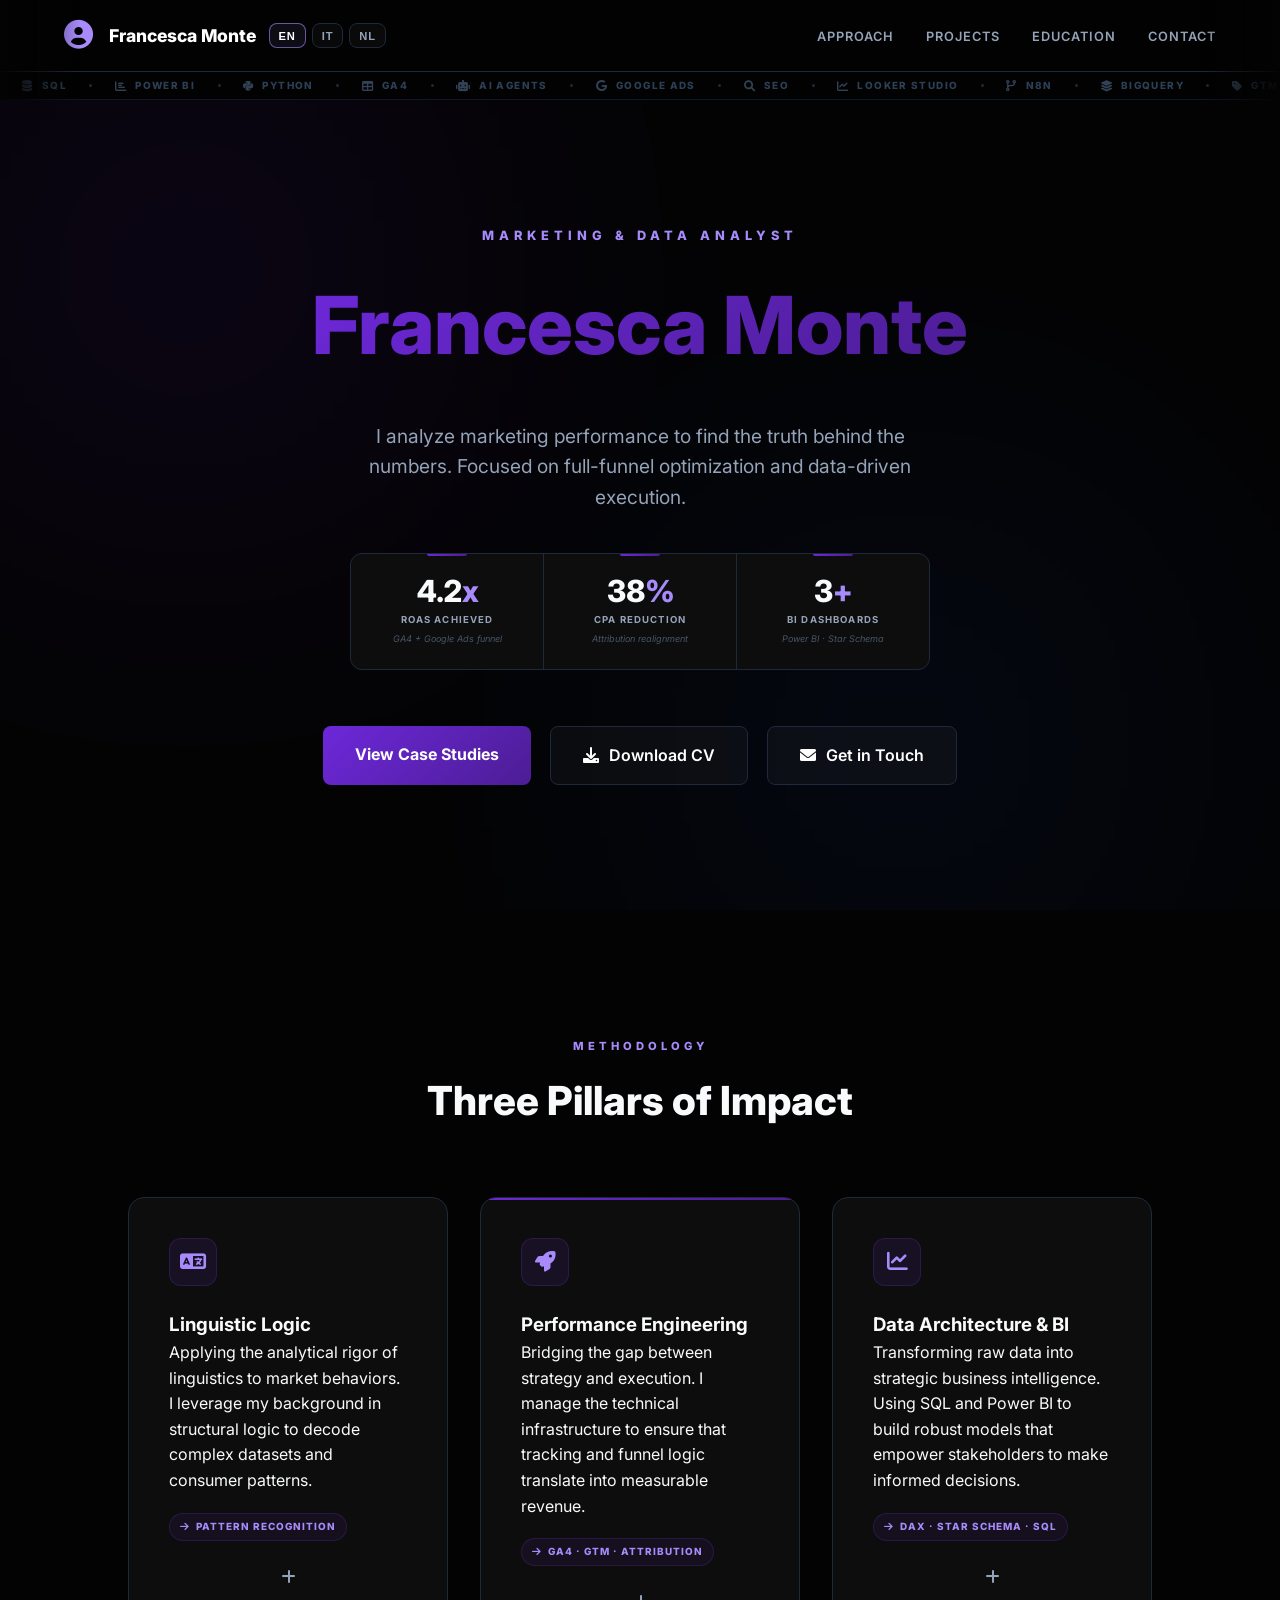
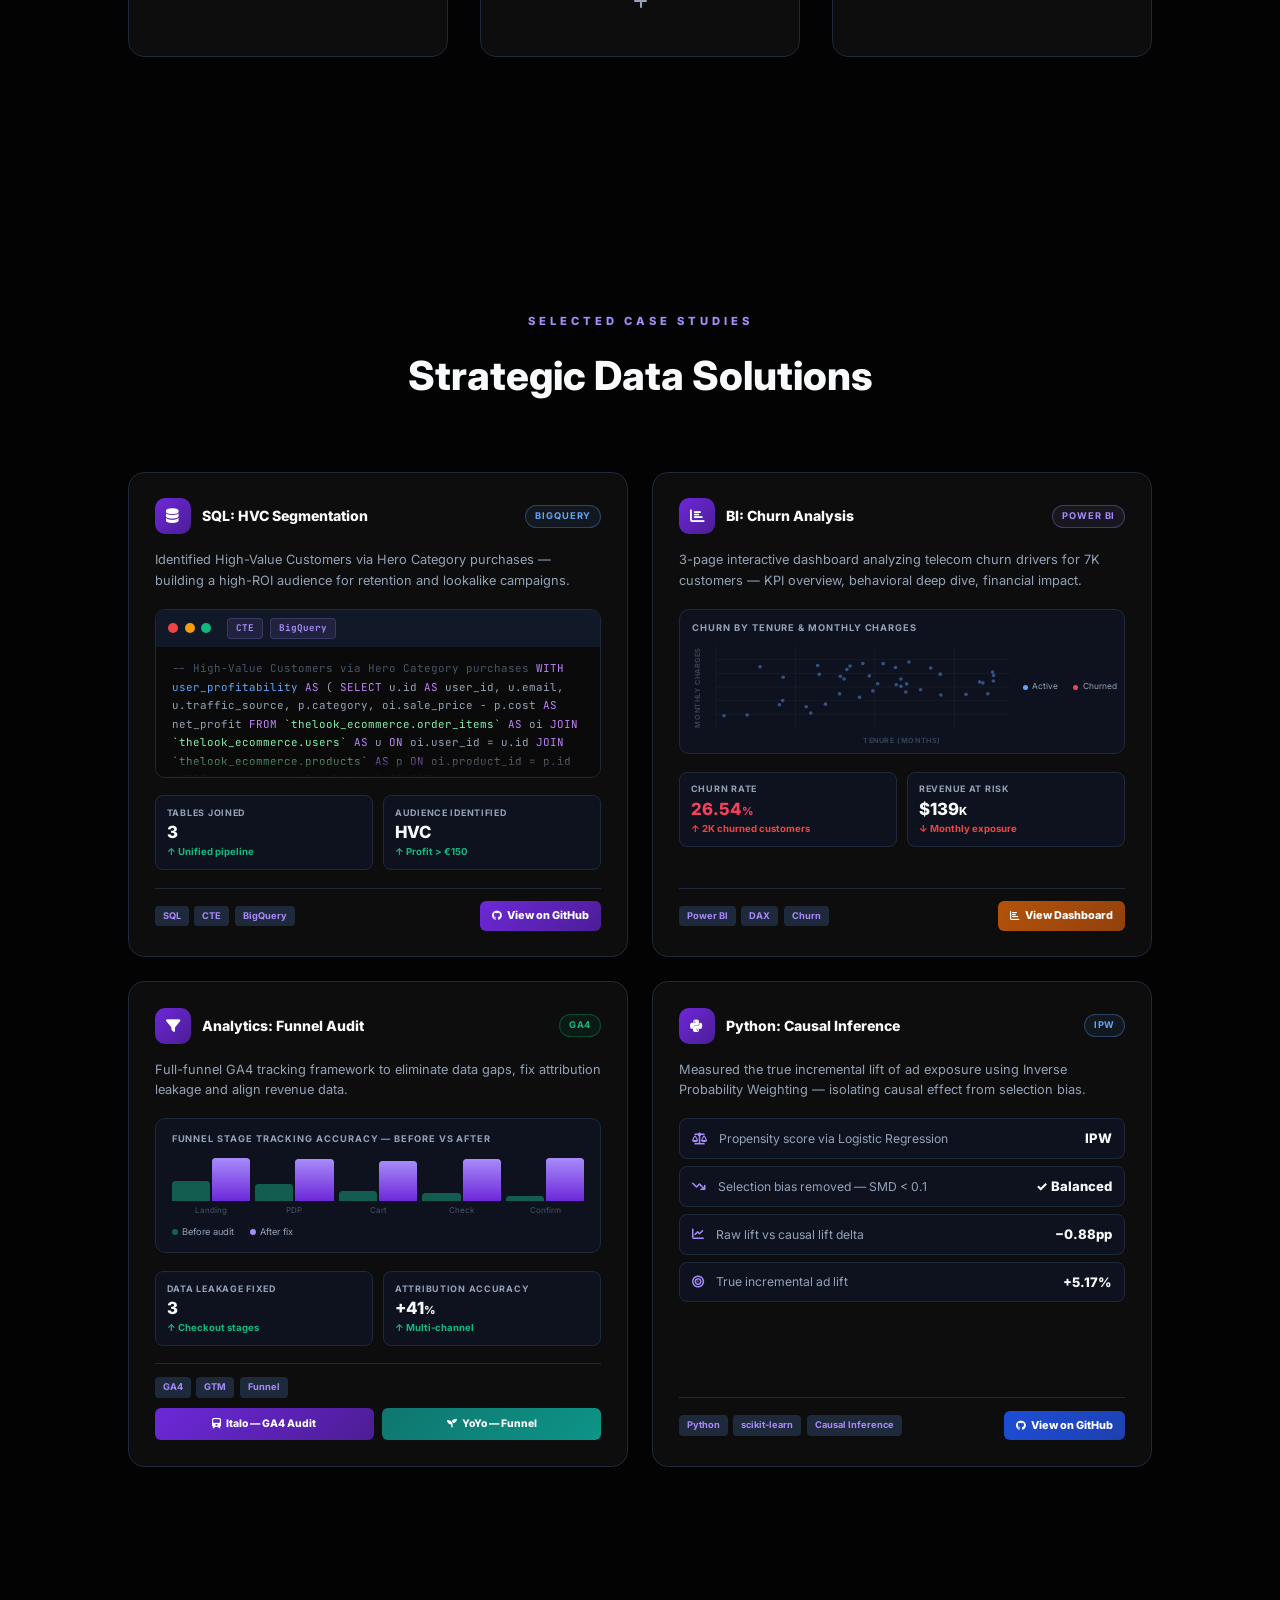
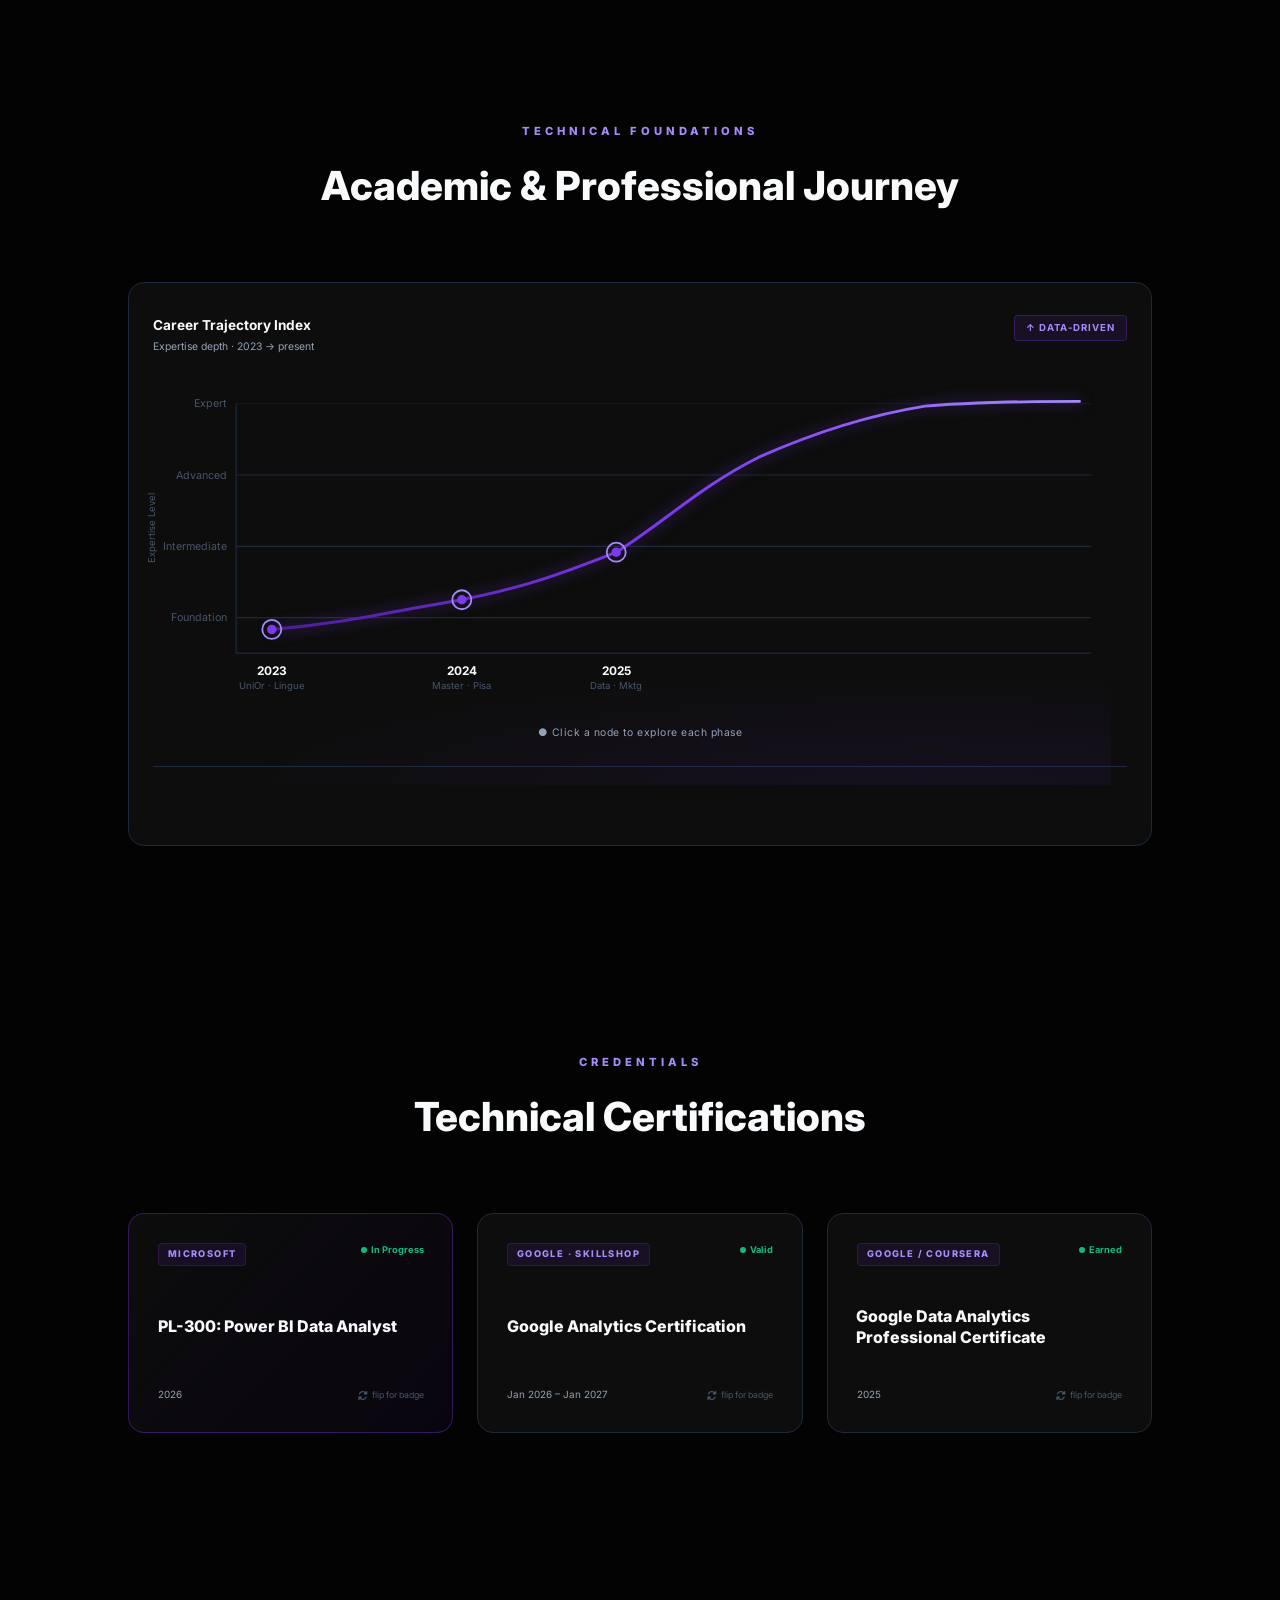
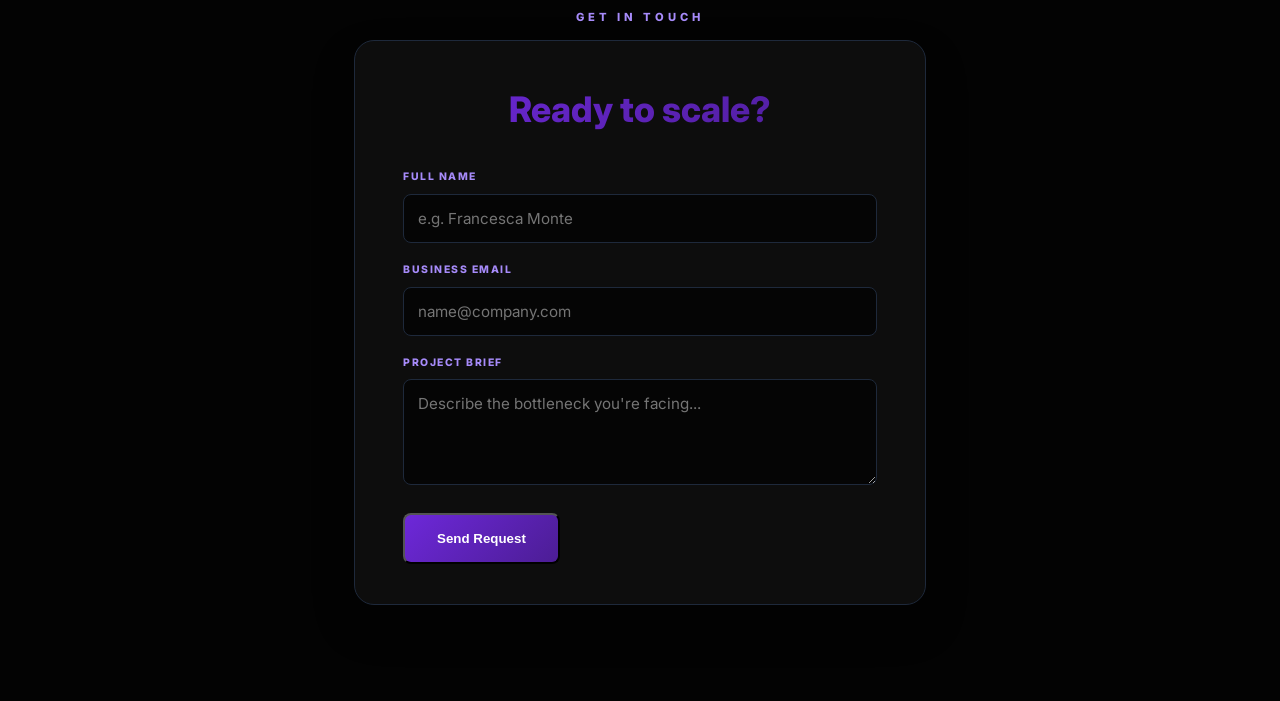
==== index.html @ a059842a "Add Google Analytics tracking script to index.html" ====
<!DOCTYPE html>
<html lang="en">
<head>
  <!-- Google tag (gtag.js) -->
<script async src="https://www.googletagmanager.com/gtag/js?id=G-1M28K8V49L"></script>
<script>
  window.dataLayer = window.dataLayer || [];
  function gtag(){dataLayer.push(arguments);}
  gtag('js', new Date());
  gtag('config', 'G-1M28K8V49L');
</script>
    <meta charset="UTF-8">
    <link rel="icon" type="image/png" href="./favicon.png?v=5.0">
    <meta name="viewport" content="width=device-width, initial-scale=1.0">
    <title>Francesca Monte | Marketing & Data Analyst</title>
    <link rel="stylesheet" href="style.css">
    <link rel="stylesheet" href="https://cdnjs.cloudflare.com/ajax/libs/font-awesome/6.0.0/css/all.min.css">
    <link href="https://fonts.googleapis.com/css2?family=Inter:wght@300;400;600;800&family=JetBrains+Mono:wght@400;600&display=swap" rel="stylesheet">
</head>
<body>

    <aside id="about-sidebar" class="sidebar">
      <div class="sidebar-glow-top"></div>
      <div class="sidebar-noise"></div>
      <div class="sidebar-content">

        <button id="close-sidebar" class="close-btn"><i class="fas fa-times"></i></button>

        <div class="profile-area">
          <div class="avatar-ring">
            <img src="profilepic.webp" alt="Francesca Monte" class="avatar-img">
          </div>
          <div class="profile-name">Francesca Monte</div>
          <div class="profile-role"><span class="role-dot"></span> <span data-i18n="sidebar.role">Marketing & Data Analyst</span></div>
        </div>

        <div class="sidebar-divider"></div>

        <div class="bio-area">
          <div class="bio-label" data-i18n="sidebar.about_title">About me</div>
          <div class="bio-text bio-quote" data-i18n="sidebar.about_p1">Every system has an internal logic, whether it's a linguistic structure or a SQL database. My transition to data is the evolution of a need to stop guessing and start measuring.</div>
          <div class="bio-text bio-dim" data-i18n="sidebar.about_p2">I value data because, unlike words, they show you the facts. I'm just here to see what the numbers actually show.</div>
        </div>

        <div class="sidebar-stats">
          <div class="stat-mini">
            <div class="stat-mini-val">4.2<span>x</span></div>
            <div class="stat-mini-lbl" data-i18n="hero.stat1.label">ROAS</div>
          </div>
          <div class="stat-mini">
            <div class="stat-mini-val">38<span>%</span></div>
            <div class="stat-mini-lbl" data-i18n="hero.stat2.label">CPA ↓</div>
          </div>
          <div class="stat-mini">
            <div class="stat-mini-val">3<span>+</span></div>
            <div class="stat-mini-lbl" data-i18n="hero.stat3.label">Dashboards</div>
          </div>
        </div>

        <div class="availability">
          <div class="avail-dot"></div>
          <div class="avail-text" data-i18n="sidebar.availability">Open to opportunities · Amsterdam & Remote</div>
        </div>

        <div class="sidebar-divider"></div>

        <div class="social-area">
          <div class="social-label" data-i18n="sidebar.connect_label">Meet me on</div>
          <div class="social-row">
            <a href="https://www.linkedin.com/in/francesca-monte" target="_blank" rel="noopener noreferrer" class="social-btn"><i class="fab fa-linkedin-in"></i></a>
            <a href="https://github.com/francescaetnom-wq" target="_blank" rel="noopener noreferrer" class="social-btn"><i class="fab fa-github"></i></a>
            <a href="https://www.instagram.com/francescamonte__/" target="_blank" rel="noopener noreferrer" class="social-btn"><i class="fab fa-instagram"></i></a>
          </div>
          <a href="francesca_monte_cv_26.pdf" download="Francesca_Monte_CV.pdf" class="cv-btn">
            <i class="fas fa-file-alt"></i> <span data-i18n="hero.cta_cv">Download CV</span>
          </a>
        </div>

      </div>
    </aside>

    <div id="sidebar-overlay" class="overlay"></div>

<div class="site-header">
<nav>
  <div class="logo-group" id="sidebar-trigger">
    <button class="sidebar-toggle"><i class="fas fa-user-circle"></i></button>
    <div class="logo">Francesca Monte</div>
    <div class="lang-switch" aria-label="Language switcher">
      <button class="lang-btn" type="button" data-lang="en" aria-pressed="true">EN</button>
      <button class="lang-btn" type="button" data-lang="it" aria-pressed="false">IT</button>
      <button class="lang-btn" type="button" data-lang="nl" aria-pressed="false">NL</button>
    </div>
  </div>
  <ul class="nav-links">
    <li><a href="#approach" data-i18n="nav.approach">Approach</a></li>
    <li><a href="#portfolio" data-i18n="nav.projects">Projects</a></li>
    <li><a href="#education" data-i18n="nav.education">Education</a></li>
    <li><a href="#contact" class="nav-cta" data-i18n="nav.contact">Contact</a></li>
  </ul>
</nav>

<div class="marquee-strip" aria-hidden="true">
  <div class="marquee-fade-left"></div>
  <div class="marquee-track">
    <div class="marquee-content">
      <span><i class="fas fa-database"></i> SQL</span>
      <span class="marquee-dot"></span>
      <span><i class="fas fa-chart-bar"></i> POWER BI</span>
      <span class="marquee-dot"></span>
      <span><i class="fab fa-python"></i> PYTHON</span>
      <span class="marquee-dot"></span>
      <span><i class="fas fa-table"></i> GA4</span>
      <span class="marquee-dot"></span>
      <span><i class="fas fa-robot"></i> AI AGENTS</span>
      <span class="marquee-dot"></span>
      <span><i class="fab fa-google"></i> GOOGLE ADS</span>
      <span class="marquee-dot"></span>
      <span><i class="fas fa-search"></i> SEO</span>
      <span class="marquee-dot"></span>
      <span><i class="fas fa-chart-line"></i> LOOKER STUDIO</span>
      <span class="marquee-dot"></span>
      <span><i class="fas fa-code-branch"></i> N8N</span>
      <span class="marquee-dot"></span>
      <span><i class="fas fa-layer-group"></i> BIGQUERY</span>
      <span class="marquee-dot"></span>
      <span><i class="fas fa-tag"></i> GTM</span>
      <span class="marquee-dot"></span>
      <span><i class="fas fa-chart-pie"></i> R</span>
      <span class="marquee-dot"></span>
      <span><i class="fas fa-database"></i> SQL</span>
      <span class="marquee-dot"></span>
      <span><i class="fas fa-chart-bar"></i> POWER BI</span>
      <span class="marquee-dot"></span>
      <span><i class="fab fa-python"></i> PYTHON</span>
      <span class="marquee-dot"></span>
      <span><i class="fas fa-table"></i> GA4</span>
      <span class="marquee-dot"></span>
      <span><i class="fas fa-robot"></i> AI AGENTS</span>
      <span class="marquee-dot"></span>
      <span><i class="fab fa-google"></i> GOOGLE ADS</span>
      <span class="marquee-dot"></span>
      <span><i class="fas fa-search"></i> SEO</span>
      <span class="marquee-dot"></span>
      <span><i class="fas fa-chart-line"></i> LOOKER STUDIO</span>
      <span class="marquee-dot"></span>
      <span><i class="fas fa-code-branch"></i> N8N</span>
      <span class="marquee-dot"></span>
      <span><i class="fas fa-layer-group"></i> BIGQUERY</span>
      <span class="marquee-dot"></span>
      <span><i class="fas fa-tag"></i> GTM</span>
      <span class="marquee-dot"></span>
      <span><i class="fas fa-chart-pie"></i> R</span>
      <span class="marquee-dot"></span>
    </div>
  </div>
  <div class="marquee-fade-right"></div>
</div>
</div><!-- /.site-header -->

<header class="hero">
  <div class="glow-blob blob-1"></div>
  <div class="glow-blob blob-2"></div>
  <div class="hero-content">
    <p class="subtitle" id="typewriter-text"></p>
    <h1 class="text-gradient">Francesca Monte</h1>
    <p class="tagline" data-i18n="hero.tagline">I analyze marketing performance to find the truth behind the numbers. Focused on full-funnel optimization and data-driven execution.</p>
    <div class="hero-stats">
      <div class="stat-block" data-target="4.2" data-suffix="x" data-decimals="1">
        <div class="stat-value">0<span class="stat-suffix">x</span></div>
        <div class="stat-label" data-i18n="hero.stat1.label">ROAS Achieved</div>
        <div class="stat-context" data-i18n="hero.stat1.ctx">GA4 + Google Ads funnel</div>
      </div>
      <div class="stat-block" data-target="38" data-suffix="%" data-decimals="0">
        <div class="stat-value">0<span class="stat-suffix">%</span></div>
        <div class="stat-label" data-i18n="hero.stat2.label">CPA Reduction</div>
        <div class="stat-context" data-i18n="hero.stat2.ctx">Attribution realignment</div>
      </div>
      <div class="stat-block" data-target="3" data-suffix="+" data-decimals="0">
        <div class="stat-value">0<span class="stat-suffix">+</span></div>
        <div class="stat-label" data-i18n="hero.stat3.label">BI Dashboards</div>
        <div class="stat-context" data-i18n="hero.stat3.ctx">Power BI · Star Schema</div>
      </div>
    </div>
    <div class="hero-btns">
      <a href="#portfolio" class="btn-primary" data-i18n="hero.cta_cases">View Case Studies</a>
      <a href="francesca_monte_cv_26.pdf" download="Francesca_Monte_CV.pdf" class="btn-card">
        <i class="fas fa-download"></i> <span data-i18n="hero.cta_cv">Download CV</span>
      </a>
      <a href="#contact" class="btn-card">
        <i class="fas fa-envelope"></i> <span data-i18n="hero.cta_inquiry">Get in Touch</span>
      </a>
    </div>
  </div>
</header>



<section id="approach" class="pillars container">
  <p class="section-label" data-i18n="approach.label">METHODOLOGY</p>
  <h2 data-i18n="approach.title">Three Pillars of Impact</h2>
  <div class="pillars-grid">
    <div class="card pillar-card">
      <div class="pillar-icon"><i class="fas fa-language"></i></div>
      <h3 data-i18n="approach.p1.title">Linguistic Logic</h3>
      <p data-i18n="approach.p1.desc">Applying the analytical rigor of linguistics to market behaviors. I leverage my background in structural logic to decode complex datasets and consumer patterns.</p>
      <div class="card-details">
        <p data-i18n="approach.p1.details">Utilizing semantic analysis to drive global engagement and communication clarity.</p>
      </div>
      <span class="pillar-pill"><i class="fas fa-arrow-right"></i> <span data-i18n="approach.p1.pill">Pattern Recognition</span></span>
      <div class="expand-icon"><i class="fas fa-plus"></i></div>
    </div>
    <div class="card pillar-card highlight">
      <div class="pillar-icon"><i class="fas fa-rocket"></i></div>
      <h3 data-i18n="approach.p2.title">Performance Engineering</h3>
      <p data-i18n="approach.p2.desc">Bridging the gap between strategy and execution. I manage the technical infrastructure to ensure that tracking and funnel logic translate into measurable revenue.</p>
      <div class="card-details">
        <p data-i18n="approach.p2.details">Full-stack tracking implementation and data-backed marketing optimization.</p>
      </div>
      <span class="pillar-pill"><i class="fas fa-arrow-right"></i> <span data-i18n="approach.p2.pill">GA4 · GTM · Attribution</span></span>
      <div class="expand-icon"><i class="fas fa-plus"></i></div>
    </div>
    <div class="card pillar-card">
      <div class="pillar-icon"><i class="fas fa-chart-line"></i></div>
      <h3 data-i18n="approach.p3.title">Data Architecture & BI</h3>
      <p data-i18n="approach.p3.desc">Transforming raw data into strategic business intelligence. Using SQL and Power BI to build robust models that empower stakeholders to make informed decisions.</p>
      <div class="card-details">
        <p data-i18n="approach.p3.details">Relational modeling, DAX measures, and high-impact executive dashboards.</p>
      </div>
      <span class="pillar-pill"><i class="fas fa-arrow-right"></i> <span data-i18n="approach.p3.pill">DAX · Star Schema · SQL</span></span>
      <div class="expand-icon"><i class="fas fa-plus"></i></div>
    </div>
  </div>
</section>

<section id="portfolio" class="work container">
  <p class="section-label" data-i18n="portfolio.label">SELECTED CASE STUDIES</p>
  <h2 data-i18n="portfolio.title">Strategic Data Solutions</h2>
  <div class="cs-grid">

    <div class="cs-card">
      <div class="cs-inner">
        <div class="cs-header">
          <div class="cs-icon-title">
            <div class="cs-icon"><i class="fas fa-database"></i></div>
            <span class="cs-title" data-i18n="portfolio.c1.title">SQL: HVC Segmentation</span>
          </div>
          <span class="cs-badge badge-sql">BigQuery</span>
        </div>
        <p class="cs-desc" data-i18n="portfolio.c1.desc">Identified High-Value Customers via Hero Category purchases — building a high-ROI audience for retention and lookalike campaigns.</p>
        <div class="mac-window">
          <div class="mac-bar">
            <div class="mac-dot red"></div><div class="mac-dot yellow"></div><div class="mac-dot green"></div>
            <div class="mac-tabs"><span class="mac-tab">CTE</span><span class="mac-tab">BigQuery</span></div>
          </div>
          <div class="mac-code"><span class="cmt">-- High-Value Customers via Hero Category purchases</span>
<span class="kw">WITH</span> <span class="fn">user_profitability</span> <span class="kw">AS</span> (
  <span class="kw">SELECT</span>
    u.id <span class="kw">AS</span> user_id, u.email, u.traffic_source,
    p.category,
    oi.sale_price - p.cost <span class="kw">AS</span> net_profit
  <span class="kw">FROM</span> <span class="str">`thelook_ecommerce.order_items`</span> <span class="kw">AS</span> oi
  <span class="kw">JOIN</span> <span class="str">`thelook_ecommerce.users`</span> <span class="kw">AS</span> u <span class="kw">ON</span> oi.user_id = u.id
  <span class="kw">JOIN</span> <span class="str">`thelook_ecommerce.products`</span> <span class="kw">AS</span> p <span class="kw">ON</span> oi.product_id = p.id
  <span class="kw">WHERE</span> oi.status = <span class="str">'Complete'</span>
)
<span class="kw">SELECT</span> user_id, traffic_source,
  <span class="fn">COUNT</span>(category) <span class="kw">AS</span> high_margin_items,
  <span class="fn">ROUND</span>(<span class="fn">SUM</span>(net_profit), <span class="num">2</span>) <span class="kw">AS</span> total_profit
<span class="kw">FROM</span> user_profitability
<span class="kw">WHERE</span> category <span class="kw">IN</span> (<span class="str">'Blazers & Jackets'</span>, <span class="str">'Suits'</span>, <span class="str">'Outerwear'</span>)
<span class="kw">GROUP BY</span> <span class="num">1</span>, <span class="num">2</span>
<span class="kw">HAVING</span> total_profit > <span class="num">150</span>
<span class="kw">ORDER BY</span> total_profit <span class="kw">DESC</span> <span class="kw">LIMIT</span> <span class="num">10</span>;</div>
        </div>
        <div class="cs-metrics-row">
          <div class="cs-metric">
            <div class="cs-metric-label" data-i18n="portfolio.c1.m1l">Tables Joined</div>
            <div class="cs-metric-value">3</div>
            <div class="cs-metric-delta delta-pos">↑ Unified pipeline</div>
          </div>
          <div class="cs-metric">
            <div class="cs-metric-label" data-i18n="portfolio.c1.m2l">Audience Identified</div>
            <div class="cs-metric-value">HVC</div>
            <div class="cs-metric-delta delta-pos">↑ Profit > €150</div>
          </div>
        </div>
        <div class="cs-footer">
          <div class="cs-tags"><span class="cs-tag">SQL</span><span class="cs-tag">CTE</span><span class="cs-tag">BigQuery</span></div>
          <a href="https://github.com/francescaetnom-wq" target="_blank" class="cs-link">
            <i class="fab fa-github"></i> <span data-i18n="portfolio.c1.link">View on GitHub</span>
          </a>
        </div>
      </div>
    </div>

    <div class="cs-card">
      <div class="cs-inner">
        <div class="cs-header">
          <div class="cs-icon-title">
            <div class="cs-icon"><i class="fas fa-chart-bar"></i></div>
            <span class="cs-title" data-i18n="portfolio.c2.title">BI: Churn Analysis</span>
          </div>
          <span class="cs-badge badge-bi">Power BI</span>
        </div>
        <p class="cs-desc" data-i18n="portfolio.c2.desc">3-page interactive dashboard analyzing telecom churn drivers for 7K customers — KPI overview, behavioral deep dive, financial impact.</p>

        <div class="scatter-wrap" id="scatterWrap">
          <div class="scatter-label" data-i18n="portfolio.c2.chart_label">Churn by Tenure &amp; Monthly Charges</div>
          <div class="scatter-area">
            <div class="scatter-ylab">Monthly Charges</div>
            <canvas id="scatterCanvas" width="260" height="100"></canvas>
            <div class="scatter-legend">
              <span class="scatter-leg-dot" style="background:#60a5fa"></span><span data-i18n="portfolio.c2.leg_active">Active</span>
              <span class="scatter-leg-dot" style="background:#f43f5e; margin-left:0.6rem;"></span><span data-i18n="portfolio.c2.leg_churn">Churned</span>
            </div>
          </div>
          <div class="scatter-xlab">Tenure (months)</div>
        </div>

        <div class="cs-metrics-row">
          <div class="cs-metric">
            <div class="cs-metric-label" data-i18n="portfolio.c2.m1l">Churn Rate</div>
            <div class="cs-metric-value" style="color:#f43f5e">26.54<span style="font-size:0.7rem">%</span></div>
            <div class="cs-metric-delta delta-neg">↑ 2K churned customers</div>
          </div>
          <div class="cs-metric">
            <div class="cs-metric-label" data-i18n="portfolio.c2.m2l">Revenue at Risk</div>
            <div class="cs-metric-value">$139<span style="font-size:0.7rem">K</span></div>
            <div class="cs-metric-delta delta-neg">↓ Monthly exposure</div>
          </div>
        </div>

        <div class="cs-footer">
          <div class="cs-tags"><span class="cs-tag">Power BI</span><span class="cs-tag">DAX</span><span class="cs-tag">Churn</span></div>
          <a href="power_bi_churn.html" class="cs-link" style="background:linear-gradient(135deg,#b45309,#92400e);">
            <i class="fas fa-chart-bar"></i> <span data-i18n="portfolio.c2.link">View Dashboard</span>
          </a>
        </div>
      </div>
    </div>

    <div class="cs-card">
      <div class="cs-inner">
        <div class="cs-header">
          <div class="cs-icon-title">
            <div class="cs-icon"><i class="fas fa-filter"></i></div>
            <span class="cs-title" data-i18n="portfolio.c3.title">Analytics: Funnel Audit</span>
          </div>
          <span class="cs-badge badge-ga4">GA4</span>
        </div>
        <p class="cs-desc" data-i18n="portfolio.c3.desc">Full-funnel GA4 tracking framework to eliminate data gaps, fix attribution leakage and align revenue data.</p>
        <div class="mini-chart">
          <div class="chart-label" data-i18n="portfolio.c3.chart_label">Funnel Stage Tracking Accuracy — Before vs After</div>
          <div class="bars" id="funnelBars"></div>
          <div class="chart-legend">
            <div class="legend-item"><div class="legend-dot" style="background:rgba(16,185,129,0.5)"></div><span data-i18n="portfolio.c3.leg_before">Before audit</span></div>
            <div class="legend-item"><div class="legend-dot" style="background:#a78bfa"></div><span data-i18n="portfolio.c3.leg_after">After fix</span></div>
          </div>
        </div>
        <div class="cs-metrics-row">
          <div class="cs-metric">
            <div class="cs-metric-label" data-i18n="portfolio.c3.m1l">Data Leakage Fixed</div>
            <div class="cs-metric-value">3</div>
            <div class="cs-metric-delta delta-pos">↑ Checkout stages</div>
          </div>
          <div class="cs-metric">
            <div class="cs-metric-label" data-i18n="portfolio.c3.m2l">Attribution Accuracy</div>
            <div class="cs-metric-value">+41<span style="font-size:0.7rem">%</span></div>
            <div class="cs-metric-delta delta-pos">↑ Multi-channel</div>
          </div>
        </div>
        <div class="cs-footer" style="flex-direction:column; gap:0.6rem; align-items:stretch;">
          <div class="cs-tags"><span class="cs-tag">GA4</span><span class="cs-tag">GTM</span><span class="cs-tag">Funnel</span></div>
          <div style="display:flex; gap:0.5rem;">
            <a href="italo-ga4-audit.html" class="cs-link" style="flex:1; justify-content:center; font-size:0.65rem; padding:0.5rem 0.6rem;">
              <i class="fas fa-train"></i> <span data-i18n="portfolio.c3.link_italo">Italo — GA4 Audit</span>
            </a>
            <a href="yoyo-case-study.html" class="cs-link" style="flex:1; justify-content:center; font-size:0.65rem; padding:0.5rem 0.6rem; background:linear-gradient(135deg,#0f766e,#0d9488);">
              <i class="fas fa-seedling"></i> <span data-i18n="portfolio.c3.link_yoyo">YoYo — Funnel</span>
            </a>
          </div>
        </div>
      </div>
    </div>

    <div class="cs-card">
      <div class="cs-inner">
        <div class="cs-header">
          <div class="cs-icon-title">
            <div class="cs-icon"><i class="fab fa-python"></i></div>
            <span class="cs-title" data-i18n="portfolio.c4.title">Python: Causal Inference</span>
          </div>
          <span class="cs-badge badge-py">IPW</span>
        </div>
        <p class="cs-desc" data-i18n="portfolio.c4.desc">Measured the true incremental lift of ad exposure using Inverse Probability Weighting — isolating causal effect from selection bias.</p>
        <div class="results-list">
          <div class="result-item">
            <i class="fas fa-balance-scale result-icon"></i>
            <span class="result-text" data-i18n="portfolio.c4.r1">Propensity score via Logistic Regression</span>
            <span class="result-value">IPW</span>
          </div>
          <div class="result-item">
            <i class="fas fa-arrow-trend-down result-icon"></i>
            <span class="result-text" data-i18n="portfolio.c4.r2">Selection bias removed — SMD &lt; 0.1</span>
            <span class="result-value">✓ Balanced</span>
          </div>
          <div class="result-item">
            <i class="fas fa-chart-line result-icon"></i>
            <span class="result-text" data-i18n="portfolio.c4.r3">Raw lift vs causal lift delta</span>
            <span class="result-value">−0.88pp</span>
          </div>
          <div class="result-item">
            <i class="fas fa-bullseye result-icon"></i>
            <span class="result-text" data-i18n="portfolio.c4.r4">True incremental ad lift</span>
            <span class="result-value">+5.17%</span>
          </div>
        </div>
        <div class="cs-footer">
          <div class="cs-tags"><span class="cs-tag">Python</span><span class="cs-tag">scikit-learn</span><span class="cs-tag">Causal Inference</span></div>
          <a href="https://github.com/francescaetnom-wq/Causal_Impact_of_Ad_Exposure_on_Conversion_Rate" target="_blank" class="cs-link" style="background:linear-gradient(135deg,#1d4ed8,#1e40af);">
            <i class="fab fa-github"></i> <span data-i18n="portfolio.c4.link">View on GitHub</span>
          </a>
        </div>
      </div>
    </div>

  </div>
</section>

<section id="education" class="education container">
  <p class="section-label" data-i18n="edu.label">TECHNICAL FOUNDATIONS</p>
  <h2 data-i18n="edu.title">Academic & Professional Journey</h2>
  <div class="timeline-chart-wrap">
    <div class="timeline-chart-header">
      <div>
        <div class="timeline-chart-title" id="chartTitle">Career Trajectory Index</div>
        <div class="timeline-chart-subtitle">Expertise depth · 2023 → present</div>
      </div>
      <div class="timeline-badge">↑ Data-Driven</div>
    </div>
    <svg class="timeline-svg" viewBox="0 0 820 280" id="eduSvg">
      <defs>
        <linearGradient id="eduAreaGrad" x1="0" y1="0" x2="0" y2="1">
          <stop offset="0%" stop-color="#7c3aed" stop-opacity="0.2"/>
          <stop offset="100%" stop-color="#7c3aed" stop-opacity="0"/>
        </linearGradient>
        <linearGradient id="eduLineGrad" x1="0" y1="0" x2="1" y2="0">
          <stop offset="0%" stop-color="#4c1d95"/>
          <stop offset="50%" stop-color="#7c3aed"/>
          <stop offset="100%" stop-color="#a78bfa"/>
        </linearGradient>
      </defs>
      <line x1="70" y1="20"  x2="70"  y2="230" stroke="#1e293b" stroke-width="1"/>
      <line x1="70" y1="20"  x2="790" y2="20"  stroke="#1e293b" stroke-width="1" stroke-opacity="0.5"/>
      <line x1="70" y1="80"  x2="790" y2="80"  stroke="#1e293b" stroke-width="1"/>
      <line x1="70" y1="140" x2="790" y2="140" stroke="#1e293b" stroke-width="1"/>
      <line x1="70" y1="200" x2="790" y2="200" stroke="#1e293b" stroke-width="1"/>
      <line x1="70" y1="230" x2="790" y2="230" stroke="#1e293b" stroke-width="1"/>
      <text x="62" y="23"  font-family="Inter,sans-serif" font-size="9" fill="#475569" text-anchor="end" id="yExpert">Expert</text>
      <text x="62" y="83"  font-family="Inter,sans-serif" font-size="9" fill="#475569" text-anchor="end" id="yAdvanced">Advanced</text>
      <text x="62" y="143" font-family="Inter,sans-serif" font-size="9" fill="#475569" text-anchor="end" id="yIntermediate">Intermediate</text>
      <text x="62" y="203" font-family="Inter,sans-serif" font-size="9" fill="#475569" text-anchor="end" id="yFoundation">Foundation</text>
      <text font-family="Inter,sans-serif" font-size="8" fill="#475569" text-anchor="middle"
            transform="rotate(-90, 2, 125)" x="2" y="125" id="yAxisLabel">Expertise Level</text>
      <path id="eduArea"
        d="M100,210 C160,205 200,195 260,185 C310,175 340,165 390,145 C430,120 460,90 510,65 C555,45 600,30 650,22 C700,18 750,18 780,18 L780,230 L100,230 Z"
        fill="url(#eduAreaGrad)" opacity="0" style="transition: opacity 0.6s ease 1.8s"/>
      <path id="eduLine"
        d="M100,210 C160,205 200,195 260,185 C310,175 340,165 390,145 C430,120 460,90 510,65 C555,45 600,30 650,22 C700,18 750,18 780,18"
        fill="none" stroke="url(#eduLineGrad)" stroke-width="2.5"
        stroke-linecap="round" stroke-linejoin="round"
        stroke-dasharray="1200" stroke-dashoffset="1200"
        style="transition: stroke-dashoffset 2.2s cubic-bezier(0.4,0,0.2,1); filter: drop-shadow(0 0 6px rgba(124,58,237,0.6))"/>
      <line id="eduPivotLine" x1="390" y1="25" x2="390" y2="230"
        stroke="rgba(124,58,237,0.25)" stroke-width="1" stroke-dasharray="4 3"
        opacity="0" style="transition: opacity 0.4s ease 1.6s"/>
      <text id="eduPivotT1" x="395" y="38" font-family="Inter,sans-serif" font-size="8" fill="#a78bfa"
        opacity="0" style="transition: opacity 0.4s ease 1.8s">← Pivot point</text>
      <text id="eduPivotT2" x="395" y="50" font-family="Inter,sans-serif" font-size="8" fill="#a78bfa"
        opacity="0" style="transition: opacity 0.4s ease 1.9s">Start2Impact</text>
      <circle id="eno1" cx="100" cy="210" r="8" fill="none" stroke="#a78bfa" stroke-width="1.5" opacity="0" style="transition:opacity .3s ease"/>
      <circle id="eni1" cx="100" cy="210" r="4" fill="#7c3aed" opacity="0" style="transition:opacity .3s ease"/>
      <text x="100" y="248" font-family="Inter,sans-serif" font-size="10" font-weight="700" fill="#f8fafc" text-anchor="middle" opacity="0" id="enl1" style="transition:opacity .4s ease">2023</text>
      <text x="100" y="260" font-family="Inter,sans-serif" font-size="8" fill="#475569" text-anchor="middle" opacity="0" id="ens1" style="transition:opacity .4s ease">UniOr · Lingue</text>
      <circle id="eno2" cx="260" cy="185" r="8" fill="none" stroke="#a78bfa" stroke-width="1.5" opacity="0" style="transition:opacity .3s ease"/>
      <circle id="eni2" cx="260" cy="185" r="4" fill="#7c3aed" opacity="0" style="transition:opacity .3s ease"/>
      <text x="260" y="248" font-family="Inter,sans-serif" font-size="10" font-weight="700" fill="#f8fafc" text-anchor="middle" opacity="0" id="enl2" style="transition:opacity .4s ease">2024</text>
      <text x="260" y="260" font-family="Inter,sans-serif" font-size="8" fill="#475569" text-anchor="middle" opacity="0" id="ens2" style="transition:opacity .4s ease">Master · Pisa</text>
      <circle id="eno3" cx="390" cy="145" r="8" fill="none" stroke="#a78bfa" stroke-width="1.5" opacity="0" style="transition:opacity .3s ease"/>
      <circle id="eni3" cx="390" cy="145" r="4" fill="#7c3aed" opacity="0" style="transition:opacity .3s ease"/>
      <text x="390" y="248" font-family="Inter,sans-serif" font-size="10" font-weight="700" fill="#f8fafc" text-anchor="middle" opacity="0" id="enl3" style="transition:opacity .4s ease">2025</text>
      <text x="390" y="260" font-family="Inter,sans-serif" font-size="8" fill="#475569" text-anchor="middle" opacity="0" id="ens3" style="transition:opacity .4s ease">Data · Mktg</text>
      <circle id="eno4" cx="510" cy="65" r="8" fill="none" stroke="#a78bfa" stroke-width="1.5" opacity="0" style="transition:opacity .3s ease"/>
      <circle id="eni4" cx="510" cy="65" r="4" fill="#7c3aed" opacity="0" style="transition:opacity .3s ease"/>
      <text x="510" y="248" font-family="Inter,sans-serif" font-size="10" font-weight="700" fill="#f8fafc" text-anchor="middle" opacity="0" id="enl4" style="transition:opacity .4s ease">2025</text>
      <text x="510" y="260" font-family="Inter,sans-serif" font-size="8" fill="#475569" text-anchor="middle" opacity="0" id="ens4" style="transition:opacity .4s ease">Start2Impact</text>
      <circle id="eno5" cx="650" cy="22" r="8" fill="none" stroke="#a78bfa" stroke-width="1.5" opacity="0" style="transition:opacity .3s ease"/>
      <circle id="eni5" cx="650" cy="22" r="4" fill="#7c3aed" opacity="0" style="transition:opacity .3s ease"/>
      <text x="650" y="248" font-family="Inter,sans-serif" font-size="10" font-weight="700" fill="#f8fafc" text-anchor="middle" opacity="0" id="enl5" style="transition:opacity .4s ease">2026</text>
      <text x="650" y="260" font-family="Inter,sans-serif" font-size="8" fill="#475569" text-anchor="middle" opacity="0" id="ens5" style="transition:opacity .4s ease">PL-300 · GA4</text>
      <circle id="eno6" cx="780" cy="18" r="8" fill="none" stroke="#a78bfa" stroke-width="1.5" opacity="0" style="transition:opacity .3s ease"/>
      <circle id="eni6" cx="780" cy="18" r="4" fill="#a78bfa" opacity="0" style="transition:opacity .3s ease"/>
      <text x="780" y="248" font-family="Inter,sans-serif" font-size="10" font-weight="700" fill="#a78bfa" text-anchor="middle" opacity="0" id="enl6" style="transition:opacity .4s ease">Now</text>
      <text x="780" y="260" font-family="Inter,sans-serif" font-size="8" fill="#475569" text-anchor="middle" opacity="0" id="ens6" style="transition:opacity .4s ease">Available</text>
      <circle class="edu-hit" cx="100"  cy="210" r="18" fill="transparent" data-node="1" style="cursor:pointer"/>
      <circle class="edu-hit" cx="260"  cy="185" r="18" fill="transparent" data-node="2" style="cursor:pointer"/>
      <circle class="edu-hit" cx="390"  cy="145" r="18" fill="transparent" data-node="3" style="cursor:pointer"/>
      <circle class="edu-hit" cx="510"  cy="65"  r="18" fill="transparent" data-node="4" style="cursor:pointer"/>
      <circle class="edu-hit" cx="650"  cy="22"  r="18" fill="transparent" data-node="5" style="cursor:pointer"/>
      <circle class="edu-hit" cx="780"  cy="18"  r="18" fill="transparent" data-node="6" style="cursor:pointer"/>
    </svg>
    <p class="edu-node-hint" id="nodeHint">● Click a node to explore each phase</p>
    <div class="timeline-legend">
      <div class="tl-item" id="tli1"><div class="tl-dot"></div><div class="tl-text"><strong id="leg1t">Linguistics & Communication</strong><span id="leg1s">Structural logic, cross-cultural analysis</span></div></div>
      <div class="tl-item" id="tli2"><div class="tl-dot"></div><div class="tl-text"><strong id="leg2t">Marketing & Strategy</strong><span id="leg2s">B2B messaging, brand frameworks</span></div></div>
      <div class="tl-item" id="tli3"><div class="tl-dot"></div><div class="tl-text"><strong id="leg3t">Data & Analytics</strong><span id="leg3s">SQL, Power BI, GA4, Python, AI</span></div></div>
      <div class="tl-item" id="tli4"><div class="tl-dot current"></div><div class="tl-text"><strong id="leg4t">Now — Available</strong><span id="leg4s">Full-stack marketing analyst</span></div></div>
    </div>
  </div>
</section>

<div id="eduPanelOverlay"></div>
<aside id="eduPanel">
  <div class="ep-header">
    <span class="ep-tag" id="eduPanelTag"></span>
    <button id="eduPanelClose"><i class="fas fa-times"></i></button>
  </div>
  <h3 class="ep-title" id="eduPanelTitle"></h3>
  <div class="ep-meta">
    <span class="ep-period" id="eduPanelPeriod"></span>
    <span class="ep-inst"   id="eduPanelInst"></span>
  </div>
  <div class="ep-divider"></div>
  <div class="ep-body" id="eduPanelBody"></div>
</aside>

<section id="certifications" class="container certifications-section">
  <p class="section-label" data-i18n="cert.label">CREDENTIALS</p>
  <h2 data-i18n="cert.title">Technical Certifications</h2>
  <div class="cert-flip-grid">

    <div class="flip-card">
      <div class="flip-inner">
        <div class="flip-front primary">
          <div class="cert-front-top">
            <span class="cert-org" data-i18n="cert.c3.org">Microsoft</span>
            <span class="cert-status"><span class="cert-status-dot"></span> <span data-i18n="cert.c3.status">In Progress</span></span>
          </div>
          <div class="cert-front-title" data-i18n="cert.c3.title">PL-300: Power BI Data Analyst</div>
          <div class="cert-front-bottom">
            <span class="cert-date" data-i18n="cert.c3.date">2026</span>
            <span class="cert-flip-hint"><i class="fas fa-rotate"></i> <span data-i18n="cert.flip_hint">flip for badge</span></span>
          </div>
        </div>
        <div class="flip-back">
          <div class="logo-glow" style="background:#7c3aed"></div>
          <div class="logo-microsoft">
            <div class="ms-square ms-1"></div>
            <div class="ms-square ms-2"></div>
            <div class="ms-square ms-3"></div>
            <div class="ms-square ms-4"></div>
          </div>
          <div class="back-cert-name" data-i18n-html="cert.c3.back">Microsoft PL-300<br>Power BI Data Analyst</div>
          <a href="URL_TUO_PDF_PL300" target="_blank" class="back-verify">
            <i class="fas fa-external-link-alt"></i> <span data-i18n="cert.view">View Certificate</span>
          </a>
        </div>
      </div>
    </div>

    <div class="flip-card">
      <div class="flip-inner">
        <div class="flip-front">
          <div class="cert-front-top">
            <span class="cert-org" data-i18n="cert.ga4.org">Google</span>
            <span class="cert-status"><span class="cert-status-dot"></span> <span data-i18n="cert.ga4.status">Valid</span></span>
          </div>
          <div class="cert-front-title" data-i18n="cert.ga4.title">Google Analytics Certification</div>
          <div class="cert-front-bottom">
            <span class="cert-date" data-i18n="cert.ga4.date">Jan 2026 – Jan 2027</span>
            <span class="cert-flip-hint"><i class="fas fa-rotate"></i> <span data-i18n="cert.flip_hint">flip for badge</span></span>
          </div>
        </div>
        <div class="flip-back">
          <div class="logo-glow" style="background:#6d28d9"></div>
          <div class="logo-google">
            <svg viewBox="0 0 80 80" fill="none" xmlns="http://www.w3.org/2000/svg">
              <defs>
                <linearGradient id="gGrad1" x1="0" y1="0" x2="1" y2="1">
                  <stop offset="0%" stop-color="#c4b5fd"/><stop offset="100%" stop-color="#7c3aed"/>
                </linearGradient>
                <linearGradient id="gGrad2" x1="1" y1="0" x2="0" y2="1">
                  <stop offset="0%" stop-color="#a78bfa"/><stop offset="100%" stop-color="#4c1d95"/>
                </linearGradient>
                <filter id="glow"><feGaussianBlur stdDeviation="2" result="blur"/><feMerge><feMergeNode in="blur"/><feMergeNode in="SourceGraphic"/></feMerge></filter>
              </defs>
              <path filter="url(#glow)" d="M40 12C24.5 12 12 24.5 12 40C12 55.5 24.5 68 40 68C55.5 68 68 55.5 68 40C68 37 67.5 34.1 66.6 31.4H40V43H55.2C53 49.6 47 54 40 54C30.6 54 23 46.4 23 37C23 27.6 30.6 20 40 20C44.5 20 48.5 21.7 51.6 24.4L59.5 16.5C54.5 11.9 47.6 9 40 9" fill="url(#gGrad2)"/>
              <rect x="40" y="31.4" width="26.6" height="11.6" rx="2" fill="url(#gGrad1)" opacity="0.5"/>
            </svg>
          </div>
          <div class="back-cert-name" data-i18n-html="cert.ga4.back">Google Analytics<br>Certification</div>
          <a href="https://www.credential.net/946c1d08-b625-4baa-b496-5ef548220b30" target="_blank" class="back-verify">
            <i class="fas fa-external-link-alt"></i> <span data-i18n="cert.verify">Verify Credential</span>
          </a>
        </div>
      </div>
    </div>

    <div class="flip-card">
      <div class="flip-inner">
        <div class="flip-front">
          <div class="cert-front-top">
            <span class="cert-org" data-i18n="cert.c1.org">Google / Coursera</span>
            <span class="cert-status"><span class="cert-status-dot"></span> <span data-i18n="cert.c1.status">Earned</span></span>
          </div>
          <div class="cert-front-title" data-i18n="cert.c1.title">Google Data Analytics Professional Certificate</div>
          <div class="cert-front-bottom">
            <span class="cert-date" data-i18n="cert.c1.date">2025</span>
            <span class="cert-flip-hint"><i class="fas fa-rotate"></i> <span data-i18n="cert.flip_hint">flip for badge</span></span>
          </div>
        </div>
        <div class="flip-back">
          <div class="logo-glow" style="background:#4c1d95"></div>
          <div class="logo-google">
            <svg viewBox="0 0 80 80" fill="none" xmlns="http://www.w3.org/2000/svg">
              <defs>
                <linearGradient id="gGrad3" x1="0" y1="0" x2="1" y2="1">
                  <stop offset="0%" stop-color="#e9d5ff"/><stop offset="100%" stop-color="#a78bfa"/>
                </linearGradient>
                <linearGradient id="gGrad4" x1="1" y1="0" x2="0" y2="1">
                  <stop offset="0%" stop-color="#c4b5fd"/><stop offset="100%" stop-color="#6d28d9"/>
                </linearGradient>
                <filter id="glow2"><feGaussianBlur stdDeviation="2" result="blur"/><feMerge><feMergeNode in="blur"/><feMergeNode in="SourceGraphic"/></feMerge></filter>
              </defs>
              <path filter="url(#glow2)" d="M40 12C24.5 12 12 24.5 12 40C12 55.5 24.5 68 40 68C55.5 68 68 55.5 68 40C68 37 67.5 34.1 66.6 31.4H40V43H55.2C53 49.6 47 54 40 54C30.6 54 23 46.4 23 37C23 27.6 30.6 20 40 20C44.5 20 48.5 21.7 51.6 24.4L59.5 16.5C54.5 11.9 47.6 9 40 9" fill="url(#gGrad4)"/>
              <rect x="40" y="31.4" width="26.6" height="11.6" rx="2" fill="url(#gGrad3)" opacity="0.5"/>
              <rect x="16" y="52" width="5" height="10" rx="1" fill="url(#gGrad3)" opacity="0.6"/>
              <rect x="23" y="46" width="5" height="16" rx="1" fill="url(#gGrad4)" opacity="0.7"/>
              <rect x="30" y="49" width="5" height="13" rx="1" fill="url(#gGrad3)" opacity="0.5"/>
            </svg>
          </div>
          <div class="back-cert-name" data-i18n-html="cert.c1.back">Google Data Analytics<br>Professional Certificate</div>
          <a href="google_data_analytics.pdf" target="_blank" class="back-verify">
            <i class="fas fa-external-link-alt"></i> <span data-i18n="cert.view">View Certificate</span>
          </a>
        </div>
      </div>
    </div>

  </div>
</section>

<section id="contact" class="contact-section container">
  <p class="section-label" data-i18n="contact.label">Get in Touch</p>
  <div class="contact-card">
    <div class="contact-header">
      <h2 data-i18n="contact.title">Ready to scale?</h2>
    </div>
    <form id="contact-form" action="https://formspree.io/f/mreaokgn" method="POST">
      <div class="input-group">
        <label data-i18n="contact.full_name">Full Name</label>
        <input type="text" name="name" data-i18n-placeholder="contact.ph_name" placeholder="e.g. Francesca Monte" required>
      </div>
      <div class="input-group">
        <label data-i18n="contact.business_email">Business Email</label>
        <input type="email" name="email" data-i18n-placeholder="contact.ph_email" placeholder="name@company.com" required>
      </div>
      <div class="input-group">
        <label data-i18n="contact.brief">Project Brief</label>
        <textarea name="message" rows="4" data-i18n-placeholder="contact.ph_brief" placeholder="Describe the bottleneck you're facing..." required></textarea>
      </div>
      <div class="form-footer">
        <button type="submit" id="submit-btn" class="btn-primary" data-i18n="contact.send">Send Request</button>
      </div>
    </form>
  </div>
</section>

<script src="script.js"></script>
<script src="ga4_tracking.js"></script>
</body>
</html>
---- style.css ----
:root {
  --bg-color: #030303;
  --card-bg: #0d0d0d;
  --primary-purple: #a78bfa;
  --primary-gradient: linear-gradient(135deg, #6d28d9 0%, #4c1d95 100%);
  --text-main: #f8fafc;
  --text-dim: #94a3b8;
  --border-color: #1e293b;
  --sidebar-width: 350px;
}

* { margin: 0; padding: 0; box-sizing: border-box; }
html { scroll-behavior: smooth; }
body {
  background-color: var(--bg-color);
  color: var(--text-main);
  font-family: 'Inter', sans-serif;
  line-height: 1.6;
  overflow-x: hidden;
  width: 100%;
}

section { padding: 5rem 6%; }
.container { max-width: 1400px; margin: 0 auto; }

.site-header {
  position: sticky;
  top: 0;
  z-index: 1000;
  background: rgba(3, 3, 3, 0.95);
  backdrop-filter: blur(10px);
}

nav {
  display: flex;
  justify-content: space-between;
  align-items: center;
  padding: 1.2rem 5%;
  border-bottom: 1px solid var(--border-color);
}

.logo-group { display: flex; align-items: center; gap: 1rem; cursor: pointer; }
.sidebar-toggle { background: none; border: none; color: var(--primary-purple); font-size: 1.8rem; pointer-events: none; }
nav .logo { font-weight: 800; font-size: 1.1rem; color: #fff; }
.nav-links { display: none; }

@media (min-width: 1024px) {
  .nav-links {
    display: flex;
    list-style: none;
    gap: 2rem;
  }
  .nav-links a {
    color: var(--text-dim);
    text-decoration: none;
    font-size: 0.8rem;
    font-weight: 600;
    text-transform: uppercase;
    letter-spacing: 1px;
  }
}

/* =========================
   SIDEBAR — new design
   ========================= */
.sidebar {
  position: fixed;
  top: 0;
  left: calc(var(--sidebar-width) * -1);
  width: var(--sidebar-width);
  height: 100%;
  background: #07070a;
  border-right: 1px solid var(--border-color);
  z-index: 2000;
  transition: left 0.4s cubic-bezier(0.77, 0, 0.175, 1);
  overflow-y: auto;
  overflow-x: hidden;
}
.sidebar.active { left: 0; box-shadow: 20px 0 50px rgba(0,0,0,0.8); }

.sidebar-glow-top {
  position: absolute; top: 0; left: 0; right: 0; height: 280px;
  background: radial-gradient(ellipse at 50% -20%, rgba(109,40,217,0.35) 0%, transparent 70%);
  pointer-events: none; z-index: 0;
}
.sidebar-noise {
  position: absolute; inset: 0; opacity: 0.03;
  background-image: url("data:image/svg+xml,%3Csvg viewBox='0 0 256 256' xmlns='http://www.w3.org/2000/svg'%3E%3Cfilter id='noise'%3E%3CfeTurbulence type='fractalNoise' baseFrequency='0.9' numOctaves='4' stitchTiles='stitch'/%3E%3C/filter%3E%3Crect width='100%25' height='100%25' filter='url(%23noise)'/%3E%3C/svg%3E");
  pointer-events: none; z-index: 0;
}
.sidebar-content {
  position: relative; z-index: 1;
  display: flex; flex-direction: column;
  padding-bottom: 2rem;
}

.close-btn {
  position: absolute; top: 1.2rem; right: 1.2rem;
  width: 32px; height: 32px; border-radius: 50%;
  background: rgba(255,255,255,0.04); border: 1px solid rgba(255,255,255,0.08);
  color: #64748b; display: flex; align-items: center; justify-content: center;
  cursor: pointer; font-size: 0.75rem;
  transition: all 0.2s; z-index: 10;
}
.close-btn:hover {
  background: rgba(124,58,237,0.15); border-color: rgba(124,58,237,0.4);
  color: #a78bfa; transform: rotate(90deg);
}

.profile-area {
  padding: 3rem 2rem 1.8rem;
  display: flex; flex-direction: column; align-items: center;
}
.avatar-ring {
  position: relative; width: 96px; height: 96px; margin-bottom: 1.2rem;
}
.avatar-ring::before {
  content: ''; position: absolute; inset: -3px; border-radius: 50%;
  background: conic-gradient(from 0deg, #4c1d95, #7c3aed, #a78bfa, #c4b5fd, #a78bfa, #7c3aed, #4c1d95);
  animation: spinRing 4s linear infinite;
}
@keyframes spinRing { to { transform: rotate(360deg); } }
.avatar-ring::after {
  content: ''; position: absolute; inset: 2px; border-radius: 50%; background: #07070a; z-index: 1;
}
.avatar-img {
  position: absolute; inset: 4px; border-radius: 50%; object-fit: cover;
  z-index: 2; width: calc(100% - 8px); height: calc(100% - 8px);
}
.profile-name { font-size: 1.2rem; font-weight: 800; color: var(--text-main); text-align: center; }
.profile-role {
  margin-top: 0.5rem; display: inline-flex; align-items: center; gap: 6px;
  font-size: 0.58rem; font-weight: 800; text-transform: uppercase; letter-spacing: 0.15em;
  color: var(--primary-purple); background: rgba(124,58,237,0.1);
  border: 1px solid rgba(124,58,237,0.25); padding: 4px 12px; border-radius: 20px;
}
.role-dot {
  width: 5px; height: 5px; border-radius: 50%; background: var(--primary-purple);
  animation: rolepulse 2s infinite;
}
@keyframes rolepulse { 0%,100%{opacity:1;transform:scale(1)} 50%{opacity:0.5;transform:scale(0.7)} }

.sidebar-divider {
  height: 1px;
  background: linear-gradient(90deg, transparent, var(--border-color) 30%, var(--border-color) 70%, transparent);
  margin: 0 1.5rem;
}

.bio-area { padding: 1.4rem 2rem; display: flex; flex-direction: column; gap: 0.9rem; }
.bio-label {
  font-size: 0.55rem; font-weight: 800; text-transform: uppercase;
  letter-spacing: 0.2em; color: #475569;
}
.bio-text { font-size: 0.82rem; color: #94a3b8; line-height: 1.7; }
.bio-quote { padding-left: 1rem; border-left: 2px solid rgba(124,58,237,0.4); }
.bio-dim { font-size: 0.78rem; color: #64748b; }

.sidebar-stats {
  display: grid; grid-template-columns: repeat(3,1fr); gap: 1px;
  background: var(--border-color); margin: 0 1.5rem;
  border-radius: 10px; overflow: hidden; border: 1px solid var(--border-color);
}
.stat-mini {
  background: #0d0d0d; padding: 0.75rem 0.4rem;
  display: flex; flex-direction: column; align-items: center; gap: 2px;
}
.stat-mini-val { font-size: 1rem; font-weight: 800; color: var(--text-main); line-height: 1; }
.stat-mini-val span { color: var(--primary-purple); }
.stat-mini-lbl { font-size: 0.5rem; color: #475569; text-transform: uppercase; letter-spacing: 0.08em; text-align: center; font-weight: 700; }

.availability {
  margin: 1.2rem 1.5rem 0;
  display: flex; align-items: center; gap: 8px;
  padding: 0.55rem 0.9rem;
  background: rgba(16,185,129,0.05); border: 1px solid rgba(16,185,129,0.2); border-radius: 8px;
}
.avail-dot {
  width: 7px; height: 7px; border-radius: 50%; background: #10b981;
  box-shadow: 0 0 8px rgba(16,185,129,0.6); animation: availpulse 2s infinite; flex-shrink: 0;
}
@keyframes availpulse { 0%,100%{box-shadow:0 0 8px rgba(16,185,129,0.6)} 50%{box-shadow:0 0 16px rgba(16,185,129,0.9)} }
.avail-text { font-size: 0.6rem; font-weight: 700; color: #10b981; letter-spacing: 0.04em; }

.social-area { padding: 1.4rem 2rem 0; }
.social-label { font-size: 0.55rem; font-weight: 800; text-transform: uppercase; letter-spacing: 0.2em; color: #475569; margin-bottom: 0.9rem; }
.social-row { display: flex; gap: 0.6rem; }
.social-btn {
  flex: 1; aspect-ratio: 1; background: #0d0d0d;
  border: 1px solid var(--border-color); border-radius: 12px;
  display: flex; align-items: center; justify-content: center;
  color: #475569; text-decoration: none; font-size: 1rem;
  transition: all 0.25s cubic-bezier(0.4,0,0.2,1); position: relative; overflow: hidden;
}
.social-btn::before {
  content: ''; position: absolute; inset: 0;
  background: var(--primary-gradient); opacity: 0; transition: opacity 0.25s;
}
.social-btn:hover { border-color: rgba(124,58,237,0.5); color: #fff; transform: translateY(-3px); box-shadow: 0 8px 20px rgba(109,40,217,0.25); }
.social-btn:hover::before { opacity: 1; }
.social-btn i { position: relative; z-index: 1; }

.cv-btn {
  display: flex; align-items: center; justify-content: center; gap: 8px;
  width: 100%; margin-top: 0.6rem; padding: 11px;
  background: rgba(124,58,237,0.08); border: 1px solid rgba(124,58,237,0.25);
  border-radius: 10px; color: var(--primary-purple); text-decoration: none;
  font-size: 0.72rem; font-weight: 800; letter-spacing: 0.05em; transition: all 0.25s;
}
.cv-btn:hover {
  background: var(--primary-gradient); border-color: transparent; color: #fff;
  transform: translateY(-2px); box-shadow: 0 8px 20px rgba(109,40,217,0.3);
}

.overlay {
  position: fixed; top: 0; left: 0; width: 100%; height: 100%;
  background: rgba(0,0,0,0.7); z-index: 1500; display: none;
}
.overlay.active { display: block; }

.hero {
  min-height: 90vh;
  display: flex;
  align-items: center;
  justify-content: center;
  text-align: center;
  padding: 4rem 5%;
  position: relative;
  overflow: hidden;
}

.text-gradient {
  background: var(--primary-gradient);
  -webkit-background-clip: text;
  background-clip: text;
  -webkit-text-fill-color: transparent;
  font-size: clamp(2.6rem, 10vw, 5rem);
  font-weight: 800;
}

.hero .subtitle {
  color: var(--primary-purple);
  font-weight: 800;
  font-size: 0.8rem;
  letter-spacing: 5px;
  margin-bottom: 1rem;
  height: 1.2rem;
}

.tagline {
  color: var(--text-dim);
  font-size: 1.05rem;
  margin: 1.6rem auto;
  max-width: 34ch;
}

.hero-btns {
  display: flex;
  flex-direction: column;
  gap: 0.8rem;
  align-items: stretch;
  margin-top: 2rem;
}
.hero-btns a { width: 100%; justify-content: center; }

.btn-primary {
  background: var(--primary-gradient);
  color: #fff;
  padding: 16px 32px;
  border-radius: 8px;
  text-decoration: none;
  font-weight: 700;
  transition: 0.4s;
}
.btn-primary:hover { transform: translateY(-3px); box-shadow: 0 10px 20px rgba(109, 40, 217, 0.3); }

.btn-card {
  background: rgba(255, 255, 255, 0.03);
  border: 1px solid var(--border-color);
  color: #fff;
  padding: 16px 32px;
  border-radius: 8px;
  text-decoration: none;
  font-weight: 600;
  display: inline-flex;
  align-items: center;
  gap: 10px;
  transition: 0.3s;
}
.btn-card:hover {
  border-color: var(--primary-purple);
  background: rgba(167, 139, 250, 0.05);
  transform: translateY(-3px);
}

.btn-secondary {
  color: #fff;
  border: 1px solid var(--border-color);
  padding: 14px 28px;
  border-radius: 8px;
  text-decoration: none;
  transition: 0.3s;
  display: inline-flex;
  align-items: center;
  gap: 8px;
}
.btn-secondary:hover { border-color: var(--primary-purple); }

.btn-tertiary {
  color: var(--text-dim);
  padding: 14px;
  text-decoration: underline;
  text-underline-offset: 5px;
  font-size: 0.9rem;
}

@media (min-width: 768px) {
  .tagline { max-width: 600px; font-size: 1.2rem; margin: 2rem auto; }
  .hero-btns {
    flex-direction: row;
    justify-content: center;
    flex-wrap: wrap;
    gap: 1.2rem;
    margin-top: 3.5rem;
  }
  .hero-btns a { width: auto; }
}

/* =========================
   MARQUEE STRIP — under nav
   ========================= */
.marquee-strip {
  height: 28px;
  overflow: hidden;
  display: flex;
  align-items: center;
  border-bottom: 1px solid #0f172a;
  background: rgba(3,3,3,0.97);
}
.marquee-track {
  width: 100%;
  overflow: hidden;
  display: flex;
  align-items: center;
}
.marquee-content {
  display: flex;
  align-items: center;
  white-space: nowrap;
  width: max-content;
  animation: marqueeScroll 30s linear infinite;
  will-change: transform;
}
.marquee-content span {
  font-size: 0.62rem;
  font-weight: 800;
  letter-spacing: 0.14em;
  text-transform: uppercase;
  color: #2d3f55;
  display: inline-flex;
  align-items: center;
  gap: 0.5rem;
  padding: 0 1.4rem;
  white-space: nowrap;
  transition: color 0.2s;
}
.marquee-content span:hover { color: #475569; }
.marquee-content i { color: #334155; font-size: 0.7rem; }
.marquee-dot {
  width: 3px !important;
  height: 3px !important;
  border-radius: 50% !important;
  background: #1e293b !important;
  padding: 0 !important;
  flex-shrink: 0;
  display: inline-block !important;
}
.marquee-fade-left,
.marquee-fade-right {
  position: absolute;
  top: 0; bottom: 0;
  width: 80px;
  z-index: 2;
  pointer-events: none;
}
.marquee-fade-left  { left: 0;  background: linear-gradient(to right, rgba(3,3,3,0.97), transparent); }
.marquee-fade-right { right: 0; background: linear-gradient(to left,  rgba(3,3,3,0.97), transparent); }
@keyframes marqueeScroll {
  0%   { transform: translateX(0); }
  100% { transform: translateX(-50%); }
}

.section-label {
  color: var(--primary-purple);
  font-weight: 800;
  font-size: 0.7rem;
  letter-spacing: 4px;
  text-transform: uppercase;
  margin-bottom: 0.8rem;
  text-align: center;
}

h2 {
  text-align: center;
  font-size: 2rem;
  margin-bottom: 3rem;
  font-weight: 800;
}

@media (min-width: 768px) {
  section { padding: 7rem 8%; }
  h2 { font-size: 2.5rem; margin-bottom: 4rem; }
}
@media (min-width: 1024px) { section { padding: 8rem 10%; } }

.grid {
  display: grid;
  grid-template-columns: 1fr;
  gap: 2rem;
}
@media (min-width: 768px) { .grid { grid-template-columns: repeat(2, minmax(0, 1fr)); } }
@media (min-width: 1024px) { .grid { grid-template-columns: repeat(auto-fit, minmax(320px, 1fr)); } }

.card {
  background: var(--card-bg);
  padding: 1.8rem;
  border-radius: 16px;
  border: 1px solid var(--border-color);
  cursor: pointer;
  transition: 0.3s;
}
@media (min-width: 768px) { .card { padding: 2.5rem; } }
.card:hover { border-color: var(--primary-purple); }

.pillars-grid,
.projects-grid,
.edu-grid {
  display: grid;
  grid-template-columns: 1fr;
  gap: 2rem;
  margin-top: 3rem;
}
@media (min-width: 768px) {
  .pillars-grid, .projects-grid, .edu-grid { grid-template-columns: repeat(2, minmax(0, 1fr)); }
}
@media (min-width: 1024px) {
  .pillars-grid, .projects-grid, .edu-grid { grid-template-columns: repeat(3, minmax(0, 1fr)); }
}

.pillar-icon { margin-bottom: 1.5rem; display: block; }
.pillar-icon i { font-size: 2.5rem; color: var(--primary-purple); background: none; border: none; box-shadow: none; }

.pillar-card .icon-wrapper {
  background: transparent; border: none; box-shadow: none;
  padding: 0; margin-bottom: 1.5rem; display: flex; align-items: center;
}
.pillar-card .icon-wrapper i { font-size: 2.2rem; color: var(--primary-purple); transition: 0.3s; }
.pillar-card:hover .icon-wrapper i { transform: scale(1.1); filter: drop-shadow(0 0 8px var(--primary-purple)); }

.card-details { max-height: 0; opacity: 0; overflow: hidden; transition: 0.5s ease; }
.card.expanded .card-details { max-height: 500px; opacity: 1; margin-top: 1.5rem; }
.expand-icon { text-align: center; margin-top: 1.5rem; color: var(--text-dim); transition: 0.3s; }
.card.expanded .expand-icon { transform: rotate(45deg); color: var(--primary-purple); }

.tags { display: flex; gap: 0.5rem; margin-top: 1rem; flex-wrap: wrap; }
.tags span { font-size: 0.7rem; background: #1e293b; padding: 4px 10px; border-radius: 4px; color: var(--primary-purple); font-weight: 700; }

.certifications-section { padding-top: 5rem; padding-bottom: 5rem; }
.cert-grid {
  display: grid;
  grid-template-columns: repeat(3, 1fr);
  gap: 2rem;
  margin-top: 3rem;
  width: 100%;
}
@media (max-width: 1024px) { .cert-grid { grid-template-columns: repeat(2, 1fr); } }
@media (max-width: 768px)  { .cert-grid { grid-template-columns: 1fr; } }

.cert-card { display: flex; flex-direction: column; justify-content: space-between; min-height: 220px; }
.cert-card.primary-cert { border-color: var(--primary-purple); background: rgba(167, 139, 250, 0.05); }
.cert-card h3 { font-size: 1.1rem; font-weight: 700; margin-bottom: 0.5rem; color: var(--text-main); }
.cert-card p { color: var(--text-dim); font-size: 0.9rem; }
.cert-card .link-btn { margin-top: auto; width: fit-content; }

.contact-section { max-width: 700px; margin: 0 auto; padding: 6rem 5%; }
.contact-card {
  background: var(--card-bg);
  border: 1px solid var(--border-color);
  border-radius: 20px;
  padding: 2rem 1.5rem;
  box-shadow: 0 20px 40px rgba(0,0,0,0.3);
}
@media (min-width: 768px) { .contact-card { padding: 2.5rem 3rem; } }
.contact-header { text-align: center; margin-bottom: 2rem; }
.contact-header h2 {
  font-size: 2rem;
  margin-bottom: 0;
  background: var(--primary-gradient);
  -webkit-background-clip: text;
  background-clip: text;
  -webkit-text-fill-color: transparent;
}
@media (min-width: 768px) { .contact-header h2 { font-size: 2.2rem; } }
#contact-form { display: flex; flex-direction: column; gap: 1.2rem; }
.input-group { display: flex; flex-direction: column; gap: 0.5rem; text-align: left; }
.input-group label {
  font-size: 0.65rem; text-transform: uppercase;
  color: var(--primary-purple); font-weight: 800; letter-spacing: 1.5px;
}
input, textarea {
  background: #050505; border: 1px solid var(--border-color);
  padding: 14px; color: #fff; border-radius: 8px;
  font-family: inherit; font-size: 0.95rem; width: 100%; transition: 0.3s ease;
}
input:focus, textarea:focus { outline: none; border-color: var(--primary-purple); background: #080808; }
.form-footer { display: flex; justify-content: flex-start; margin-top: 0.5rem; }

.glow-blob {
  position: absolute; width: 500px; height: 500px;
  filter: blur(150px); opacity: 0.1; z-index: -1; pointer-events: none;
}
.blob-1 { background: #6d28d9; top: -10%; left: -5%; }
.blob-2 { background: #1e40af; bottom: -10%; right: 10%; }

.project-links { margin-top: 1.5rem; }
.link-btn {
  display: inline-flex; align-items: center; gap: 8px;
  color: var(--primary-purple); text-decoration: none;
  font-size: 0.85rem; font-weight: 700;
  border: 1px solid rgba(167, 139, 250, 0.2);
  padding: 8px 16px; border-radius: 6px; transition: 0.3s;
}
.link-btn:hover { background: rgba(167, 139, 250, 0.1); border-color: var(--primary-purple); }

@media (max-width: 420px) { :root { --sidebar-width: 300px; } }

.lang-switch { display: inline-flex; gap: 0.4rem; margin-left: -0.2rem; align-items: center; }
.lang-btn {
  background: rgba(255,255,255,0.03);
  border: 1px solid var(--border-color);
  color: var(--text-dim);
  padding: 0.35rem 0.55rem;
  border-radius: 8px;
  font-weight: 800; font-size: 0.7rem; letter-spacing: 0.8px;
  cursor: pointer; transition: 0.2s ease;
}
.lang-btn:hover { border-color: var(--primary-purple); color: #fff; transform: translateY(-1px); }
.lang-btn[aria-pressed="true"] { color: #fff; border-color: rgba(167,139,250,0.6); background: rgba(167,139,250,0.08); }
@media (max-width: 420px) {
  .lang-switch { margin-left: 0.5rem; }
  .lang-btn { padding: 0.3rem 0.45rem; font-size: 0.65rem; }
}

/* =========================
   EDUCATION TIMELINE CHART
   ========================= */
.timeline-chart-wrap {
  background: var(--card-bg);
  border: 1px solid var(--border-color);
  border-radius: 16px;
  padding: 2rem 1.5rem 1.5rem;
  position: relative;
  overflow: hidden;
  margin-top: 3rem;
}
.timeline-chart-wrap::after {
  content: '';
  position: absolute;
  bottom: 60px; left: 60px; right: 40px; height: 120px;
  background: radial-gradient(ellipse at 80% 100%, rgba(124,58,237,0.08), transparent 70%);
  pointer-events: none;
}
.timeline-chart-header {
  display: flex; justify-content: space-between; align-items: flex-start; margin-bottom: 1.5rem;
}
.timeline-chart-title { font-size: 0.85rem; font-weight: 700; color: var(--text-main); }
.timeline-chart-subtitle { font-size: 0.65rem; color: var(--text-dim); margin-top: 0.2rem; }
.timeline-badge {
  font-size: 0.6rem; background: rgba(124,58,237,0.1);
  border: 1px solid rgba(124,58,237,0.3); color: var(--primary-purple);
  padding: 0.3rem 0.7rem; border-radius: 4px; letter-spacing: 0.1em;
  text-transform: uppercase; font-weight: 700;
}
.timeline-svg { width: 100%; overflow: visible; display: block; }

.edu-node-hint { font-size: 0.65rem; color: var(--text-dim); text-align: center; margin-top: 0.8rem; letter-spacing: 0.05em; }

.timeline-legend {
  display: flex; gap: 1.5rem; flex-wrap: wrap;
  margin-top: 1.5rem; padding-top: 1.5rem; border-top: 1px solid var(--border-color);
}
.tl-item { display: flex; align-items: center; gap: 0.5rem; opacity: 0; transform: translateY(6px); transition: all 0.4s ease; }
.tl-item.show { opacity: 1; transform: translateY(0); }
.tl-dot { width: 8px; height: 8px; border-radius: 50%; background: var(--primary-purple); box-shadow: 0 0 6px rgba(124,58,237,0.5); flex-shrink: 0; }
.tl-dot.current { box-shadow: 0 0 8px rgba(167,139,250,0.8); }
.tl-text { font-size: 0.65rem; color: var(--text-dim); line-height: 1.4; }
.tl-text strong { color: var(--text-main); display: block; font-size: 0.7rem; }

/* =========================
   EDU SLIDE-IN PANEL
   ========================= */
#eduPanel {
  position: fixed;
  top: 0; right: -420px;
  width: 400px; max-width: 95vw;
  height: 100%;
  background: #0a0a0a;
  border-left: 1px solid var(--border-color);
  z-index: 2000;
  transition: right 0.4s cubic-bezier(0.77, 0, 0.175, 1);
  padding: 2rem;
  overflow-y: auto;
  display: flex; flex-direction: column; gap: 1.5rem;
}
#eduPanel.active { right: 0; box-shadow: -20px 0 50px rgba(0,0,0,0.8); }

#eduPanelOverlay {
  position: fixed; inset: 0;
  background: rgba(0,0,0,0.6);
  z-index: 1500; display: none;
}
#eduPanelOverlay.active { display: block; }

.ep-header { display: flex; justify-content: space-between; align-items: flex-start; }
#eduPanelClose {
  background: none; border: none; color: var(--text-dim);
  font-size: 1.4rem; cursor: pointer; transition: color 0.2s; line-height: 1; padding: 0;
}
#eduPanelClose:hover { color: var(--text-main); }
.ep-tag {
  font-size: 0.6rem; font-weight: 800; text-transform: uppercase;
  letter-spacing: 0.2em; color: var(--primary-purple);
  background: rgba(124,58,237,0.1); border: 1px solid rgba(124,58,237,0.25);
  padding: 0.3rem 0.7rem; border-radius: 4px;
}
.ep-title { font-size: 1.3rem; font-weight: 800; color: var(--text-main); line-height: 1.2; margin: 0; }
.ep-meta { display: flex; flex-direction: column; gap: 0.3rem; }
.ep-period { font-size: 0.75rem; color: var(--primary-purple); font-weight: 700; }
.ep-inst { font-size: 0.75rem; color: var(--text-dim); }
.ep-divider { height: 1px; background: var(--border-color); }
.ep-body { display: flex; flex-direction: column; gap: 1.2rem; }
.ep-spec h4 { font-size: 0.8rem; font-weight: 700; color: var(--text-main); margin-bottom: 0.4rem; }
.ep-spec p { font-size: 0.82rem; color: var(--text-dim); line-height: 1.6; }
.ep-tags { display: flex; flex-wrap: wrap; gap: 0.4rem; margin-top: 0.5rem; }
.ep-tags span { font-size: 0.65rem; background: #1e293b; padding: 3px 10px; border-radius: 4px; color: var(--primary-purple); font-weight: 700; }

@media (max-width: 600px) {
  .timeline-chart-wrap { padding: 1.2rem 0.8rem 1rem; }
  .timeline-legend { gap: 1rem; }
  #eduPanel { width: 100%; right: -100%; }
  #eduPanel.active { right: 0; }
}

/* =========================
   HERO COUNTER STRIP
   ========================= */
.hero-stats {
  display: grid;
  grid-template-columns: repeat(3, 1fr);
  gap: 1px;
  background: var(--border-color);
  border: 1px solid var(--border-color);
  border-radius: 12px;
  overflow: hidden;
  margin: 2.5rem auto;
  max-width: 580px;
}

.stat-block {
  background: var(--card-bg);
  padding: 1.4rem 1rem;
  display: flex;
  flex-direction: column;
  align-items: center;
  gap: 0.25rem;
  position: relative;
}

.stat-block::before {
  content: '';
  position: absolute;
  top: 0; left: 50%; transform: translateX(-50%);
  width: 40px; height: 2px;
  background: var(--primary-gradient);
  border-radius: 0 0 4px 4px;
  opacity: 0;
  transition: opacity 0.6s ease;
}
.stat-block.counted::before { opacity: 1; }

.stat-value {
  font-size: 1.9rem;
  font-weight: 800;
  color: var(--text-main);
  line-height: 1;
  font-variant-numeric: tabular-nums;
  letter-spacing: -1px;
}
.stat-suffix { color: var(--primary-purple); font-weight: 800; }
.stat-label {
  font-size: 0.6rem;
  color: var(--text-dim);
  text-transform: uppercase;
  letter-spacing: 0.12em;
  font-weight: 700;
  margin-top: 0.1rem;
}
.stat-context {
  font-size: 0.57rem;
  color: #475569;
  font-style: italic;
}

@media (max-width: 480px) {
  .hero-stats { grid-template-columns: 1fr; max-width: 260px; }
  .stat-value { font-size: 1.6rem; }
}

/* =========================
   PILLAR CARD — upgrades
   ========================= */

/* Icona con box invece di flat */
.pillar-card .pillar-icon {
  width: 48px; height: 48px;
  border-radius: 12px;
  background: rgba(124,58,237,0.1);
  border: 1px solid rgba(124,58,237,0.2);
  display: flex;
  align-items: center;
  justify-content: center;
  margin-bottom: 1.5rem;
  transition: 0.3s;
}
.pillar-card:hover .pillar-icon {
  background: rgba(124,58,237,0.2);
  box-shadow: 0 0 16px rgba(124,58,237,0.3);
}
.pillar-card .pillar-icon i { font-size: 1.3rem; }

/* Barra superiore on hover / highlight */
.pillar-card {
  position: relative;
  overflow: hidden;
}
.pillar-card::before {
  content: '';
  position: absolute;
  top: 0; left: 0; right: 0;
  height: 2px;
  background: var(--primary-gradient);
  transform: scaleX(0);
  transform-origin: left;
  transition: transform 0.4s ease;
}
.pillar-card:hover::before,
.pillar-card.highlight::before { transform: scaleX(1); }

/* Pill tag */
.pillar-pill {
  display: inline-flex;
  align-items: center;
  gap: 6px;
  margin-top: 1.2rem;
  font-size: 0.62rem;
  font-weight: 800;
  text-transform: uppercase;
  letter-spacing: 0.1em;
  color: var(--primary-purple);
  background: rgba(124,58,237,0.08);
  border: 1px solid rgba(124,58,237,0.2);
  padding: 5px 10px;
  border-radius: 20px;
  transition: 0.3s;
}
.pillar-card:hover .pillar-pill {
  background: rgba(124,58,237,0.15);
  border-color: rgba(124,58,237,0.4);
}

/* Scroll-in animation */
.pillar-card {
  opacity: 0;
  transform: translateY(28px);
  transition: opacity 0.55s ease, transform 0.55s ease,
              border-color 0.3s, background 0.3s;
}
.pillar-card.visible {
  opacity: 1;
  transform: translateY(0);
}
.pillar-card:nth-child(1) { transition-delay: 0s; }
.pillar-card:nth-child(2) { transition-delay: 0.12s; }
.pillar-card:nth-child(3) { transition-delay: 0.24s; }

/* =========================
   CASE STUDY CARDS — new
   ========================= */
@import url('https://fonts.googleapis.com/css2?family=JetBrains+Mono:wght@400;600&display=swap');

.cs-grid {
  display: grid;
  grid-template-columns: 1fr;
  gap: 1.5rem;
  margin-top: 3rem;
}
@media (min-width: 768px)  { .cs-grid { grid-template-columns: repeat(2, 1fr); } }
@media (min-width: 1024px) { .cs-grid { grid-template-columns: repeat(2, 1fr); } }

.cs-card {
  position: relative;
  background: var(--card-bg);
  border: 1px solid var(--border-color);
  border-radius: 16px;
  overflow: hidden;
  transition: transform 0.35s ease, border-color 0.35s ease, box-shadow 0.35s ease;
}
.cs-card::before {
  content: '';
  position: absolute; inset: 0;
  border-radius: 16px;
  background: linear-gradient(135deg, #6d28d9, #4c1d95, #6d28d9);
  opacity: 0;
  transition: opacity 0.35s ease;
  z-index: 0;
  filter: blur(1px);
}
.cs-card::after {
  content: '';
  position: absolute; inset: 1px;
  border-radius: 15px;
  background: var(--card-bg);
  z-index: 1;
}
.cs-card:hover {
  transform: translateY(-6px);
  border-color: rgba(124,58,237,0.6);
  box-shadow: 0 20px 40px rgba(109,40,217,0.2);
}
.cs-card:hover::before { opacity: 0.25; }

.cs-inner { position: relative; z-index: 2; padding: 1.6rem; display: flex; flex-direction: column; height: 100%; }

.cs-header { display: flex; align-items: center; justify-content: space-between; margin-bottom: 1rem; }
.cs-icon-title { display: flex; align-items: center; gap: 0.7rem; }
.cs-icon {
  width: 36px; height: 36px; border-radius: 10px;
  background: linear-gradient(135deg, #6d28d9, #4c1d95);
  display: flex; align-items: center; justify-content: center; flex-shrink: 0;
}
.cs-icon i { font-size: 0.9rem; color: #fff; }
.cs-title { font-size: 0.88rem; font-weight: 800; color: var(--text-main); }

.cs-badge {
  font-size: 0.58rem; font-weight: 700; text-transform: uppercase;
  letter-spacing: 0.1em; padding: 3px 9px; border-radius: 20px;
  border: 1px solid; white-space: nowrap;
}
.badge-sql  { color: #60a5fa; border-color: rgba(96,165,250,0.3);  background: rgba(96,165,250,0.08); }
.badge-bi   { color: var(--primary-purple); border-color: rgba(167,139,250,0.3); background: rgba(167,139,250,0.08); }
.badge-ga4  { color: #10b981; border-color: rgba(16,185,129,0.3); background: rgba(16,185,129,0.08); }
.badge-py   { color: #60a5fa; border-color: rgba(96,165,250,0.3);  background: rgba(96,165,250,0.08); }

.cs-desc { font-size: 0.8rem; color: var(--text-dim); line-height: 1.6; margin-bottom: 1.1rem; }

/* mac window */
.mac-window {
  background: #0a0a0a; border: 1px solid #1e293b;
  border-radius: 10px; overflow: hidden; margin-bottom: 1.1rem;
}
.mac-bar {
  background: #111827; padding: 0.5rem 0.8rem;
  display: flex; align-items: center; gap: 0.4rem;
}
.mac-dot { width: 10px; height: 10px; border-radius: 50%; flex-shrink: 0; }
.mac-dot.red    { background: #ef4444; }
.mac-dot.yellow { background: #f59e0b; }
.mac-dot.green  { background: #10b981; }
.mac-tabs { display: flex; gap: 0.4rem; margin-left: 0.6rem; }
.mac-tab {
  font-size: 0.58rem; font-weight: 700;
  background: rgba(167,139,250,0.1); border: 1px solid rgba(167,139,250,0.2);
  color: var(--primary-purple); padding: 2px 8px; border-radius: 4px;
  font-family: 'JetBrains Mono', monospace;
}
.mac-code {
  padding: 0.8rem 1rem;
  font-family: 'JetBrains Mono', monospace;
  font-size: 0.68rem; line-height: 1.7;
  color: #94a3b8; max-height: 130px;
  overflow: hidden; position: relative;
}
.mac-code::after {
  content: ''; position: absolute; bottom: 0; left: 0; right: 0; height: 30px;
  background: linear-gradient(transparent, #0a0a0a);
}
.kw  { color: #c084fc; }
.fn  { color: #60a5fa; }
.str { color: #86efac; }
.cmt { color: #475569; }
.num { color: #fb923c; }

/* results list */
.results-list { display: flex; flex-direction: column; gap: 0.45rem; margin-bottom: 1.1rem; }
.result-item {
  display: flex; align-items: center; gap: 0.7rem;
  background: rgba(15,23,42,0.6); border: 1px solid var(--border-color);
  border-radius: 8px; padding: 0.55rem 0.8rem;
  font-size: 0.76rem; color: var(--text-dim);
  transition: border-color 0.3s, background 0.3s;
}
.cs-card:hover .result-item { border-color: rgba(124,58,237,0.2); background: rgba(124,58,237,0.04); }
.result-icon { color: var(--primary-purple); font-size: 0.75rem; flex-shrink: 0; }
.result-text { flex: 1; }
.result-value { font-weight: 800; color: var(--text-main); margin-left: auto; white-space: nowrap; font-size: 0.82rem; }

/* bar chart */
.mini-chart {
  background: rgba(15,23,42,0.6); border: 1px solid var(--border-color);
  border-radius: 10px; padding: 0.8rem 1rem; margin-bottom: 1.1rem;
}
.chart-label { font-size: 0.58rem; color: var(--text-dim); text-transform: uppercase; letter-spacing: 0.1em; margin-bottom: 0.6rem; font-weight: 700; }
.bars { display: flex; align-items: flex-end; gap: 5px; height: 60px; }
.bar-wrap { flex: 1; display: flex; flex-direction: column; align-items: center; gap: 3px; height: 100%; justify-content: flex-end; }
.bar-group { position: relative; width: 100%; height: 100%; display: flex; gap: 2px; align-items: flex-end; }
.bar-bg { border-radius: 3px 3px 0 0; background: rgba(96,165,250,0.08); position: relative; overflow: hidden; flex: 1; }
.bar-fill { position: absolute; bottom: 0; left: 0; right: 0; border-radius: 3px 3px 0 0; transition: height 1s cubic-bezier(0.4,0,0.2,1); height: 0%; }
.bar-fill.before { background: rgba(16,185,129,0.4); }
.bar-fill.after  { background: linear-gradient(to top, #6d28d9, #a78bfa); }
.bar-xlbl { font-size: 0.5rem; color: #475569; }
.chart-legend { display: flex; gap: 1rem; margin-top: 0.5rem; }
.legend-item { display: flex; align-items: center; gap: 4px; font-size: 0.58rem; color: var(--text-dim); }
.legend-dot { width: 6px; height: 6px; border-radius: 50%; flex-shrink: 0; }

/* scatter plot */
.scatter-wrap {
  background: rgba(15,23,42,0.6); border: 1px solid var(--border-color);
  border-radius: 10px; padding: 0.7rem 0.8rem 0.4rem; margin-bottom: 1.1rem;
}
.scatter-label { font-size: 0.58rem; color: var(--text-dim); text-transform: uppercase; letter-spacing: 0.1em; margin-bottom: 0.4rem; font-weight: 700; }
.scatter-area { position: relative; display: flex; align-items: center; gap: 0.4rem; }
.scatter-ylab { font-size: 0.45rem; color: #334155; text-transform: uppercase; letter-spacing: 0.08em; writing-mode: vertical-rl; transform: rotate(180deg); white-space: nowrap; font-weight: 700; }
#scatterCanvas { width: 100%; height: 90px; display: block; }
.scatter-xlab { font-size: 0.45rem; color: #334155; text-transform: uppercase; letter-spacing: 0.08em; text-align: center; margin-top: 0.2rem; font-weight: 700; }
.scatter-legend { display: flex; align-items: center; gap: 0.3rem; font-size: 0.52rem; color: var(--text-dim); white-space: nowrap; }
.scatter-leg-dot { width: 5px; height: 5px; border-radius: 50%; display: inline-block; flex-shrink: 0; }

/* metrics row */
.cs-metrics-row { display: grid; grid-template-columns: repeat(2, 1fr); gap: 0.6rem; margin-bottom: 1.1rem; }
.cs-metric {
  background: rgba(15,23,42,0.6); border: 1px solid var(--border-color);
  border-radius: 8px; padding: 0.6rem 0.7rem;
}
.cs-metric-label { font-size: 0.56rem; color: var(--text-dim); text-transform: uppercase; letter-spacing: 0.08em; font-weight: 700; }
.cs-metric-value { font-size: 1.05rem; font-weight: 800; color: var(--text-main); line-height: 1.2; margin: 0.12rem 0; }
.cs-metric-delta { font-size: 0.6rem; font-weight: 700; }
.delta-pos { color: #10b981; }
.delta-neg { color: #ef4444; }

/* footer */
.cs-footer {
  display: flex; align-items: center; justify-content: space-between;
  padding-top: 0.8rem; border-top: 1px solid var(--border-color);
  margin-top: auto;
}
.cs-tags { display: flex; gap: 0.35rem; flex-wrap: wrap; }
.cs-tag { font-size: 0.58rem; font-weight: 700; background: #1e293b; color: var(--primary-purple); padding: 3px 8px; border-radius: 4px; }
.cs-link {
  display: inline-flex; align-items: center; gap: 5px;
  font-size: 0.68rem; font-weight: 800; color: #fff;
  background: linear-gradient(135deg, #6d28d9, #4c1d95);
  padding: 6px 12px; border-radius: 6px; text-decoration: none;
  transition: opacity 0.2s, transform 0.2s; white-space: nowrap;
}
.cs-link:hover { opacity: 0.85; transform: translateY(-1px); }
.cs-link i { font-size: 0.62rem; }

/* =========================
   CERT FLIP CARDS
   ========================= */
.cert-flip-grid {
  display: grid;
  grid-template-columns: repeat(auto-fit, minmax(280px, 1fr));
  gap: 1.5rem;
  margin-top: 3rem;
}

.flip-card {
  height: 220px;
  perspective: 1000px;
  cursor: default;
}
.flip-inner {
  position: relative;
  width: 100%; height: 100%;
  transform-style: preserve-3d;
  transition: transform 0.65s cubic-bezier(0.4, 0, 0.2, 1);
}
.flip-card:hover .flip-inner { transform: rotateY(180deg); }

.flip-front, .flip-back {
  position: absolute; inset: 0;
  backface-visibility: hidden;
  -webkit-backface-visibility: hidden;
  border-radius: 16px;
  border: 1px solid var(--border-color);
  overflow: hidden;
}

/* FRONT */
.flip-front {
  background: var(--card-bg);
  padding: 1.8rem;
  display: flex; flex-direction: column; justify-content: space-between;
  transition: border-color 0.3s;
}
.flip-card:hover .flip-front { border-color: rgba(124,58,237,0.5); }
.flip-front::before {
  content: '';
  position: absolute; top: 0; left: 0; right: 0; height: 2px;
  background: var(--primary-gradient);
  transform: scaleX(0); transform-origin: left;
  transition: transform 0.4s ease;
}
.flip-card:hover .flip-front::before { transform: scaleX(1); }
.flip-front.primary {
  border-color: rgba(124,58,237,0.35);
  background: linear-gradient(135deg, #0d0d0d, rgba(109,40,217,0.06));
}

.cert-front-top { display: flex; align-items: flex-start; justify-content: space-between; }
.cert-org {
  font-size: 0.58rem; font-weight: 800; text-transform: uppercase;
  letter-spacing: 0.15em; color: var(--primary-purple);
  background: rgba(124,58,237,0.1); border: 1px solid rgba(124,58,237,0.2);
  padding: 3px 9px; border-radius: 4px;
}
.cert-status {
  font-size: 0.58rem; font-weight: 700;
  display: flex; align-items: center; gap: 4px; color: #10b981;
}
.cert-status-dot {
  width: 6px; height: 6px; border-radius: 50%; background: #10b981;
  animation: certpulse 2s infinite;
}
@keyframes certpulse { 0%,100%{opacity:1} 50%{opacity:0.4} }

.cert-front-title { font-size: 1rem; font-weight: 800; color: var(--text-main); line-height: 1.3; }
.cert-front-bottom { display: flex; align-items: center; justify-content: space-between; }
.cert-date { font-size: 0.62rem; color: var(--text-dim); }
.cert-flip-hint { font-size: 0.55rem; color: #475569; display: flex; align-items: center; gap: 4px; }
.cert-flip-hint i { font-size: 0.6rem; }

/* BACK */
.flip-back {
  transform: rotateY(180deg);
  display: flex; align-items: center; justify-content: center;
  flex-direction: column; gap: 0.9rem; padding: 1.5rem;
  background: #080808;
  border-color: rgba(124,58,237,0.4);
}
.flip-back::after {
  content: ''; position: absolute; inset: -1px; border-radius: 16px;
  background: linear-gradient(135deg, #7c3aed, #4c1d95, #7c3aed);
  z-index: -1; opacity: 0.5;
}
.logo-glow {
  position: absolute; width: 130px; height: 130px;
  border-radius: 50%; filter: blur(40px); opacity: 0.25; pointer-events: none;
}

/* Microsoft logo */
.logo-microsoft {
  display: grid; grid-template-columns: 1fr 1fr; gap: 4px;
  width: 64px; height: 64px;
  filter: drop-shadow(0 0 10px rgba(124,58,237,0.7));
  position: relative; z-index: 1;
}
.ms-square { border-radius: 2px; }
.ms-1 { background: linear-gradient(135deg, #a78bfa, #7c3aed); }
.ms-2 { background: linear-gradient(135deg, #818cf8, #6d28d9); }
.ms-3 { background: linear-gradient(135deg, #c4b5fd, #a78bfa); }
.ms-4 { background: linear-gradient(135deg, #7c3aed, #4c1d95); }

/* Google logo */
.logo-google { width: 72px; height: 72px; position: relative; z-index: 1; filter: drop-shadow(0 0 10px rgba(124,58,237,0.7)); }
.logo-google svg { width: 100%; height: 100%; }

.back-cert-name {
  font-size: 0.72rem; font-weight: 800; color: var(--text-main);
  text-align: center; line-height: 1.4; position: relative; z-index: 1;
}
.back-verify {
  display: inline-flex; align-items: center; gap: 6px;
  font-size: 0.65rem; font-weight: 800; color: #fff;
  background: var(--primary-gradient);
  padding: 7px 14px; border-radius: 6px; text-decoration: none;
  transition: opacity 0.2s, transform 0.2s;
  position: relative; z-index: 1;
}
.back-verify:hover { opacity: 0.85; transform: translateY(-1px); }
.back-verify i { font-size: 0.6rem; }
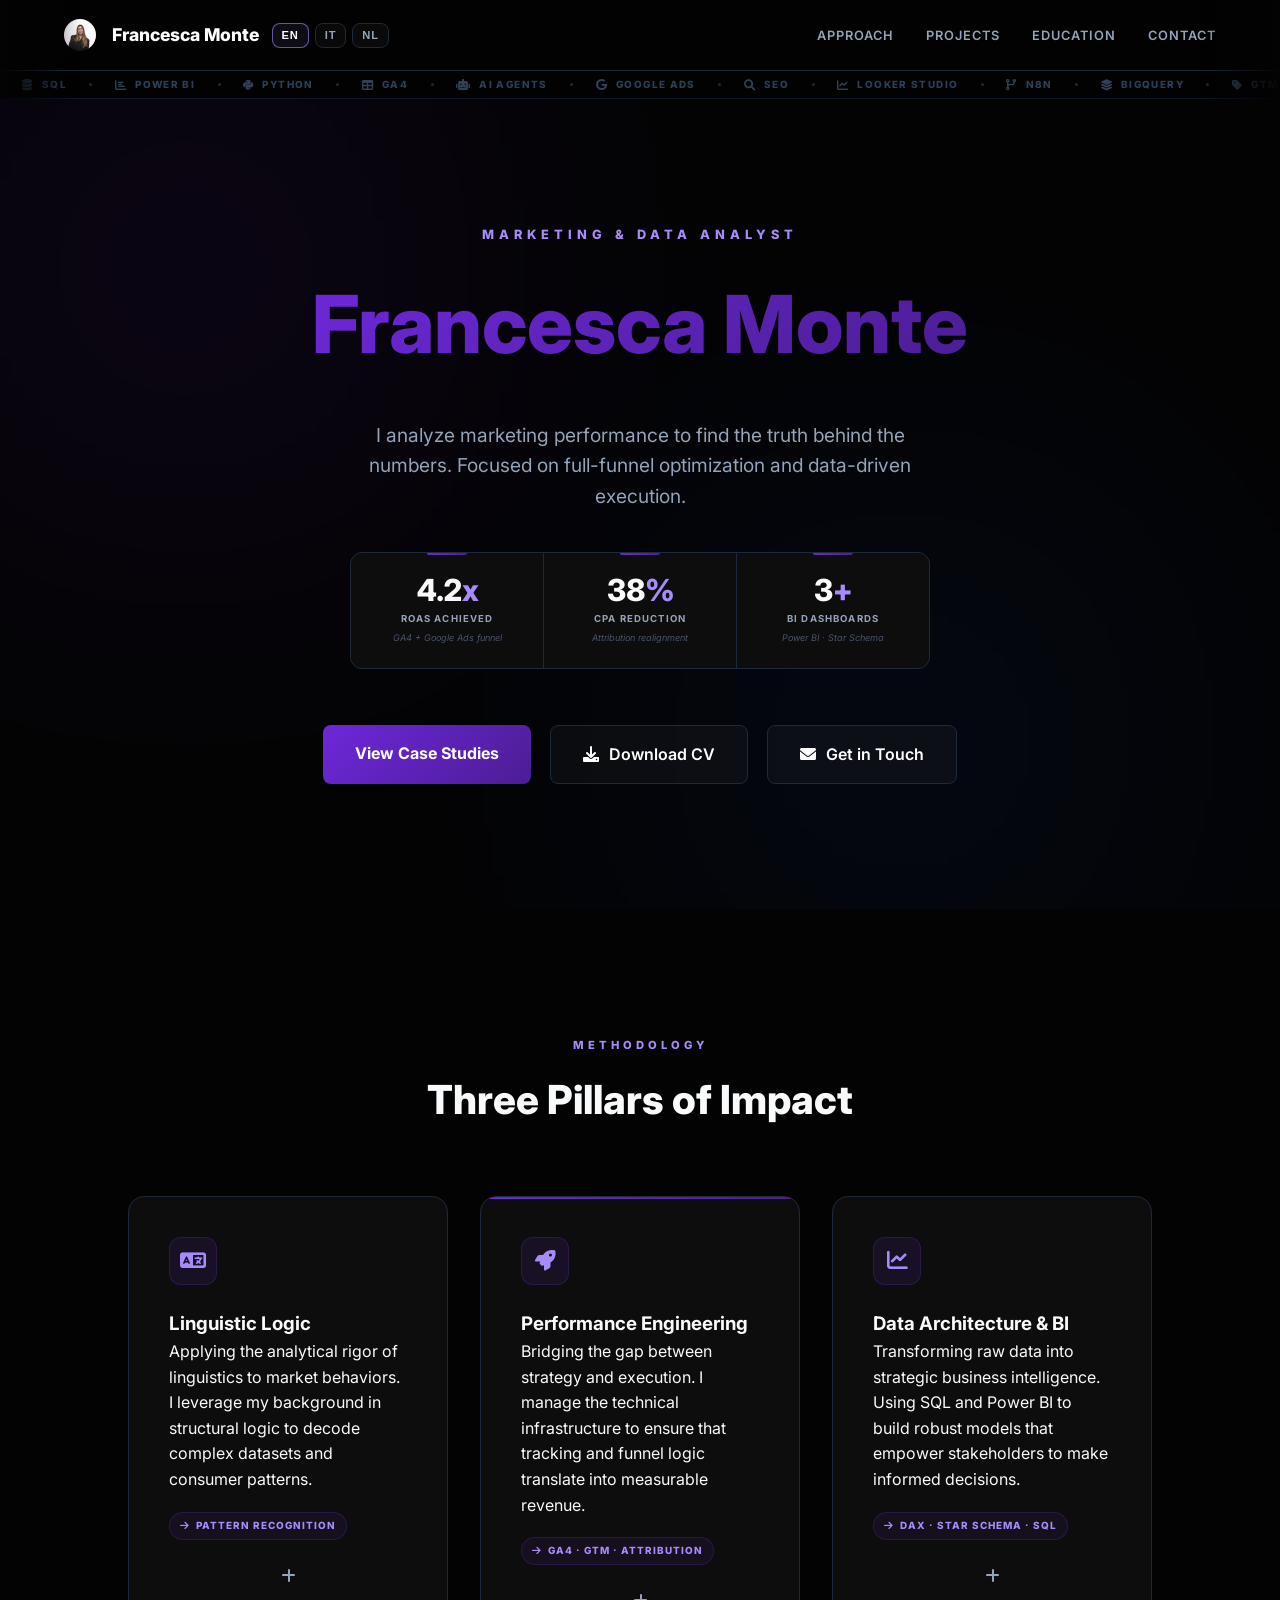
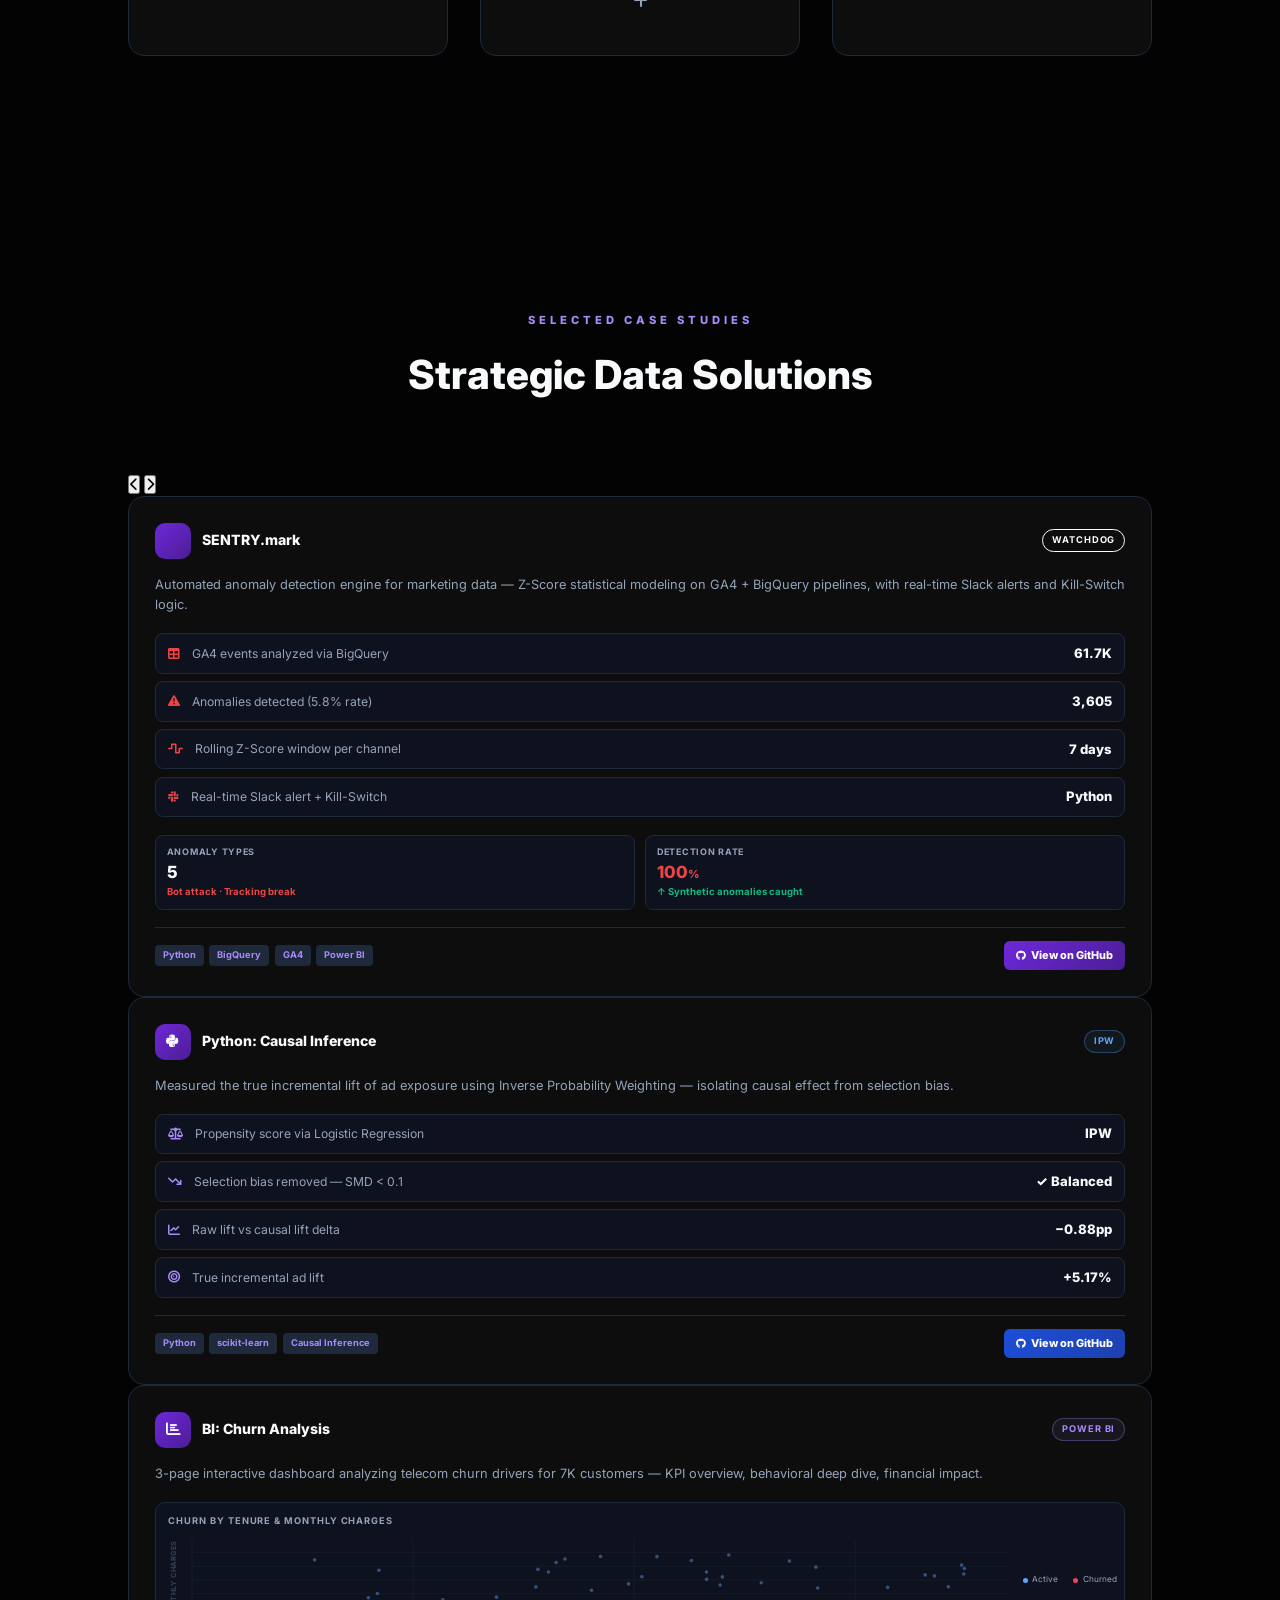
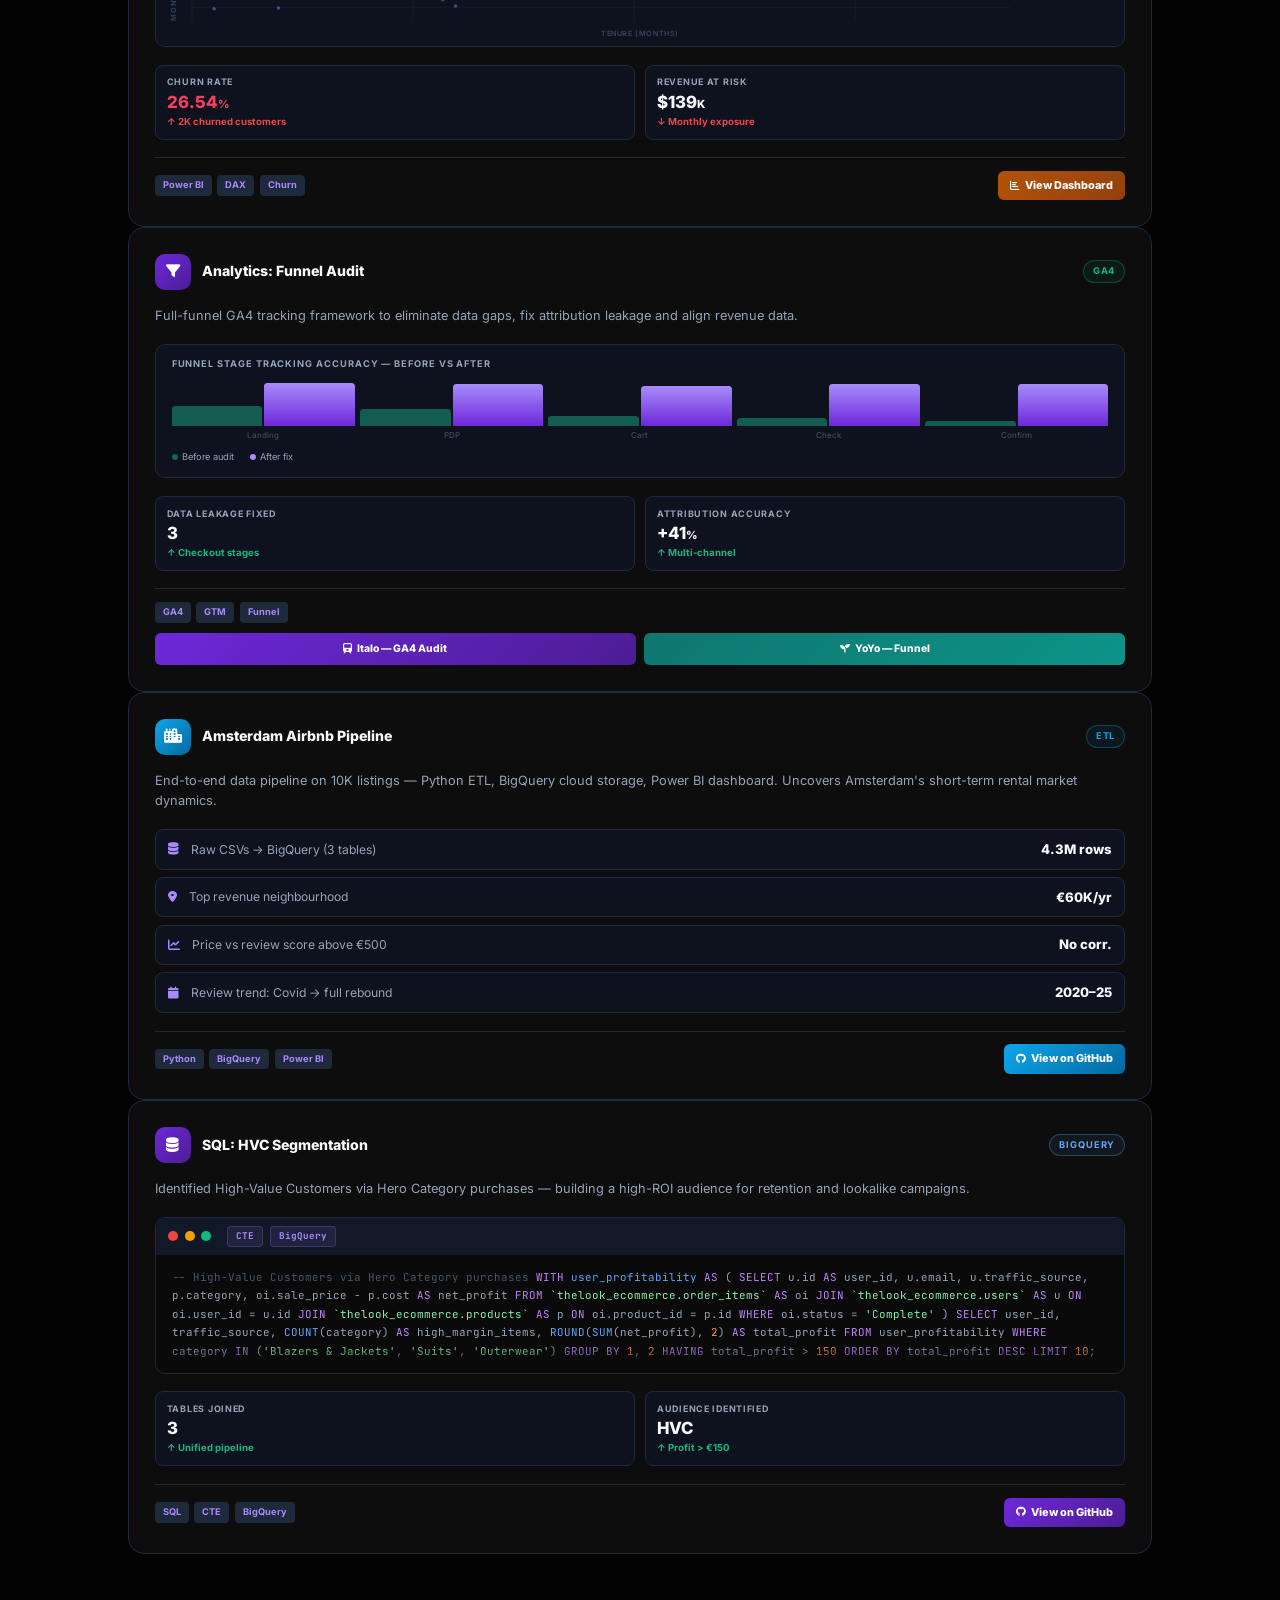
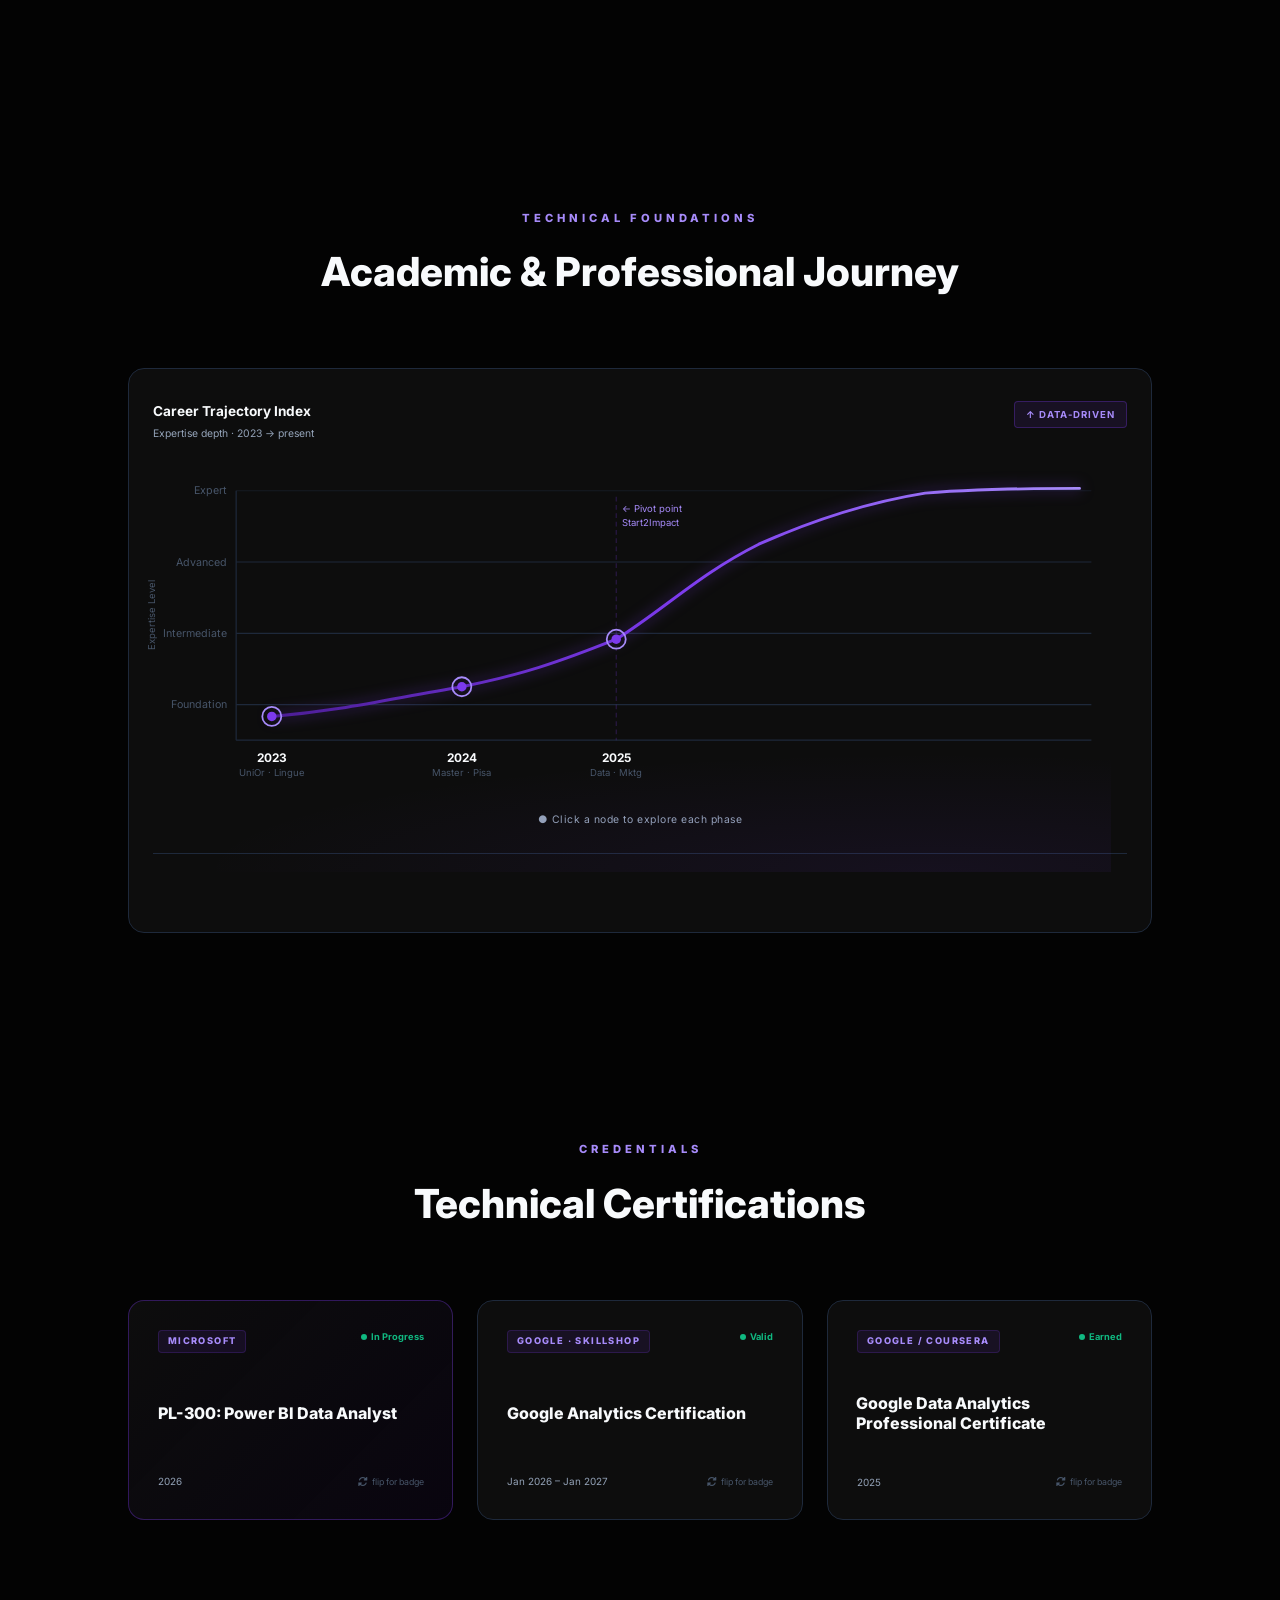
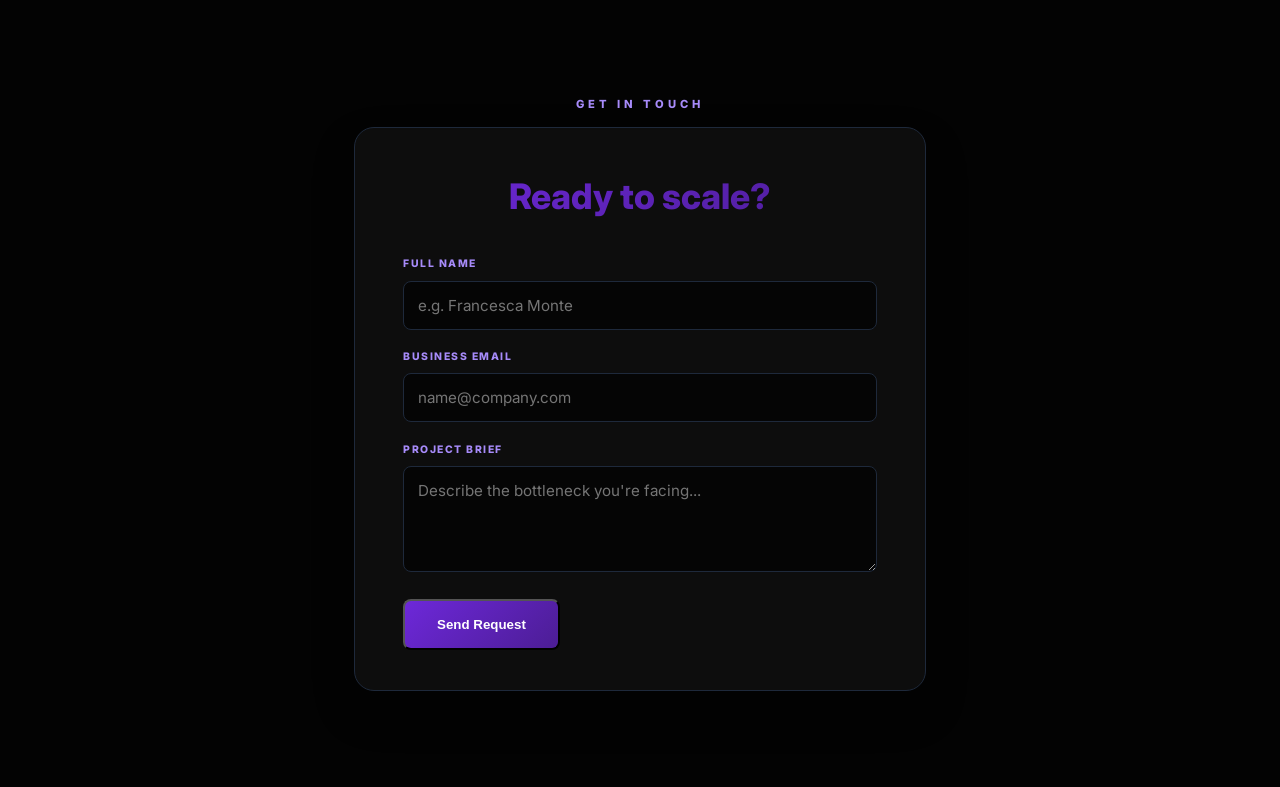
==== commit 38ee9508: "Update index.html" ====
--- a/index.html
+++ b/index.html
@@ -71,7 +71,7 @@
             <a href="https://github.com/francescaetnom-wq" target="_blank" rel="noopener noreferrer" class="social-btn"><i class="fab fa-github"></i></a>
             <a href="https://www.instagram.com/francescamonte__/" target="_blank" rel="noopener noreferrer" class="social-btn"><i class="fab fa-instagram"></i></a>
           </div>
-          <a href="francesca_monte_cv_26.pdf" download="Francesca_Monte_CV.pdf" class="cv-btn">
+          <a href="francesca_monte_cv.pdf" download="Francesca_Monte_CV.pdf" class="cv-btn">
             <i class="fas fa-file-alt"></i> <span data-i18n="hero.cta_cv">Download CV</span>
           </a>
         </div>
@@ -84,7 +84,7 @@
 <div class="site-header">
 <nav>
   <div class="logo-group" id="sidebar-trigger">
-    <button class="sidebar-toggle"><i class="fas fa-user-circle"></i></button>
+    <button class="sidebar-toggle"><img src="profilepic.webp" alt="Francesca Monte" style="width:32px;height:32px;border-radius:50%;object-fit:cover;display:block;"></button>
     <div class="logo">Francesca Monte</div>
     <div class="lang-switch" aria-label="Language switcher">
       <button class="lang-btn" type="button" data-lang="en" aria-pressed="true">EN</button>
@@ -184,7 +184,7 @@
     </div>
     <div class="hero-btns">
       <a href="#portfolio" class="btn-primary" data-i18n="hero.cta_cases">View Case Studies</a>
-      <a href="francesca_monte_cv_26.pdf" download="Francesca_Monte_CV.pdf" class="btn-card">
+      <a href="francesca_monte_cv.pdf" download="Francesca_Monte_CV.pdf" class="btn-card">
         <i class="fas fa-download"></i> <span data-i18n="hero.cta_cv">Download CV</span>
       </a>
       <a href="#contact" class="btn-card">
@@ -233,27 +233,267 @@
   </div>
 </section>
 
-<section id="portfolio" class="work container">
-  <p class="section-label" data-i18n="portfolio.label">SELECTED CASE STUDIES</p>
-  <h2 data-i18n="portfolio.title">Strategic Data Solutions</h2>
-  <div class="cs-grid">
-
-    <div class="cs-card">
-      <div class="cs-inner">
-        <div class="cs-header">
-          <div class="cs-icon-title">
-            <div class="cs-icon"><i class="fas fa-database"></i></div>
-            <span class="cs-title" data-i18n="portfolio.c1.title">SQL: HVC Segmentation</span>
-          </div>
-          <span class="cs-badge badge-sql">BigQuery</span>
-        </div>
-        <p class="cs-desc" data-i18n="portfolio.c1.desc">Identified High-Value Customers via Hero Category purchases — building a high-ROI audience for retention and lookalike campaigns.</p>
-        <div class="mac-window">
-          <div class="mac-bar">
-            <div class="mac-dot red"></div><div class="mac-dot yellow"></div><div class="mac-dot green"></div>
-            <div class="mac-tabs"><span class="mac-tab">CTE</span><span class="mac-tab">BigQuery</span></div>
-          </div>
-          <div class="mac-code"><span class="cmt">-- High-Value Customers via Hero Category purchases</span>
+<section id="portfolio" class="work">
+  <div class="container">
+    <p class="section-label" data-i18n="portfolio.label">SELECTED CASE STUDIES</p>
+    <h2 data-i18n="portfolio.title">Strategic Data Solutions</h2>
+  </div>
+
+  <div class="carousel-wrapper">
+    <button class="carousel-btn carousel-btn-prev" id="carouselPrev" aria-label="Previous">
+      <i class="fas fa-chevron-left"></i>
+    </button>
+    <button class="carousel-btn carousel-btn-next" id="carouselNext" aria-label="Next">
+      <i class="fas fa-chevron-right"></i>
+    </button>
+
+    <div class="carousel-track-outer">
+      <div class="cs-carousel" id="csCarousel">
+
+        <!-- CARD 1 — SENTRY.mark -->
+        <div class="cs-card cs-card-sentry">
+          <div class="cs-inner">
+            <div class="cs-header">
+              <div class="cs-icon-title">
+                <div class="cs-icon cs-icon-sentry"><i class="fas fa-shield-halved"></i></div>
+                <span class="cs-title" data-i18n="portfolio.c5.title">SENTRY.mark</span>
+              </div>
+              <span class="cs-badge badge-sentry">Watchdog</span>
+            </div>
+            <p class="cs-desc" data-i18n="portfolio.c5.desc">Automated anomaly detection engine for marketing data — Z-Score statistical modeling on GA4 + BigQuery pipelines, with real-time Slack alerts and Kill-Switch logic.</p>
+            <div class="results-list">
+              <div class="result-item">
+                <i class="fas fa-table result-icon" style="color:#ef4444"></i>
+                <span class="result-text" data-i18n="portfolio.c5.r1">GA4 events analyzed via BigQuery</span>
+                <span class="result-value">61.7K</span>
+              </div>
+              <div class="result-item">
+                <i class="fas fa-triangle-exclamation result-icon" style="color:#ef4444"></i>
+                <span class="result-text" data-i18n="portfolio.c5.r2">Anomalies detected (5.8% rate)</span>
+                <span class="result-value">3,605</span>
+              </div>
+              <div class="result-item">
+                <i class="fas fa-wave-square result-icon" style="color:#ef4444"></i>
+                <span class="result-text" data-i18n="portfolio.c5.r3">Rolling Z-Score window per channel</span>
+                <span class="result-value">7 days</span>
+              </div>
+              <div class="result-item">
+                <i class="fab fa-slack result-icon" style="color:#ef4444"></i>
+                <span class="result-text" data-i18n="portfolio.c5.r4">Real-time Slack alert + Kill-Switch</span>
+                <span class="result-value">Python</span>
+              </div>
+            </div>
+            <div class="cs-metrics-row">
+              <div class="cs-metric">
+                <div class="cs-metric-label" data-i18n="portfolio.c5.m1l">Anomaly Types</div>
+                <div class="cs-metric-value">5</div>
+                <div class="cs-metric-delta delta-neg">Bot attack · Tracking break</div>
+              </div>
+              <div class="cs-metric">
+                <div class="cs-metric-label" data-i18n="portfolio.c5.m2l">Detection Rate</div>
+                <div class="cs-metric-value" style="color:#ef4444">100<span style="font-size:0.7rem">%</span></div>
+                <div class="cs-metric-delta delta-pos">↑ Synthetic anomalies caught</div>
+              </div>
+            </div>
+            <div class="cs-footer">
+              <div class="cs-tags"><span class="cs-tag">Python</span><span class="cs-tag">BigQuery</span><span class="cs-tag">GA4</span><span class="cs-tag">Power BI</span></div>
+              <a href="https://github.com/francescaetnom-wq/SENTRY.mark" target="_blank" class="cs-link cs-link-sentry">
+                <i class="fab fa-github"></i> <span data-i18n="portfolio.c5.link">View on GitHub</span>
+              </a>
+            </div>
+          </div>
+        </div>
+
+        <!-- CARD 2 — Python Causal Inference -->
+        <div class="cs-card">
+          <div class="cs-inner">
+            <div class="cs-header">
+              <div class="cs-icon-title">
+                <div class="cs-icon"><i class="fab fa-python"></i></div>
+                <span class="cs-title" data-i18n="portfolio.c4.title">Python: Causal Inference</span>
+              </div>
+              <span class="cs-badge badge-py">IPW</span>
+            </div>
+            <p class="cs-desc" data-i18n="portfolio.c4.desc">Measured the true incremental lift of ad exposure using Inverse Probability Weighting — isolating causal effect from selection bias.</p>
+            <div class="results-list">
+              <div class="result-item">
+                <i class="fas fa-balance-scale result-icon"></i>
+                <span class="result-text" data-i18n="portfolio.c4.r1">Propensity score via Logistic Regression</span>
+                <span class="result-value">IPW</span>
+              </div>
+              <div class="result-item">
+                <i class="fas fa-arrow-trend-down result-icon"></i>
+                <span class="result-text" data-i18n="portfolio.c4.r2">Selection bias removed — SMD &lt; 0.1</span>
+                <span class="result-value">✓ Balanced</span>
+              </div>
+              <div class="result-item">
+                <i class="fas fa-chart-line result-icon"></i>
+                <span class="result-text" data-i18n="portfolio.c4.r3">Raw lift vs causal lift delta</span>
+                <span class="result-value">−0.88pp</span>
+              </div>
+              <div class="result-item">
+                <i class="fas fa-bullseye result-icon"></i>
+                <span class="result-text" data-i18n="portfolio.c4.r4">True incremental ad lift</span>
+                <span class="result-value">+5.17%</span>
+              </div>
+            </div>
+            <div class="cs-footer">
+              <div class="cs-tags"><span class="cs-tag">Python</span><span class="cs-tag">scikit-learn</span><span class="cs-tag">Causal Inference</span></div>
+              <a href="https://github.com/francescaetnom-wq/Causal_Impact_of_Ad_Exposure_on_Conversion_Rate" target="_blank" class="cs-link" style="background:linear-gradient(135deg,#1d4ed8,#1e40af);">
+                <i class="fab fa-github"></i> <span data-i18n="portfolio.c4.link">View on GitHub</span>
+              </a>
+            </div>
+          </div>
+        </div>
+
+        <!-- CARD 3 — Power BI Churn -->
+        <div class="cs-card">
+          <div class="cs-inner">
+            <div class="cs-header">
+              <div class="cs-icon-title">
+                <div class="cs-icon"><i class="fas fa-chart-bar"></i></div>
+                <span class="cs-title" data-i18n="portfolio.c2.title">BI: Churn Analysis</span>
+              </div>
+              <span class="cs-badge badge-bi">Power BI</span>
+            </div>
+            <p class="cs-desc" data-i18n="portfolio.c2.desc">3-page interactive dashboard analyzing telecom churn drivers for 7K customers — KPI overview, behavioral deep dive, financial impact.</p>
+            <div class="scatter-wrap" id="scatterWrap">
+              <div class="scatter-label" data-i18n="portfolio.c2.chart_label">Churn by Tenure &amp; Monthly Charges</div>
+              <div class="scatter-area">
+                <div class="scatter-ylab">Monthly Charges</div>
+                <canvas id="scatterCanvas" width="260" height="100"></canvas>
+                <div class="scatter-legend">
+                  <span class="scatter-leg-dot" style="background:#60a5fa"></span><span data-i18n="portfolio.c2.leg_active">Active</span>
+                  <span class="scatter-leg-dot" style="background:#f43f5e; margin-left:0.6rem;"></span><span data-i18n="portfolio.c2.leg_churn">Churned</span>
+                </div>
+              </div>
+              <div class="scatter-xlab">Tenure (months)</div>
+            </div>
+            <div class="cs-metrics-row">
+              <div class="cs-metric">
+                <div class="cs-metric-label" data-i18n="portfolio.c2.m1l">Churn Rate</div>
+                <div class="cs-metric-value" style="color:#f43f5e">26.54<span style="font-size:0.7rem">%</span></div>
+                <div class="cs-metric-delta delta-neg">↑ 2K churned customers</div>
+              </div>
+              <div class="cs-metric">
+                <div class="cs-metric-label" data-i18n="portfolio.c2.m2l">Revenue at Risk</div>
+                <div class="cs-metric-value">$139<span style="font-size:0.7rem">K</span></div>
+                <div class="cs-metric-delta delta-neg">↓ Monthly exposure</div>
+              </div>
+            </div>
+            <div class="cs-footer">
+              <div class="cs-tags"><span class="cs-tag">Power BI</span><span class="cs-tag">DAX</span><span class="cs-tag">Churn</span></div>
+              <a href="powerbi-churn.html" class="cs-link" style="background:linear-gradient(135deg,#b45309,#92400e);">
+                <i class="fas fa-chart-bar"></i> <span data-i18n="portfolio.c2.link">View Dashboard</span>
+              </a>
+            </div>
+          </div>
+        </div>
+
+        <!-- CARD 4 — GA4 Funnel -->
+        <div class="cs-card">
+          <div class="cs-inner">
+            <div class="cs-header">
+              <div class="cs-icon-title">
+                <div class="cs-icon"><i class="fas fa-filter"></i></div>
+                <span class="cs-title" data-i18n="portfolio.c3.title">Analytics: Funnel Audit</span>
+              </div>
+              <span class="cs-badge badge-ga4">GA4</span>
+            </div>
+            <p class="cs-desc" data-i18n="portfolio.c3.desc">Full-funnel GA4 tracking framework to eliminate data gaps, fix attribution leakage and align revenue data.</p>
+            <div class="mini-chart">
+              <div class="chart-label" data-i18n="portfolio.c3.chart_label">Funnel Stage Tracking Accuracy — Before vs After</div>
+              <div class="bars" id="funnelBars"></div>
+              <div class="chart-legend">
+                <div class="legend-item"><div class="legend-dot" style="background:rgba(16,185,129,0.5)"></div><span data-i18n="portfolio.c3.leg_before">Before audit</span></div>
+                <div class="legend-item"><div class="legend-dot" style="background:#a78bfa"></div><span data-i18n="portfolio.c3.leg_after">After fix</span></div>
+              </div>
+            </div>
+            <div class="cs-metrics-row">
+              <div class="cs-metric">
+                <div class="cs-metric-label" data-i18n="portfolio.c3.m1l">Data Leakage Fixed</div>
+                <div class="cs-metric-value">3</div>
+                <div class="cs-metric-delta delta-pos">↑ Checkout stages</div>
+              </div>
+              <div class="cs-metric">
+                <div class="cs-metric-label" data-i18n="portfolio.c3.m2l">Attribution Accuracy</div>
+                <div class="cs-metric-value">+41<span style="font-size:0.7rem">%</span></div>
+                <div class="cs-metric-delta delta-pos">↑ Multi-channel</div>
+              </div>
+            </div>
+            <div class="cs-footer" style="flex-direction:column; gap:0.6rem; align-items:stretch;">
+              <div class="cs-tags"><span class="cs-tag">GA4</span><span class="cs-tag">GTM</span><span class="cs-tag">Funnel</span></div>
+              <div style="display:flex; gap:0.5rem;">
+                <a href="italo-ga4-audit.html" class="cs-link" style="flex:1; justify-content:center; font-size:0.65rem; padding:0.5rem 0.6rem;">
+                  <i class="fas fa-train"></i> <span data-i18n="portfolio.c3.link_italo">Italo — GA4 Audit</span>
+                </a>
+                <a href="yoyo-case-study.html" class="cs-link" style="flex:1; justify-content:center; font-size:0.65rem; padding:0.5rem 0.6rem; background:linear-gradient(135deg,#0f766e,#0d9488);">
+                  <i class="fas fa-seedling"></i> <span data-i18n="portfolio.c3.link_yoyo">YoYo — Funnel</span>
+                </a>
+              </div>
+            </div>
+          </div>
+        </div>
+
+        <!-- CARD 5 — Amsterdam Airbnb Pipeline -->
+        <div class="cs-card">
+          <div class="cs-inner">
+            <div class="cs-header">
+              <div class="cs-icon-title">
+                <div class="cs-icon" style="background:linear-gradient(135deg,#0ea5e9,#0369a1)"><i class="fas fa-city"></i></div>
+                <span class="cs-title" data-i18n="portfolio.c6.title">Amsterdam Airbnb Pipeline</span>
+              </div>
+              <span class="cs-badge" style="color:#0ea5e9;border-color:rgba(14,165,233,0.3);background:rgba(14,165,233,0.08)">ETL</span>
+            </div>
+            <p class="cs-desc" data-i18n="portfolio.c6.desc">End-to-end data pipeline on 10K listings — Python ETL, BigQuery cloud storage, Power BI dashboard. Uncovers Amsterdam's short-term rental market dynamics.</p>
+            <div class="results-list">
+              <div class="result-item">
+                <i class="fas fa-database result-icon"></i>
+                <span class="result-text" data-i18n="portfolio.c6.r1">Raw CSVs → BigQuery (3 tables)</span>
+                <span class="result-value">4.3M rows</span>
+              </div>
+              <div class="result-item">
+                <i class="fas fa-map-marker-alt result-icon"></i>
+                <span class="result-text" data-i18n="portfolio.c6.r2">Top revenue neighbourhood</span>
+                <span class="result-value">€60K/yr</span>
+              </div>
+              <div class="result-item">
+                <i class="fas fa-chart-line result-icon"></i>
+                <span class="result-text" data-i18n="portfolio.c6.r3">Price vs review score above €500</span>
+                <span class="result-value">No corr.</span>
+              </div>
+              <div class="result-item">
+                <i class="fas fa-calendar result-icon"></i>
+                <span class="result-text" data-i18n="portfolio.c6.r4">Review trend: Covid → full rebound</span>
+                <span class="result-value">2020–25</span>
+              </div>
+            </div>
+            <div class="cs-footer">
+              <div class="cs-tags"><span class="cs-tag">Python</span><span class="cs-tag">BigQuery</span><span class="cs-tag">Power BI</span></div>
+              <a href="https://github.com/francescaetnom-wq/amsterdam_airbnb_pipeline" target="_blank" class="cs-link" style="background:linear-gradient(135deg,#0ea5e9,#0369a1);">
+                <i class="fab fa-github"></i> <span data-i18n="portfolio.c6.link">View on GitHub</span>
+              </a>
+            </div>
+          </div>
+        </div>
+
+        <!-- CARD 6 — SQL HVC Segmentation -->
+        <div class="cs-card">
+          <div class="cs-inner">
+            <div class="cs-header">
+              <div class="cs-icon-title">
+                <div class="cs-icon"><i class="fas fa-database"></i></div>
+                <span class="cs-title" data-i18n="portfolio.c1.title">SQL: HVC Segmentation</span>
+              </div>
+              <span class="cs-badge badge-sql">BigQuery</span>
+            </div>
+            <p class="cs-desc" data-i18n="portfolio.c1.desc">Identified High-Value Customers via Hero Category purchases — building a high-ROI audience for retention and lookalike campaigns.</p>
+            <div class="mac-window">
+              <div class="mac-bar">
+                <div class="mac-dot red"></div><div class="mac-dot yellow"></div><div class="mac-dot green"></div>
+                <div class="mac-tabs"><span class="mac-tab">CTE</span><span class="mac-tab">BigQuery</span></div>
+              </div>
+              <div class="mac-code"><span class="cmt">-- High-Value Customers via Hero Category purchases</span>
 <span class="kw">WITH</span> <span class="fn">user_profitability</span> <span class="kw">AS</span> (
   <span class="kw">SELECT</span>
     u.id <span class="kw">AS</span> user_id, u.email, u.traffic_source,
@@ -268,164 +508,37 @@
   <span class="fn">COUNT</span>(category) <span class="kw">AS</span> high_margin_items,
   <span class="fn">ROUND</span>(<span class="fn">SUM</span>(net_profit), <span class="num">2</span>) <span class="kw">AS</span> total_profit
 <span class="kw">FROM</span> user_profitability
-<span class="kw">WHERE</span> category <span class="kw">IN</span> (<span class="str">'Blazers & Jackets'</span>, <span class="str">'Suits'</span>, <span class="str">'Outerwear'</span>)
+<span class="kw">WHERE</span> category <span class="kw">IN</span> (<span class="str">'Blazers &amp; Jackets'</span>, <span class="str">'Suits'</span>, <span class="str">'Outerwear'</span>)
 <span class="kw">GROUP BY</span> <span class="num">1</span>, <span class="num">2</span>
 <span class="kw">HAVING</span> total_profit > <span class="num">150</span>
 <span class="kw">ORDER BY</span> total_profit <span class="kw">DESC</span> <span class="kw">LIMIT</span> <span class="num">10</span>;</div>
-        </div>
-        <div class="cs-metrics-row">
-          <div class="cs-metric">
-            <div class="cs-metric-label" data-i18n="portfolio.c1.m1l">Tables Joined</div>
-            <div class="cs-metric-value">3</div>
-            <div class="cs-metric-delta delta-pos">↑ Unified pipeline</div>
-          </div>
-          <div class="cs-metric">
-            <div class="cs-metric-label" data-i18n="portfolio.c1.m2l">Audience Identified</div>
-            <div class="cs-metric-value">HVC</div>
-            <div class="cs-metric-delta delta-pos">↑ Profit > €150</div>
-          </div>
-        </div>
-        <div class="cs-footer">
-          <div class="cs-tags"><span class="cs-tag">SQL</span><span class="cs-tag">CTE</span><span class="cs-tag">BigQuery</span></div>
-          <a href="https://github.com/francescaetnom-wq" target="_blank" class="cs-link">
-            <i class="fab fa-github"></i> <span data-i18n="portfolio.c1.link">View on GitHub</span>
-          </a>
-        </div>
-      </div>
-    </div>
-
-    <div class="cs-card">
-      <div class="cs-inner">
-        <div class="cs-header">
-          <div class="cs-icon-title">
-            <div class="cs-icon"><i class="fas fa-chart-bar"></i></div>
-            <span class="cs-title" data-i18n="portfolio.c2.title">BI: Churn Analysis</span>
-          </div>
-          <span class="cs-badge badge-bi">Power BI</span>
-        </div>
-        <p class="cs-desc" data-i18n="portfolio.c2.desc">3-page interactive dashboard analyzing telecom churn drivers for 7K customers — KPI overview, behavioral deep dive, financial impact.</p>
-
-        <div class="scatter-wrap" id="scatterWrap">
-          <div class="scatter-label" data-i18n="portfolio.c2.chart_label">Churn by Tenure &amp; Monthly Charges</div>
-          <div class="scatter-area">
-            <div class="scatter-ylab">Monthly Charges</div>
-            <canvas id="scatterCanvas" width="260" height="100"></canvas>
-            <div class="scatter-legend">
-              <span class="scatter-leg-dot" style="background:#60a5fa"></span><span data-i18n="portfolio.c2.leg_active">Active</span>
-              <span class="scatter-leg-dot" style="background:#f43f5e; margin-left:0.6rem;"></span><span data-i18n="portfolio.c2.leg_churn">Churned</span>
-            </div>
-          </div>
-          <div class="scatter-xlab">Tenure (months)</div>
-        </div>
-
-        <div class="cs-metrics-row">
-          <div class="cs-metric">
-            <div class="cs-metric-label" data-i18n="portfolio.c2.m1l">Churn Rate</div>
-            <div class="cs-metric-value" style="color:#f43f5e">26.54<span style="font-size:0.7rem">%</span></div>
-            <div class="cs-metric-delta delta-neg">↑ 2K churned customers</div>
-          </div>
-          <div class="cs-metric">
-            <div class="cs-metric-label" data-i18n="portfolio.c2.m2l">Revenue at Risk</div>
-            <div class="cs-metric-value">$139<span style="font-size:0.7rem">K</span></div>
-            <div class="cs-metric-delta delta-neg">↓ Monthly exposure</div>
-          </div>
-        </div>
-
-        <div class="cs-footer">
-          <div class="cs-tags"><span class="cs-tag">Power BI</span><span class="cs-tag">DAX</span><span class="cs-tag">Churn</span></div>
-          <a href="power_bi_churn.html" class="cs-link" style="background:linear-gradient(135deg,#b45309,#92400e);">
-            <i class="fas fa-chart-bar"></i> <span data-i18n="portfolio.c2.link">View Dashboard</span>
-          </a>
-        </div>
-      </div>
-    </div>
-
-    <div class="cs-card">
-      <div class="cs-inner">
-        <div class="cs-header">
-          <div class="cs-icon-title">
-            <div class="cs-icon"><i class="fas fa-filter"></i></div>
-            <span class="cs-title" data-i18n="portfolio.c3.title">Analytics: Funnel Audit</span>
-          </div>
-          <span class="cs-badge badge-ga4">GA4</span>
-        </div>
-        <p class="cs-desc" data-i18n="portfolio.c3.desc">Full-funnel GA4 tracking framework to eliminate data gaps, fix attribution leakage and align revenue data.</p>
-        <div class="mini-chart">
-          <div class="chart-label" data-i18n="portfolio.c3.chart_label">Funnel Stage Tracking Accuracy — Before vs After</div>
-          <div class="bars" id="funnelBars"></div>
-          <div class="chart-legend">
-            <div class="legend-item"><div class="legend-dot" style="background:rgba(16,185,129,0.5)"></div><span data-i18n="portfolio.c3.leg_before">Before audit</span></div>
-            <div class="legend-item"><div class="legend-dot" style="background:#a78bfa"></div><span data-i18n="portfolio.c3.leg_after">After fix</span></div>
-          </div>
-        </div>
-        <div class="cs-metrics-row">
-          <div class="cs-metric">
-            <div class="cs-metric-label" data-i18n="portfolio.c3.m1l">Data Leakage Fixed</div>
-            <div class="cs-metric-value">3</div>
-            <div class="cs-metric-delta delta-pos">↑ Checkout stages</div>
-          </div>
-          <div class="cs-metric">
-            <div class="cs-metric-label" data-i18n="portfolio.c3.m2l">Attribution Accuracy</div>
-            <div class="cs-metric-value">+41<span style="font-size:0.7rem">%</span></div>
-            <div class="cs-metric-delta delta-pos">↑ Multi-channel</div>
-          </div>
-        </div>
-        <div class="cs-footer" style="flex-direction:column; gap:0.6rem; align-items:stretch;">
-          <div class="cs-tags"><span class="cs-tag">GA4</span><span class="cs-tag">GTM</span><span class="cs-tag">Funnel</span></div>
-          <div style="display:flex; gap:0.5rem;">
-            <a href="italo-ga4-audit.html" class="cs-link" style="flex:1; justify-content:center; font-size:0.65rem; padding:0.5rem 0.6rem;">
-              <i class="fas fa-train"></i> <span data-i18n="portfolio.c3.link_italo">Italo — GA4 Audit</span>
-            </a>
-            <a href="yoyo-case-study.html" class="cs-link" style="flex:1; justify-content:center; font-size:0.65rem; padding:0.5rem 0.6rem; background:linear-gradient(135deg,#0f766e,#0d9488);">
-              <i class="fas fa-seedling"></i> <span data-i18n="portfolio.c3.link_yoyo">YoYo — Funnel</span>
-            </a>
-          </div>
-        </div>
-      </div>
-    </div>
-
-    <div class="cs-card">
-      <div class="cs-inner">
-        <div class="cs-header">
-          <div class="cs-icon-title">
-            <div class="cs-icon"><i class="fab fa-python"></i></div>
-            <span class="cs-title" data-i18n="portfolio.c4.title">Python: Causal Inference</span>
-          </div>
-          <span class="cs-badge badge-py">IPW</span>
-        </div>
-        <p class="cs-desc" data-i18n="portfolio.c4.desc">Measured the true incremental lift of ad exposure using Inverse Probability Weighting — isolating causal effect from selection bias.</p>
-        <div class="results-list">
-          <div class="result-item">
-            <i class="fas fa-balance-scale result-icon"></i>
-            <span class="result-text" data-i18n="portfolio.c4.r1">Propensity score via Logistic Regression</span>
-            <span class="result-value">IPW</span>
-          </div>
-          <div class="result-item">
-            <i class="fas fa-arrow-trend-down result-icon"></i>
-            <span class="result-text" data-i18n="portfolio.c4.r2">Selection bias removed — SMD &lt; 0.1</span>
-            <span class="result-value">✓ Balanced</span>
-          </div>
-          <div class="result-item">
-            <i class="fas fa-chart-line result-icon"></i>
-            <span class="result-text" data-i18n="portfolio.c4.r3">Raw lift vs causal lift delta</span>
-            <span class="result-value">−0.88pp</span>
-          </div>
-          <div class="result-item">
-            <i class="fas fa-bullseye result-icon"></i>
-            <span class="result-text" data-i18n="portfolio.c4.r4">True incremental ad lift</span>
-            <span class="result-value">+5.17%</span>
-          </div>
-        </div>
-        <div class="cs-footer">
-          <div class="cs-tags"><span class="cs-tag">Python</span><span class="cs-tag">scikit-learn</span><span class="cs-tag">Causal Inference</span></div>
-          <a href="https://github.com/francescaetnom-wq/Causal_Impact_of_Ad_Exposure_on_Conversion_Rate" target="_blank" class="cs-link" style="background:linear-gradient(135deg,#1d4ed8,#1e40af);">
-            <i class="fab fa-github"></i> <span data-i18n="portfolio.c4.link">View on GitHub</span>
-          </a>
-        </div>
-      </div>
-    </div>
-
-  </div>
+            </div>
+            <div class="cs-metrics-row">
+              <div class="cs-metric">
+                <div class="cs-metric-label" data-i18n="portfolio.c1.m1l">Tables Joined</div>
+                <div class="cs-metric-value">3</div>
+                <div class="cs-metric-delta delta-pos">↑ Unified pipeline</div>
+              </div>
+              <div class="cs-metric">
+                <div class="cs-metric-label" data-i18n="portfolio.c1.m2l">Audience Identified</div>
+                <div class="cs-metric-value">HVC</div>
+                <div class="cs-metric-delta delta-pos">↑ Profit > €150</div>
+              </div>
+            </div>
+            <div class="cs-footer">
+              <div class="cs-tags"><span class="cs-tag">SQL</span><span class="cs-tag">CTE</span><span class="cs-tag">BigQuery</span></div>
+              <a href="https://github.com/francescaetnom-wq" target="_blank" class="cs-link">
+                <i class="fab fa-github"></i> <span data-i18n="portfolio.c1.link">View on GitHub</span>
+              </a>
+            </div>
+          </div>
+        </div>
+
+      </div><!-- /.cs-carousel -->
+    </div><!-- /.carousel-track-outer -->
+
+    <div class="carousel-dots" id="carouselDots"></div>
+  </div><!-- /.carousel-wrapper -->
 </section>
 
 <section id="education" class="education container">
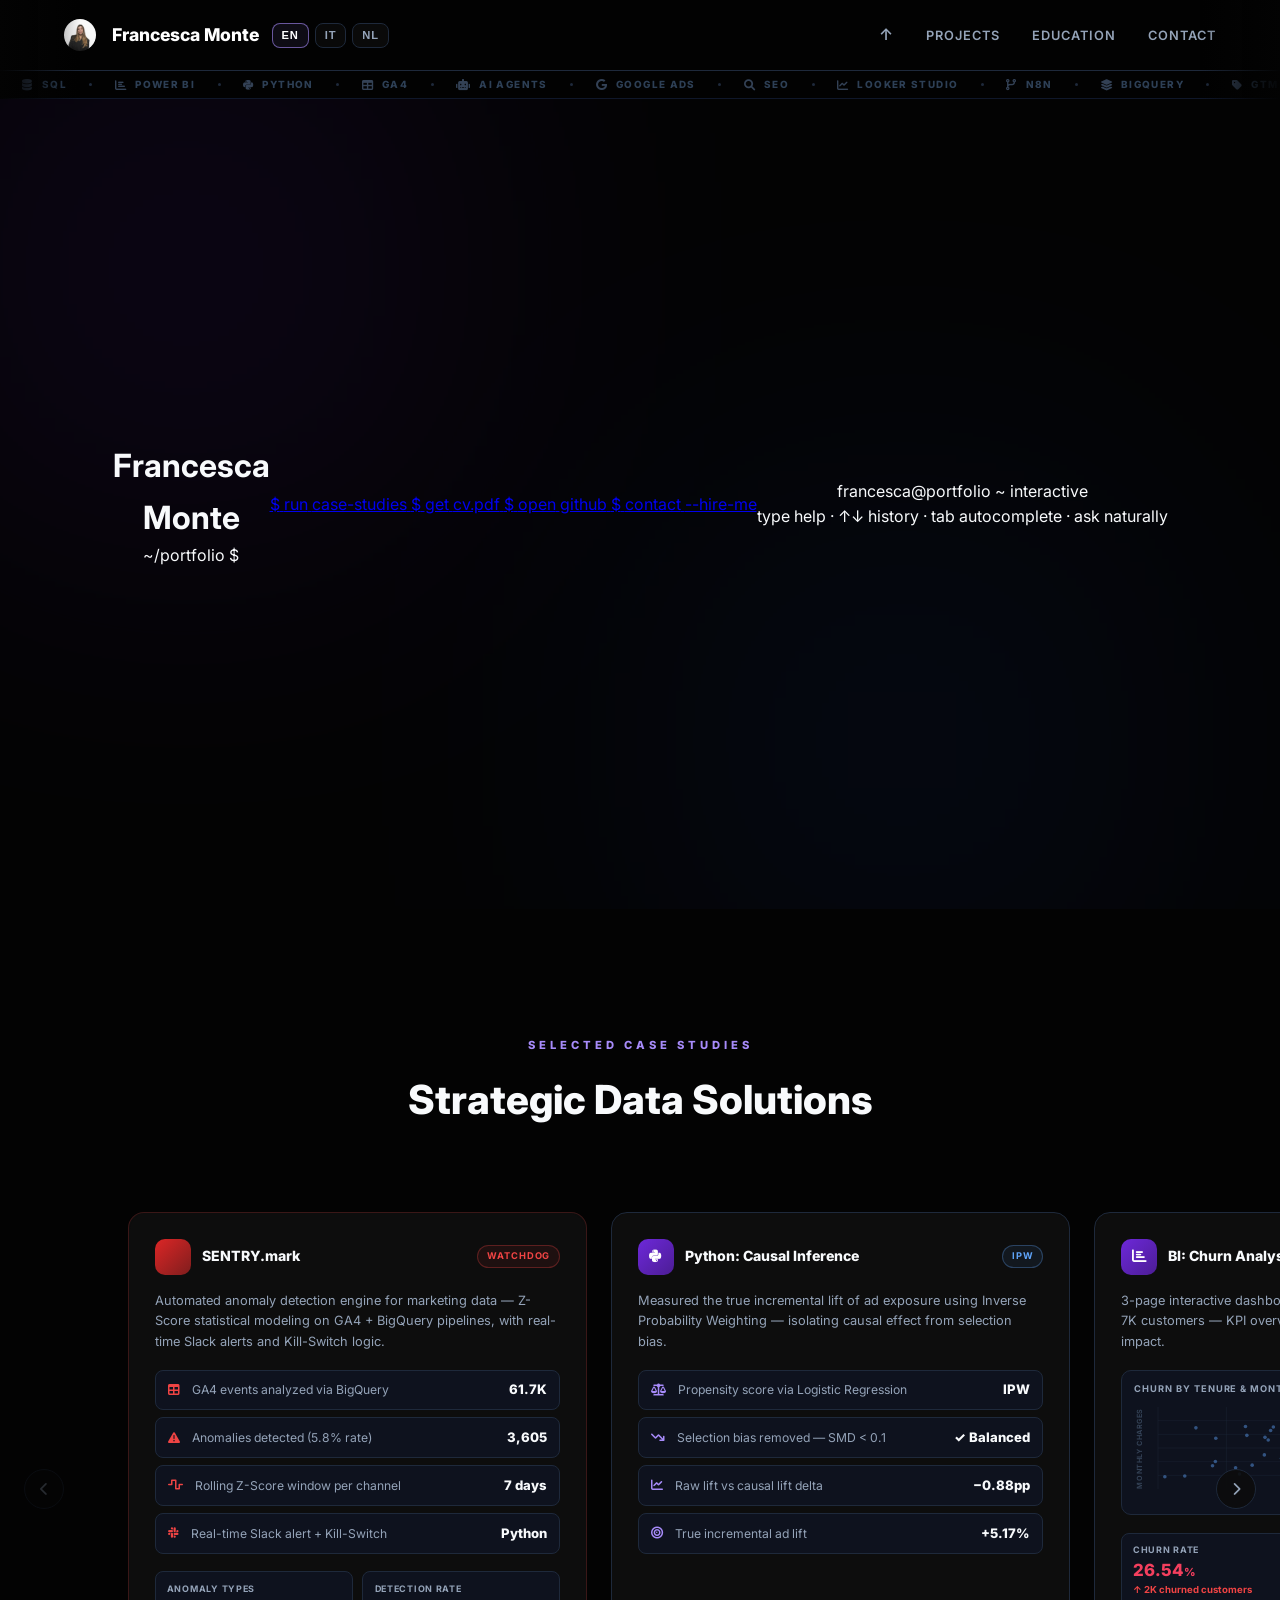
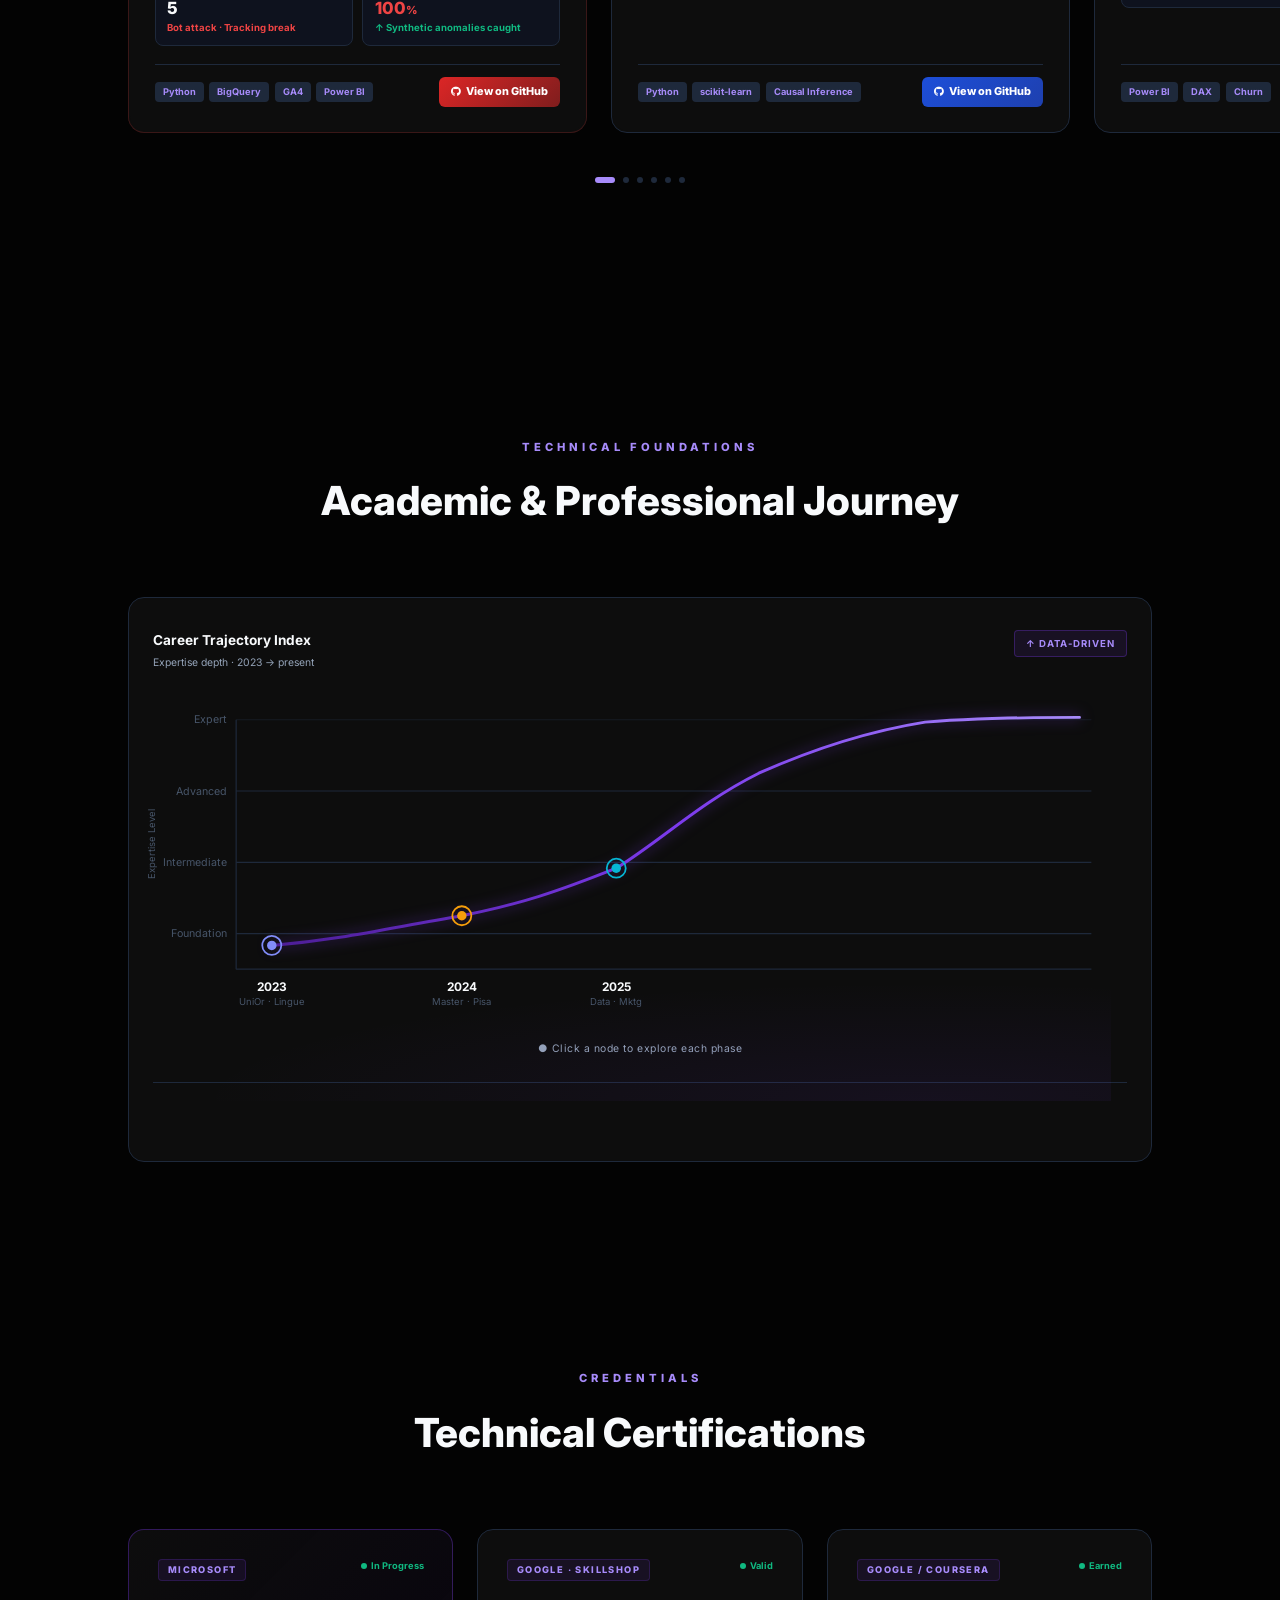
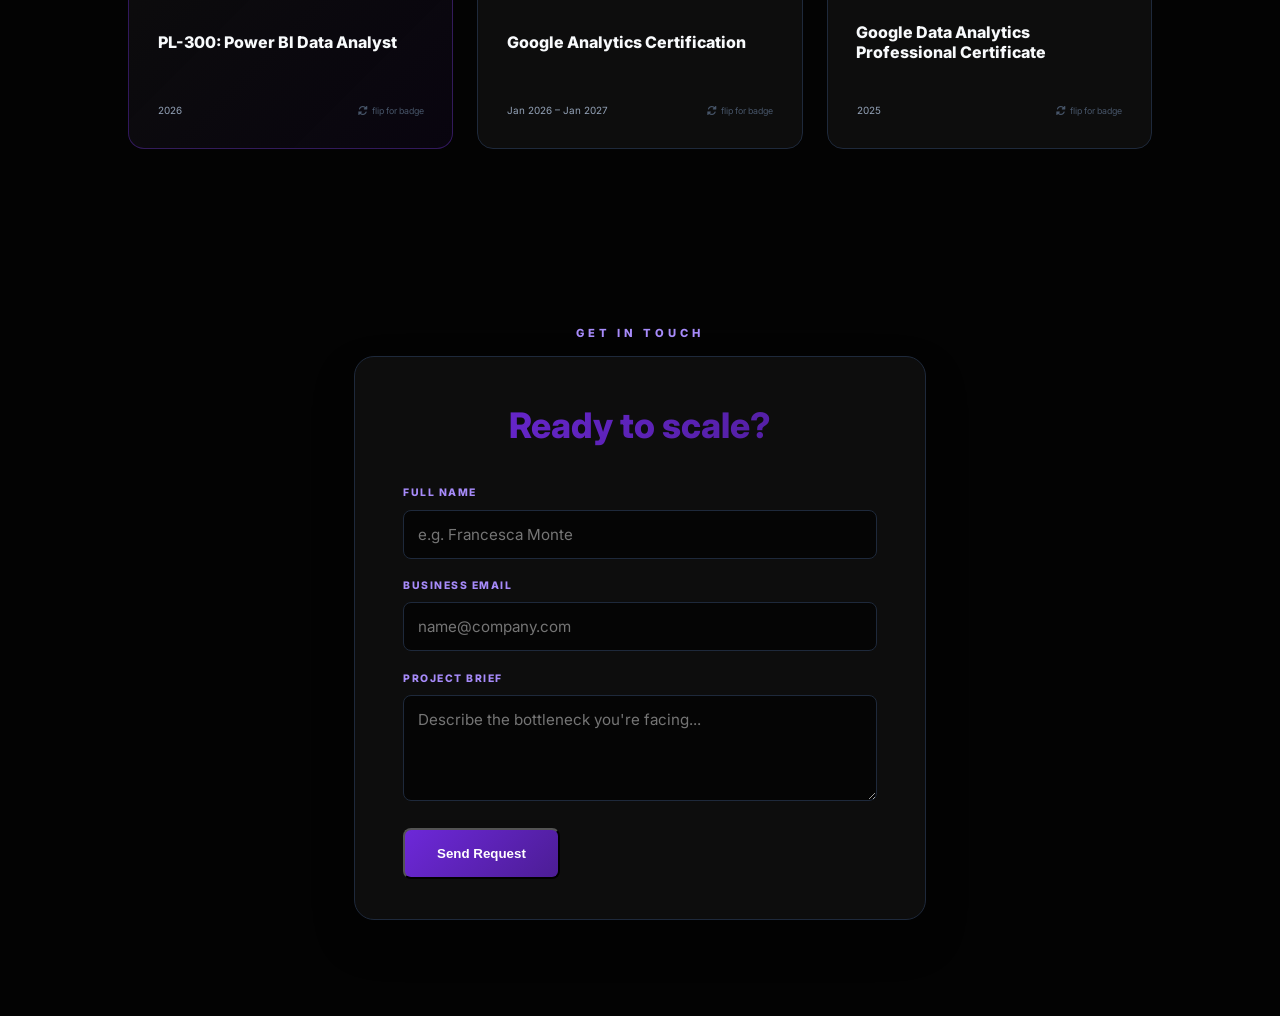
==== commit d24087b0: "Update availability text and hero section layout" ====
--- a/index.html
+++ b/index.html
@@ -59,7 +59,7 @@
 
         <div class="availability">
           <div class="avail-dot"></div>
-          <div class="avail-text" data-i18n="sidebar.availability">Open to opportunities · Amsterdam & Remote</div>
+          <div class="avail-text" data-i18n="sidebar.availability">Open to opportunities · Amsterdam/Europe & Remote</div>
         </div>
 
         <div class="sidebar-divider"></div>
@@ -93,7 +93,7 @@
     </div>
   </div>
   <ul class="nav-links">
-    <li><a href="#approach" data-i18n="nav.approach">Approach</a></li>
+    <li><a href="#" id="scrollTopBtn" aria-label="Back to top" style="font-size:1rem;">↑</a></li>
     <li><a href="#portfolio" data-i18n="nav.projects">Projects</a></li>
     <li><a href="#education" data-i18n="nav.education">Education</a></li>
     <li><a href="#contact" class="nav-cta" data-i18n="nav.contact">Contact</a></li>
@@ -158,80 +158,52 @@
 </div>
 </div><!-- /.site-header -->
 
-<header class="hero">
+<header class="hero hero-split">
   <div class="glow-blob blob-1"></div>
   <div class="glow-blob blob-2"></div>
-  <div class="hero-content">
-    <p class="subtitle" id="typewriter-text"></p>
-    <h1 class="text-gradient">Francesca Monte</h1>
-    <p class="tagline" data-i18n="hero.tagline">I analyze marketing performance to find the truth behind the numbers. Focused on full-funnel optimization and data-driven execution.</p>
-    <div class="hero-stats">
-      <div class="stat-block" data-target="4.2" data-suffix="x" data-decimals="1">
-        <div class="stat-value">0<span class="stat-suffix">x</span></div>
-        <div class="stat-label" data-i18n="hero.stat1.label">ROAS Achieved</div>
-        <div class="stat-context" data-i18n="hero.stat1.ctx">GA4 + Google Ads funnel</div>
-      </div>
-      <div class="stat-block" data-target="38" data-suffix="%" data-decimals="0">
-        <div class="stat-value">0<span class="stat-suffix">%</span></div>
-        <div class="stat-label" data-i18n="hero.stat2.label">CPA Reduction</div>
-        <div class="stat-context" data-i18n="hero.stat2.ctx">Attribution realignment</div>
-      </div>
-      <div class="stat-block" data-target="3" data-suffix="+" data-decimals="0">
-        <div class="stat-value">0<span class="stat-suffix">+</span></div>
-        <div class="stat-label" data-i18n="hero.stat3.label">BI Dashboards</div>
-        <div class="stat-context" data-i18n="hero.stat3.ctx">Power BI · Star Schema</div>
-      </div>
-    </div>
-    <div class="hero-btns">
-      <a href="#portfolio" class="btn-primary" data-i18n="hero.cta_cases">View Case Studies</a>
-      <a href="francesca_monte_cv.pdf" download="Francesca_Monte_CV.pdf" class="btn-card">
-        <i class="fas fa-download"></i> <span data-i18n="hero.cta_cv">Download CV</span>
-      </a>
-      <a href="#contact" class="btn-card">
-        <i class="fas fa-envelope"></i> <span data-i18n="hero.cta_inquiry">Get in Touch</span>
-      </a>
-    </div>
+  <div class="hero-left">
+    <h1 class="hero-name">Francesca<br>Monte</h1>
+    <div class="hero-role-line">
+      <span class="hero-prompt">~/portfolio $</span>
+      <span class="hero-role-text" id="heroRoleText"></span>
+      <span class="hero-cursor"></span>
+    </div>
+  </div>
+  <div class="hero-right">
+    <a href="#portfolio" class="t-btn t-btn-primary">
+      <span class="t-prefix">$</span>
+      <span class="t-cmd">run</span>
+      <span class="t-arg">case-studies</span>
+    </a>
+    <a href="francesca_monte_cv.pdf" download="Francesca_Monte_CV.pdf" class="t-btn">
+      <span class="t-prefix">$</span>
+      <span class="t-cmd">get</span>
+      <span class="t-arg">cv.pdf</span>
+    </a>
+    <a href="https://github.com/francescaetnom-wq" target="_blank" class="t-btn">
+      <span class="t-prefix">$</span>
+      <span class="t-cmd">open</span>
+      <span class="t-arg">github</span>
+    </a>
+    <a href="#contact" class="t-btn">
+      <span class="t-prefix">$</span>
+      <span class="t-cmd">contact</span>
+      <span class="t-arg">--hire-me</span>
+    </a>
+  </div>
+  <div class="hero-terminal" id="heroTerminal">
+    <div class="terminal-bar">
+      <div class="t-dot t-red"></div>
+      <div class="t-dot t-yellow"></div>
+      <div class="t-dot t-green"></div>
+      <span class="terminal-title">francesca@portfolio ~ interactive</span>
+    </div>
+    <div class="terminal-body" id="heroTermBody" onclick="document.getElementById('heroTermInput').focus()"></div>
+    <div class="terminal-hint-bar">type <span>help</span> · <span>↑↓</span> history · <span>tab</span> autocomplete · ask naturally</div>
   </div>
 </header>
 
 
-
-<section id="approach" class="pillars container">
-  <p class="section-label" data-i18n="approach.label">METHODOLOGY</p>
-  <h2 data-i18n="approach.title">Three Pillars of Impact</h2>
-  <div class="pillars-grid">
-    <div class="card pillar-card">
-      <div class="pillar-icon"><i class="fas fa-language"></i></div>
-      <h3 data-i18n="approach.p1.title">Linguistic Logic</h3>
-      <p data-i18n="approach.p1.desc">Applying the analytical rigor of linguistics to market behaviors. I leverage my background in structural logic to decode complex datasets and consumer patterns.</p>
-      <div class="card-details">
-        <p data-i18n="approach.p1.details">Utilizing semantic analysis to drive global engagement and communication clarity.</p>
-      </div>
-      <span class="pillar-pill"><i class="fas fa-arrow-right"></i> <span data-i18n="approach.p1.pill">Pattern Recognition</span></span>
-      <div class="expand-icon"><i class="fas fa-plus"></i></div>
-    </div>
-    <div class="card pillar-card highlight">
-      <div class="pillar-icon"><i class="fas fa-rocket"></i></div>
-      <h3 data-i18n="approach.p2.title">Performance Engineering</h3>
-      <p data-i18n="approach.p2.desc">Bridging the gap between strategy and execution. I manage the technical infrastructure to ensure that tracking and funnel logic translate into measurable revenue.</p>
-      <div class="card-details">
-        <p data-i18n="approach.p2.details">Full-stack tracking implementation and data-backed marketing optimization.</p>
-      </div>
-      <span class="pillar-pill"><i class="fas fa-arrow-right"></i> <span data-i18n="approach.p2.pill">GA4 · GTM · Attribution</span></span>
-      <div class="expand-icon"><i class="fas fa-plus"></i></div>
-    </div>
-    <div class="card pillar-card">
-      <div class="pillar-icon"><i class="fas fa-chart-line"></i></div>
-      <h3 data-i18n="approach.p3.title">Data Architecture & BI</h3>
-      <p data-i18n="approach.p3.desc">Transforming raw data into strategic business intelligence. Using SQL and Power BI to build robust models that empower stakeholders to make informed decisions.</p>
-      <div class="card-details">
-        <p data-i18n="approach.p3.details">Relational modeling, DAX measures, and high-impact executive dashboards.</p>
-      </div>
-      <span class="pillar-pill"><i class="fas fa-arrow-right"></i> <span data-i18n="approach.p3.pill">DAX · Star Schema · SQL</span></span>
-      <div class="expand-icon"><i class="fas fa-plus"></i></div>
-    </div>
-  </div>
-</section>
 
 <section id="portfolio" class="work">
   <div class="container">
@@ -383,7 +355,7 @@
             </div>
             <div class="cs-footer">
               <div class="cs-tags"><span class="cs-tag">Power BI</span><span class="cs-tag">DAX</span><span class="cs-tag">Churn</span></div>
-              <a href="powerbi-churn.html" class="cs-link" style="background:linear-gradient(135deg,#b45309,#92400e);">
+              <a href="powerbichurn.html" class="cs-link" style="background:linear-gradient(135deg,#b45309,#92400e);">
                 <i class="fas fa-chart-bar"></i> <span data-i18n="portfolio.c2.link">View Dashboard</span>
               </a>
             </div>
@@ -592,29 +564,29 @@
         opacity="0" style="transition: opacity 0.4s ease 1.8s">← Pivot point</text>
       <text id="eduPivotT2" x="395" y="50" font-family="Inter,sans-serif" font-size="8" fill="#a78bfa"
         opacity="0" style="transition: opacity 0.4s ease 1.9s">Start2Impact</text>
-      <circle id="eno1" cx="100" cy="210" r="8" fill="none" stroke="#a78bfa" stroke-width="1.5" opacity="0" style="transition:opacity .3s ease"/>
-      <circle id="eni1" cx="100" cy="210" r="4" fill="#7c3aed" opacity="0" style="transition:opacity .3s ease"/>
+      <circle id="eno1" cx="100" cy="210" r="8" fill="none" stroke="#818cf8" stroke-width="1.5" opacity="0" style="transition:opacity .3s ease"/>
+      <circle id="eni1" cx="100" cy="210" r="4" fill="#818cf8" opacity="0" style="transition:opacity .3s ease"/>
       <text x="100" y="248" font-family="Inter,sans-serif" font-size="10" font-weight="700" fill="#f8fafc" text-anchor="middle" opacity="0" id="enl1" style="transition:opacity .4s ease">2023</text>
       <text x="100" y="260" font-family="Inter,sans-serif" font-size="8" fill="#475569" text-anchor="middle" opacity="0" id="ens1" style="transition:opacity .4s ease">UniOr · Lingue</text>
-      <circle id="eno2" cx="260" cy="185" r="8" fill="none" stroke="#a78bfa" stroke-width="1.5" opacity="0" style="transition:opacity .3s ease"/>
-      <circle id="eni2" cx="260" cy="185" r="4" fill="#7c3aed" opacity="0" style="transition:opacity .3s ease"/>
+      <circle id="eno2" cx="260" cy="185" r="8" fill="none" stroke="#f59e0b" stroke-width="1.5" opacity="0" style="transition:opacity .3s ease"/>
+      <circle id="eni2" cx="260" cy="185" r="4" fill="#f59e0b" opacity="0" style="transition:opacity .3s ease"/>
       <text x="260" y="248" font-family="Inter,sans-serif" font-size="10" font-weight="700" fill="#f8fafc" text-anchor="middle" opacity="0" id="enl2" style="transition:opacity .4s ease">2024</text>
       <text x="260" y="260" font-family="Inter,sans-serif" font-size="8" fill="#475569" text-anchor="middle" opacity="0" id="ens2" style="transition:opacity .4s ease">Master · Pisa</text>
-      <circle id="eno3" cx="390" cy="145" r="8" fill="none" stroke="#a78bfa" stroke-width="1.5" opacity="0" style="transition:opacity .3s ease"/>
-      <circle id="eni3" cx="390" cy="145" r="4" fill="#7c3aed" opacity="0" style="transition:opacity .3s ease"/>
+      <circle id="eno3" cx="390" cy="145" r="8" fill="none" stroke="#06b6d4" stroke-width="1.5" opacity="0" style="transition:opacity .3s ease"/>
+      <circle id="eni3" cx="390" cy="145" r="4" fill="#06b6d4" opacity="0" style="transition:opacity .3s ease"/>
       <text x="390" y="248" font-family="Inter,sans-serif" font-size="10" font-weight="700" fill="#f8fafc" text-anchor="middle" opacity="0" id="enl3" style="transition:opacity .4s ease">2025</text>
       <text x="390" y="260" font-family="Inter,sans-serif" font-size="8" fill="#475569" text-anchor="middle" opacity="0" id="ens3" style="transition:opacity .4s ease">Data · Mktg</text>
-      <circle id="eno4" cx="510" cy="65" r="8" fill="none" stroke="#a78bfa" stroke-width="1.5" opacity="0" style="transition:opacity .3s ease"/>
-      <circle id="eni4" cx="510" cy="65" r="4" fill="#7c3aed" opacity="0" style="transition:opacity .3s ease"/>
+      <circle id="eno4" cx="510" cy="65" r="8" fill="none" stroke="#06b6d4" stroke-width="1.5" opacity="0" style="transition:opacity .3s ease"/>
+      <circle id="eni4" cx="510" cy="65" r="4" fill="#06b6d4" opacity="0" style="transition:opacity .3s ease"/>
       <text x="510" y="248" font-family="Inter,sans-serif" font-size="10" font-weight="700" fill="#f8fafc" text-anchor="middle" opacity="0" id="enl4" style="transition:opacity .4s ease">2025</text>
       <text x="510" y="260" font-family="Inter,sans-serif" font-size="8" fill="#475569" text-anchor="middle" opacity="0" id="ens4" style="transition:opacity .4s ease">Start2Impact</text>
-      <circle id="eno5" cx="650" cy="22" r="8" fill="none" stroke="#a78bfa" stroke-width="1.5" opacity="0" style="transition:opacity .3s ease"/>
-      <circle id="eni5" cx="650" cy="22" r="4" fill="#7c3aed" opacity="0" style="transition:opacity .3s ease"/>
+      <circle id="eno5" cx="650" cy="22" r="8" fill="none" stroke="#06b6d4" stroke-width="1.5" opacity="0" style="transition:opacity .3s ease"/>
+      <circle id="eni5" cx="650" cy="22" r="4" fill="#06b6d4" opacity="0" style="transition:opacity .3s ease"/>
       <text x="650" y="248" font-family="Inter,sans-serif" font-size="10" font-weight="700" fill="#f8fafc" text-anchor="middle" opacity="0" id="enl5" style="transition:opacity .4s ease">2026</text>
       <text x="650" y="260" font-family="Inter,sans-serif" font-size="8" fill="#475569" text-anchor="middle" opacity="0" id="ens5" style="transition:opacity .4s ease">PL-300 · GA4</text>
-      <circle id="eno6" cx="780" cy="18" r="8" fill="none" stroke="#a78bfa" stroke-width="1.5" opacity="0" style="transition:opacity .3s ease"/>
-      <circle id="eni6" cx="780" cy="18" r="4" fill="#a78bfa" opacity="0" style="transition:opacity .3s ease"/>
-      <text x="780" y="248" font-family="Inter,sans-serif" font-size="10" font-weight="700" fill="#a78bfa" text-anchor="middle" opacity="0" id="enl6" style="transition:opacity .4s ease">Now</text>
+      <circle id="eno6" cx="780" cy="18" r="8" fill="none" stroke="#10b981" stroke-width="1.5" opacity="0" style="transition:opacity .3s ease"/>
+      <circle id="eni6" cx="780" cy="18" r="4" fill="#10b981" opacity="0" style="transition:opacity .3s ease"/>
+      <text x="780" y="248" font-family="Inter,sans-serif" font-size="10" font-weight="700" fill="#10b981" text-anchor="middle" opacity="0" id="enl6" style="transition:opacity .4s ease">Now</text>
       <text x="780" y="260" font-family="Inter,sans-serif" font-size="8" fill="#475569" text-anchor="middle" opacity="0" id="ens6" style="transition:opacity .4s ease">Available</text>
       <circle class="edu-hit" cx="100"  cy="210" r="18" fill="transparent" data-node="1" style="cursor:pointer"/>
       <circle class="edu-hit" cx="260"  cy="185" r="18" fill="transparent" data-node="2" style="cursor:pointer"/>
@@ -625,10 +597,10 @@
     </svg>
     <p class="edu-node-hint" id="nodeHint">● Click a node to explore each phase</p>
     <div class="timeline-legend">
-      <div class="tl-item" id="tli1"><div class="tl-dot"></div><div class="tl-text"><strong id="leg1t">Linguistics & Communication</strong><span id="leg1s">Structural logic, cross-cultural analysis</span></div></div>
-      <div class="tl-item" id="tli2"><div class="tl-dot"></div><div class="tl-text"><strong id="leg2t">Marketing & Strategy</strong><span id="leg2s">B2B messaging, brand frameworks</span></div></div>
-      <div class="tl-item" id="tli3"><div class="tl-dot"></div><div class="tl-text"><strong id="leg3t">Data & Analytics</strong><span id="leg3s">SQL, Power BI, GA4, Python, AI</span></div></div>
-      <div class="tl-item" id="tli4"><div class="tl-dot current"></div><div class="tl-text"><strong id="leg4t">Now — Available</strong><span id="leg4s">Full-stack marketing analyst</span></div></div>
+      <div class="tl-item" id="tli1"><div class="tl-dot" style="background:#818cf8;box-shadow:0 0 6px rgba(129,140,248,0.5)"></div><div class="tl-text"><strong id="leg1t">Linguistics & Communication</strong><span id="leg1s">Structural logic, cross-cultural analysis</span></div></div>
+      <div class="tl-item" id="tli2"><div class="tl-dot" style="background:#f59e0b;box-shadow:0 0 6px rgba(245,158,11,0.5)"></div><div class="tl-text"><strong id="leg2t">Marketing & Strategy</strong><span id="leg2s">B2B messaging, brand frameworks</span></div></div>
+      <div class="tl-item" id="tli3"><div class="tl-dot" style="background:#06b6d4;box-shadow:0 0 6px rgba(6,182,212,0.5)"></div><div class="tl-text"><strong id="leg3t">Data & Analytics</strong><span id="leg3s">SQL, Power BI, GA4, Python, AI</span></div></div>
+      <div class="tl-item" id="tli4"><div class="tl-dot" style="background:#10b981;box-shadow:0 0 8px rgba(16,185,129,0.6)"></div><div class="tl-text"><strong id="leg4t">Now — Available</strong><span id="leg4s">Full-stack marketing analyst</span></div></div>
     </div>
   </div>
 </section>
--- a/style.css
+++ b/style.css
@@ -797,6 +797,73 @@
    ========================= */
 @import url('https://fonts.googleapis.com/css2?family=JetBrains+Mono:wght@400;600&display=swap');
 
+/* =========================
+   CAROUSEL — Netflix style
+   ========================= */
+#portfolio.work { padding: 5rem 0; }
+#portfolio.work .container { padding: 0 6%; }
+@media (min-width: 768px) { #portfolio.work { padding: 7rem 0; } #portfolio.work .container { padding: 0 8%; } }
+@media (min-width: 1024px) { #portfolio.work { padding: 8rem 0; } #portfolio.work .container { padding: 0 10%; } }
+
+.carousel-wrapper {
+  position: relative;
+  margin-top: 3rem;
+}
+
+.carousel-track-outer {
+  overflow: hidden;
+  padding: 1rem 0 1.5rem;
+}
+
+.cs-carousel {
+  display: flex;
+  gap: 1.5rem;
+  transition: transform 0.5s cubic-bezier(0.4, 0, 0.2, 1);
+  will-change: transform;
+  padding: 0 6%;
+}
+@media (min-width: 768px)  { .cs-carousel { padding: 0 8%; } }
+@media (min-width: 1024px) { .cs-carousel { padding: 0 10%; } }
+
+/* Card width: show ~2.2 cards on desktop, ~1.15 on mobile */
+.cs-carousel .cs-card {
+  flex: 0 0 calc(46% - 0.75rem);
+  min-width: 0;
+}
+@media (max-width: 900px)  { .cs-carousel .cs-card { flex: 0 0 calc(78% - 0.75rem); } }
+@media (max-width: 600px)  { .cs-carousel .cs-card { flex: 0 0 calc(88% - 0.75rem); } }
+
+/* Carousel nav buttons */
+.carousel-btn {
+  position: absolute;
+  top: 50%; transform: translateY(-50%);
+  z-index: 10;
+  width: 40px; height: 40px; border-radius: 50%;
+  background: rgba(13,13,13,0.9);
+  border: 1px solid var(--border-color);
+  color: var(--text-dim);
+  display: flex; align-items: center; justify-content: center;
+  cursor: pointer; font-size: 0.85rem;
+  transition: all 0.2s;
+}
+.carousel-btn:hover { border-color: var(--primary-purple); color: #fff; background: rgba(124,58,237,0.15); }
+.carousel-btn:disabled { opacity: 0.25; cursor: default; }
+.carousel-btn-prev { left: 1rem; }
+.carousel-btn-next { right: 1rem; }
+@media (min-width: 768px) { .carousel-btn-prev { left: 1.5rem; } .carousel-btn-next { right: 1.5rem; } }
+
+/* Dots */
+.carousel-dots {
+  display: flex; justify-content: center; gap: 0.5rem;
+  margin-top: 1.2rem;
+}
+.carousel-dot {
+  width: 6px; height: 6px; border-radius: 50%;
+  background: #1e293b; cursor: pointer;
+  transition: all 0.25s; border: none;
+}
+.carousel-dot.active { background: var(--primary-purple); width: 20px; border-radius: 3px; }
+
 .cs-grid {
   display: grid;
   grid-template-columns: 1fr;
@@ -1099,3 +1166,51 @@
 }
 .back-verify:hover { opacity: 0.85; transform: translateY(-1px); }
 .back-verify i { font-size: 0.6rem; }
+
+/* =========================
+   SENTRY.mark card styles
+   ========================= */
+.badge-sentry { color: #ef4444; border-color: rgba(239,68,68,0.3); background: rgba(239,68,68,0.08); }
+.cs-icon-sentry { background: linear-gradient(135deg, #dc2626, #7f1d1d) !important; }
+.cs-card-sentry { border-color: rgba(239,68,68,0.2) !important; }
+.cs-card-sentry:hover { border-color: rgba(239,68,68,0.6) !important; box-shadow: 0 20px 40px rgba(220,38,38,0.15) !important; }
+.cs-card-sentry::before { background: linear-gradient(135deg, #dc2626, #7f1d1d, #dc2626) !important; }
+.cs-link-sentry { background: linear-gradient(135deg, #dc2626, #7f1d1d) !important; }
+
+.sentry-monitor {
+  background: #050505; border: 1px solid #1a0a0a;
+  border-radius: 10px; overflow: hidden; margin-bottom: 1.1rem;
+}
+.sentry-monitor-header {
+  display: flex; align-items: center; gap: 0.5rem;
+  padding: 0.5rem 0.8rem; background: #0a0505;
+  border-bottom: 1px solid #1a0a0a;
+}
+.sentry-live-dot {
+  width: 6px; height: 6px; border-radius: 50%;
+  background: #ef4444; flex-shrink: 0;
+  animation: sentrypulse 1.5s infinite;
+}
+@keyframes sentrypulse { 0%,100%{opacity:1;box-shadow:0 0 0 0 rgba(239,68,68,0.4)} 50%{opacity:0.7;box-shadow:0 0 0 4px rgba(239,68,68,0)} }
+.sentry-monitor-label { font-size: 0.55rem; font-weight: 800; text-transform: uppercase; letter-spacing: 0.12em; color: #ef4444; }
+.sentry-rows { padding: 0.5rem 0; }
+.sentry-row {
+  display: flex; align-items: center; gap: 0.6rem;
+  padding: 0.35rem 0.8rem;
+}
+.sentry-row-alert { background: rgba(239,68,68,0.04); }
+.sentry-row-warn  { background: rgba(245,158,11,0.03); }
+.sentry-metric { font-family: 'JetBrains Mono', monospace; font-size: 0.58rem; font-weight: 700; color: #64748b; width: 32px; flex-shrink: 0; }
+.sentry-bar-wrap { flex: 1; height: 4px; background: #1e293b; border-radius: 2px; overflow: hidden; }
+.sentry-bar { height: 100%; border-radius: 2px; transition: width 1.2s cubic-bezier(0.4,0,0.2,1); }
+.sentry-status { font-size: 0.55rem; font-weight: 800; width: 58px; text-align: right; flex-shrink: 0; }
+.sentry-status.ok    { color: #10b981; }
+.sentry-status.alert { color: #ef4444; }
+.sentry-status.warn  { color: #f59e0b; }
+.sentry-kill {
+  padding: 0.45rem 0.8rem;
+  background: rgba(239,68,68,0.08); border-top: 1px solid rgba(239,68,68,0.15);
+  font-size: 0.55rem; font-weight: 800; color: #ef4444;
+  display: flex; align-items: center; gap: 0.4rem;
+  letter-spacing: 0.06em;
+}
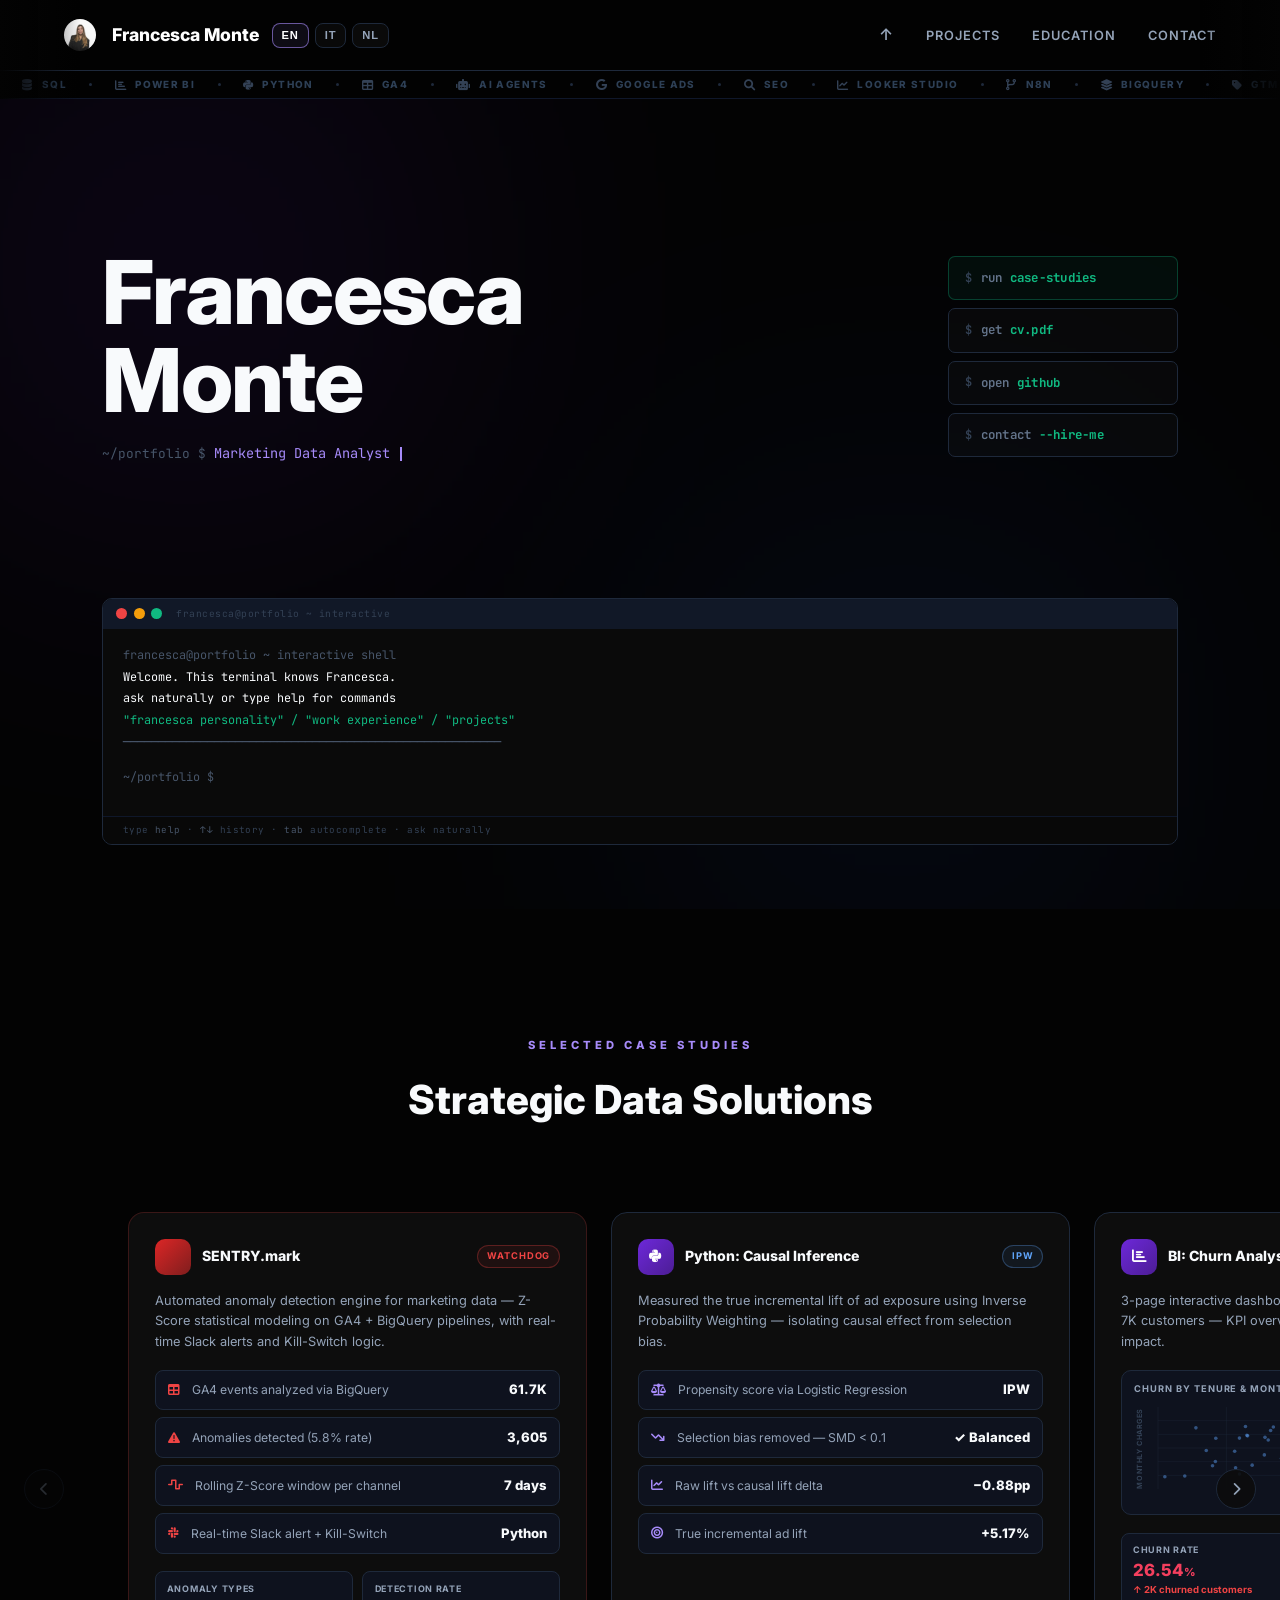
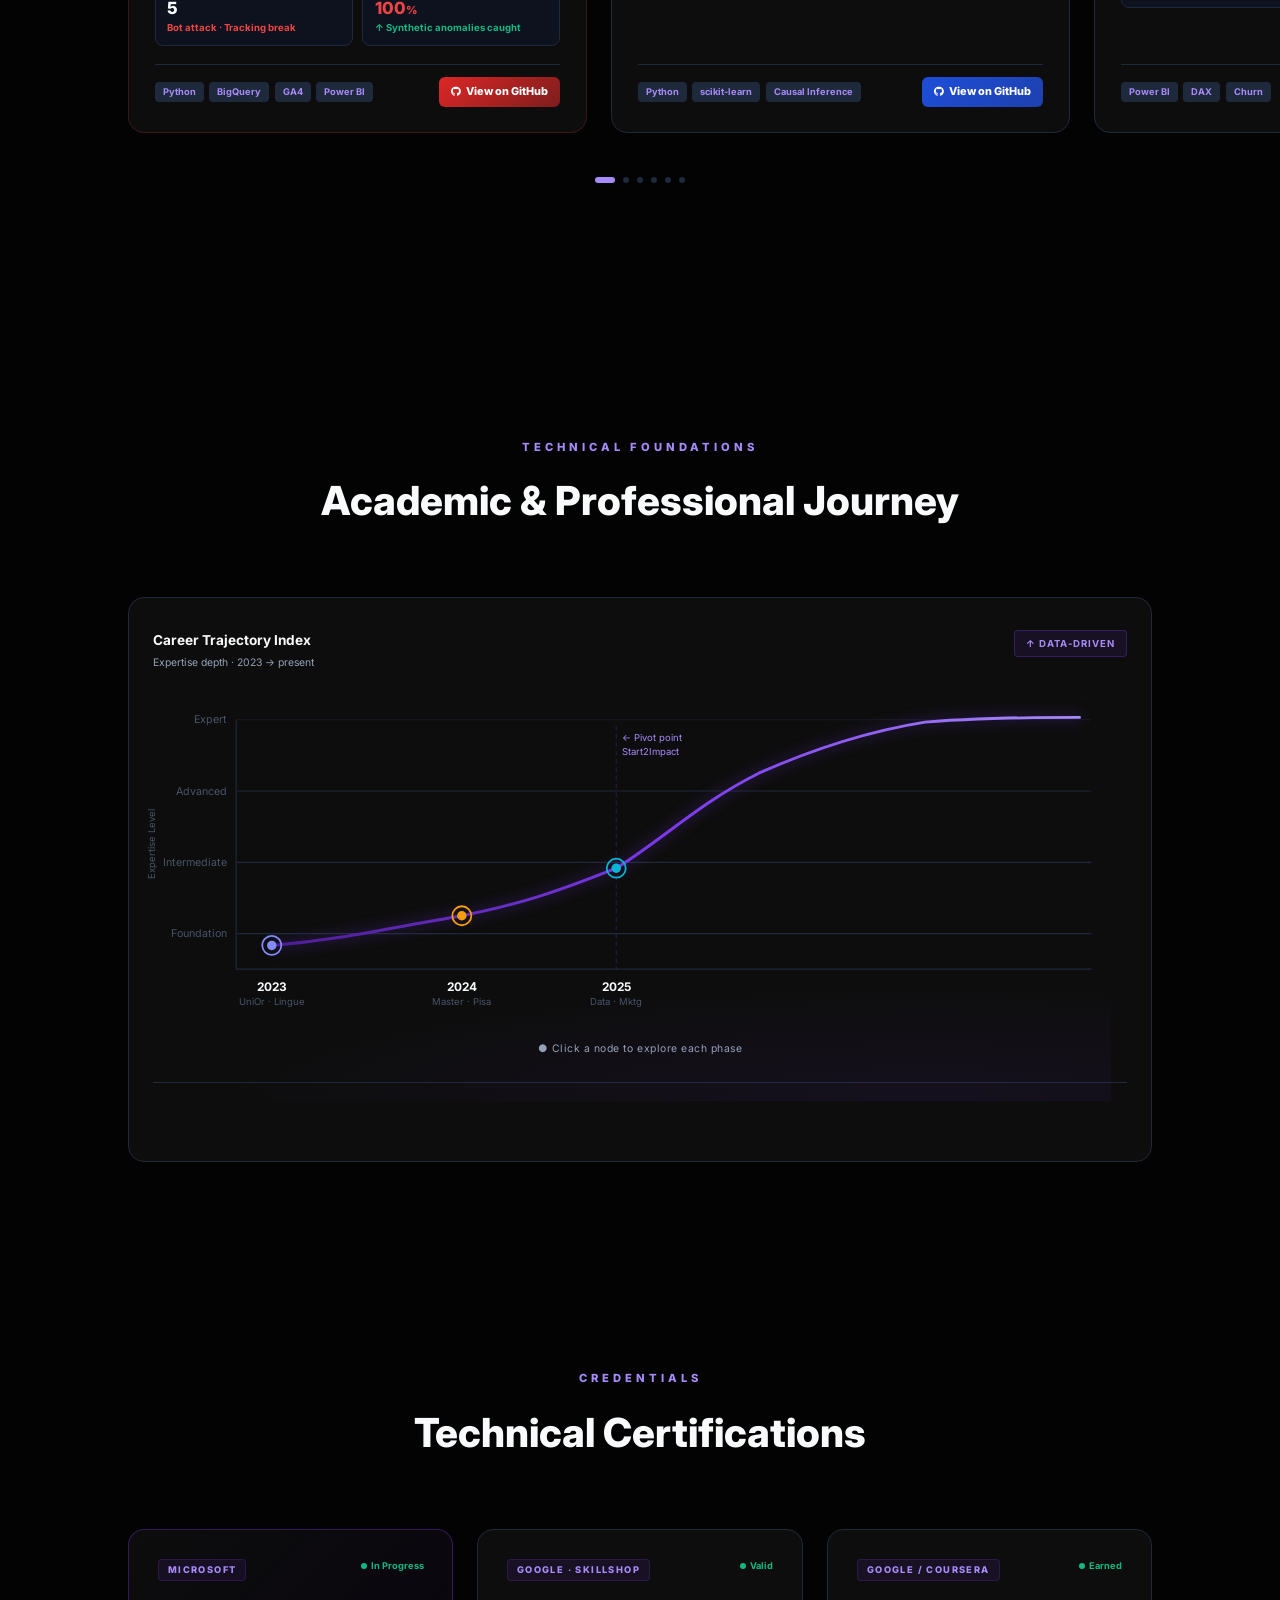
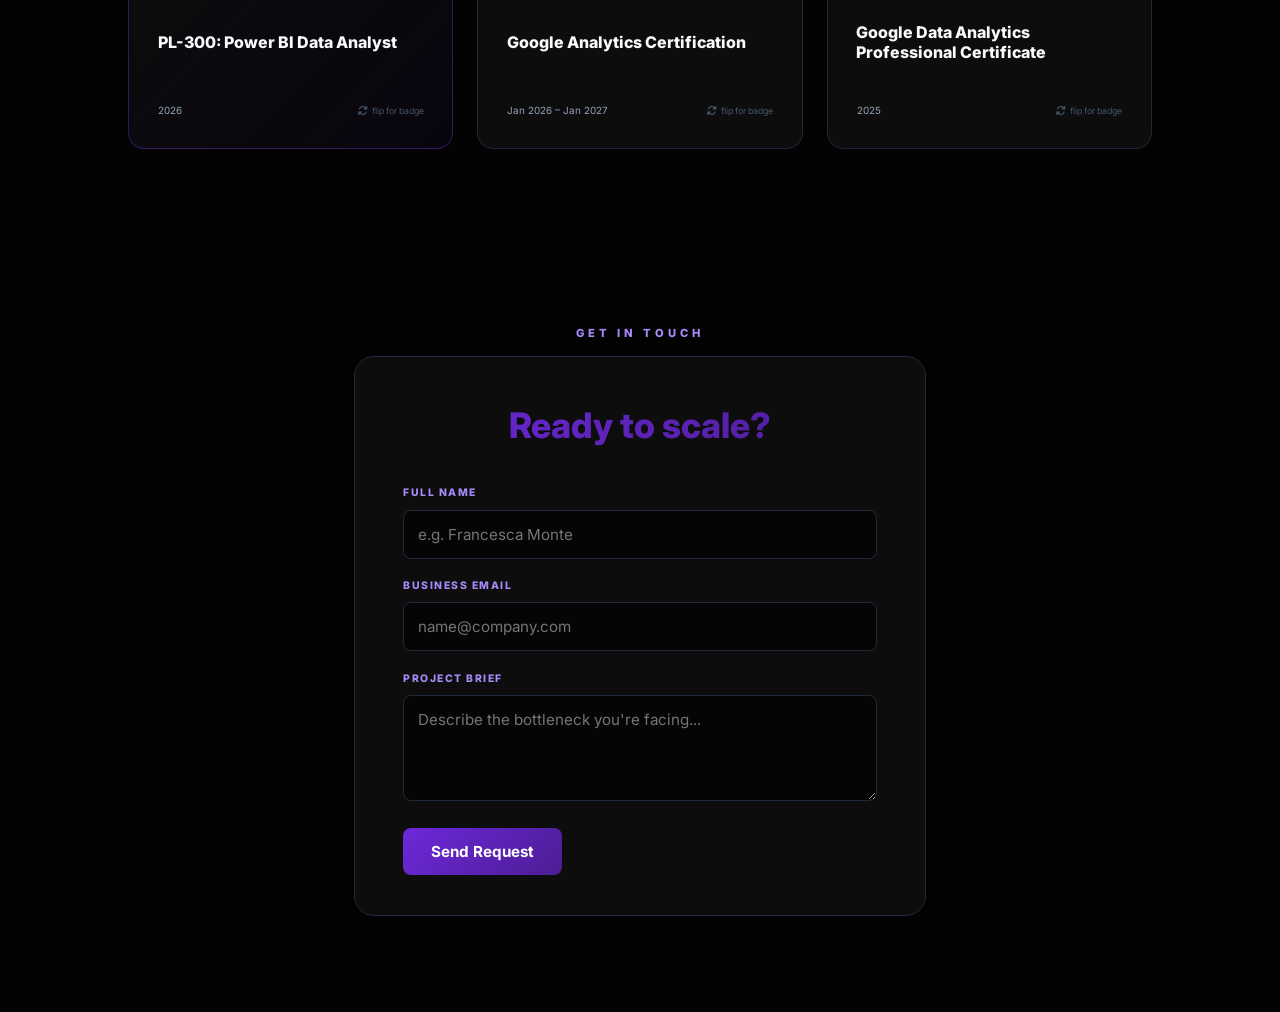
==== commit ec54a40a: "Update links in index.html for Power BI and GitHub" ====
--- a/index.html
+++ b/index.html
@@ -355,7 +355,7 @@
             </div>
             <div class="cs-footer">
               <div class="cs-tags"><span class="cs-tag">Power BI</span><span class="cs-tag">DAX</span><span class="cs-tag">Churn</span></div>
-              <a href="powerbichurn.html" class="cs-link" style="background:linear-gradient(135deg,#b45309,#92400e);">
+              <a href="powerbi-churn.html" class="cs-link" style="background:linear-gradient(135deg,#b45309,#92400e);">
                 <i class="fas fa-chart-bar"></i> <span data-i18n="portfolio.c2.link">View Dashboard</span>
               </a>
             </div>
@@ -499,7 +499,7 @@
             </div>
             <div class="cs-footer">
               <div class="cs-tags"><span class="cs-tag">SQL</span><span class="cs-tag">CTE</span><span class="cs-tag">BigQuery</span></div>
-              <a href="https://github.com/francescaetnom-wq" target="_blank" class="cs-link">
+              <a href="https://github.com/francescaetnom-wq/Ecommerce_Profitability_Attribution_sql" target="_blank" class="cs-link">
                 <i class="fab fa-github"></i> <span data-i18n="portfolio.c1.link">View on GitHub</span>
               </a>
             </div>
--- a/style.css
+++ b/style.css
@@ -217,113 +217,173 @@
 }
 .overlay.active { display: block; }
 
-.hero {
+/* =========================
+   HERO — new split layout
+   ========================= */
+.hero-split {
   min-height: 90vh;
+  display: grid;
+  grid-template-columns: 1fr auto;
+  grid-template-rows: 1fr auto;
+  grid-template-areas:
+    "left right"
+    "terminal terminal";
+  align-items: center;
+  gap: 3rem;
+  padding: 4rem 8%;
+  position: relative;
+  overflow: hidden;
+}
+@media (max-width: 768px) {
+  .hero-split {
+    grid-template-columns: 1fr;
+    grid-template-areas:
+      "left"
+      "right"
+      "terminal";
+    padding: 3rem 6%;
+    gap: 2rem;
+  }
+}
+
+.hero-left { grid-area: left; }
+.hero-right {
+  grid-area: right;
+  display: flex;
+  flex-direction: column;
+  gap: 0.5rem;
+  min-width: 230px;
+}
+.hero-terminal { grid-area: terminal; }
+
+.hero-name {
+  font-size: clamp(3rem, 8vw, 5.5rem);
+  font-weight: 800;
+  color: var(--text-main);
+  line-height: 1.0;
+  letter-spacing: -0.02em;
+  margin-bottom: 1.2rem;
+}
+
+.hero-role-line {
   display: flex;
   align-items: center;
-  justify-content: center;
-  text-align: center;
-  padding: 4rem 5%;
-  position: relative;
+  gap: 0.5rem;
+  font-family: 'JetBrains Mono', monospace;
+  font-size: 0.85rem;
+}
+.hero-prompt { color: #475569; font-size: 0.8rem; }
+.hero-role-text { color: var(--primary-purple); }
+.hero-cursor {
+  display: inline-block;
+  width: 2px; height: 1em;
+  background: var(--primary-purple);
+  margin-left: 2px;
+  vertical-align: middle;
+  animation: heroBlink 1s step-end infinite;
+}
+@keyframes heroBlink { 0%,100%{opacity:1} 50%{opacity:0} }
+
+/* Terminal buttons */
+.t-btn {
+  display: flex;
+  align-items: center;
+  padding: 0.7rem 1rem;
+  border-radius: 7px;
+  font-family: 'JetBrains Mono', monospace;
+  font-size: 0.78rem;
+  font-weight: 600;
+  cursor: pointer;
+  border: 1px solid var(--border-color);
+  background: rgba(255,255,255,0.02);
+  color: #94a3b8;
+  text-decoration: none;
+  transition: all 0.18s;
+  letter-spacing: 0.02em;
+  gap: 0;
+}
+.t-btn:hover {
+  background: rgba(16,185,129,0.04);
+  border-color: rgba(16,185,129,0.25);
+  color: #f8fafc;
+}
+.t-btn-primary {
+  background: rgba(16,185,129,0.06);
+  border-color: rgba(16,185,129,0.3);
+}
+.t-btn-primary:hover {
+  background: rgba(16,185,129,0.1);
+  border-color: rgba(16,185,129,0.5);
+}
+.t-prefix {
+  color: #334155;
+  margin-right: 0.55rem;
+  font-size: 0.75rem;
+  flex-shrink: 0;
+}
+.t-cmd { color: #64748b; margin-right: 0.45rem; }
+.t-arg { color: #10b981; font-weight: 700; }
+
+/* Terminal window */
+.hero-terminal {
+  background: #0a0a0a;
+  border: 1px solid var(--border-color);
+  border-radius: 10px;
   overflow: hidden;
 }
-
-.text-gradient {
-  background: var(--primary-gradient);
-  -webkit-background-clip: text;
-  background-clip: text;
-  -webkit-text-fill-color: transparent;
-  font-size: clamp(2.6rem, 10vw, 5rem);
-  font-weight: 800;
-}
-
-.hero .subtitle {
-  color: var(--primary-purple);
-  font-weight: 800;
-  font-size: 0.8rem;
-  letter-spacing: 5px;
-  margin-bottom: 1rem;
-  height: 1.2rem;
-}
-
-.tagline {
-  color: var(--text-dim);
-  font-size: 1.05rem;
-  margin: 1.6rem auto;
-  max-width: 34ch;
-}
-
-.hero-btns {
+.terminal-bar {
+  background: #111827;
+  padding: 0.45rem 0.8rem;
   display: flex;
-  flex-direction: column;
-  gap: 0.8rem;
-  align-items: stretch;
-  margin-top: 2rem;
-}
-.hero-btns a { width: 100%; justify-content: center; }
-
+  align-items: center;
+  gap: 0.4rem;
+}
+.t-dot { width: 11px; height: 11px; border-radius: 50%; flex-shrink: 0; }
+.t-red    { background: #ef4444; }
+.t-yellow { background: #f59e0b; }
+.t-green  { background: #10b981; }
+.terminal-title {
+  font-family: 'JetBrains Mono', monospace;
+  font-size: 0.6rem;
+  color: #334155;
+  margin-left: 0.5rem;
+  letter-spacing: 0.05em;
+}
+.terminal-body {
+  padding: 1rem 1.2rem;
+  font-family: 'JetBrains Mono', monospace;
+  font-size: 0.75rem;
+  line-height: 1.8;
+  min-height: 160px;
+  max-height: 280px;
+  overflow-y: auto;
+  cursor: text;
+}
+.terminal-body::-webkit-scrollbar { width: 4px; }
+.terminal-body::-webkit-scrollbar-thumb { background: #1e293b; border-radius: 2px; }
+.tp { color: #475569; }
+.tc { color: var(--primary-purple); }
+.to { color: #64748b; }
+.th { color: #f8fafc; }
+.tg { color: #10b981; }
+
+/* General buttons — kept for contact form etc */
 .btn-primary {
   background: var(--primary-gradient);
   color: #fff;
-  padding: 16px 32px;
+  padding: 14px 28px;
   border-radius: 8px;
   text-decoration: none;
   font-weight: 700;
-  transition: 0.4s;
-}
-.btn-primary:hover { transform: translateY(-3px); box-shadow: 0 10px 20px rgba(109, 40, 217, 0.3); }
-
-.btn-card {
-  background: rgba(255, 255, 255, 0.03);
-  border: 1px solid var(--border-color);
-  color: #fff;
-  padding: 16px 32px;
-  border-radius: 8px;
-  text-decoration: none;
-  font-weight: 600;
-  display: inline-flex;
-  align-items: center;
-  gap: 10px;
-  transition: 0.3s;
-}
-.btn-card:hover {
-  border-color: var(--primary-purple);
-  background: rgba(167, 139, 250, 0.05);
-  transform: translateY(-3px);
-}
-
-.btn-secondary {
-  color: #fff;
-  border: 1px solid var(--border-color);
-  padding: 14px 28px;
-  border-radius: 8px;
-  text-decoration: none;
+  border: none;
+  cursor: pointer;
+  font-family: inherit;
+  font-size: 0.95rem;
   transition: 0.3s;
   display: inline-flex;
   align-items: center;
-  gap: 8px;
-}
-.btn-secondary:hover { border-color: var(--primary-purple); }
-
-.btn-tertiary {
-  color: var(--text-dim);
-  padding: 14px;
-  text-decoration: underline;
-  text-underline-offset: 5px;
-  font-size: 0.9rem;
-}
-
-@media (min-width: 768px) {
-  .tagline { max-width: 600px; font-size: 1.2rem; margin: 2rem auto; }
-  .hero-btns {
-    flex-direction: row;
-    justify-content: center;
-    flex-wrap: wrap;
-    gap: 1.2rem;
-    margin-top: 3.5rem;
-  }
-  .hero-btns a { width: auto; }
-}
+}
+.btn-primary:hover { transform: translateY(-2px); box-shadow: 0 8px 20px rgba(109,40,217,0.3); }
 
 /* =========================
    MARQUEE STRIP — under nav
@@ -1214,3 +1274,35 @@
   display: flex; align-items: center; gap: 0.4rem;
   letter-spacing: 0.06em;
 }
+
+/* =========================
+   INTERACTIVE TERMINAL
+   ========================= */
+.terminal-hint-bar {
+  padding: 0.4rem 1.2rem;
+  background: #080808;
+  border-top: 1px solid #0f172a;
+  font-size: 0.58rem;
+  color: #334155;
+  letter-spacing: 0.05em;
+  font-family: 'JetBrains Mono', monospace;
+}
+.terminal-hint-bar span { color: #475569; }
+.hero-term-input-row { display: flex; align-items: center; margin-top: 0.1rem; }
+.hero-term-prompt {
+  color: #475569; white-space: nowrap; flex-shrink: 0;
+  margin-right: 0.4rem; font-size: 0.74rem;
+  font-family: 'JetBrains Mono', monospace;
+}
+#heroTermInput {
+  background: transparent; border: none; outline: none;
+  color: #a78bfa; font-family: 'JetBrains Mono', monospace;
+  font-size: 0.74rem; flex: 1; caret-color: #a78bfa; width: 100%;
+}
+.term-line { display: block; font-family: 'JetBrains Mono', monospace; font-size: 0.74rem; line-height: 1.85; }
+.term-line-input { display: flex; align-items: center; }
+.term-prompt-sym { color: #475569; margin-right: 0.4rem; white-space: nowrap; }
+.term-cmd-text { color: #a78bfa; }
+.t-og{color:#10b981;} .t-ow{color:#f8fafc;} .t-od{color:#475569;}
+.t-oc{color:#06b6d4;} .t-oa{color:#f59e0b;} .t-or{color:#ef4444;}
+.t-ol{color:#10b981;text-decoration:underline;cursor:pointer;}
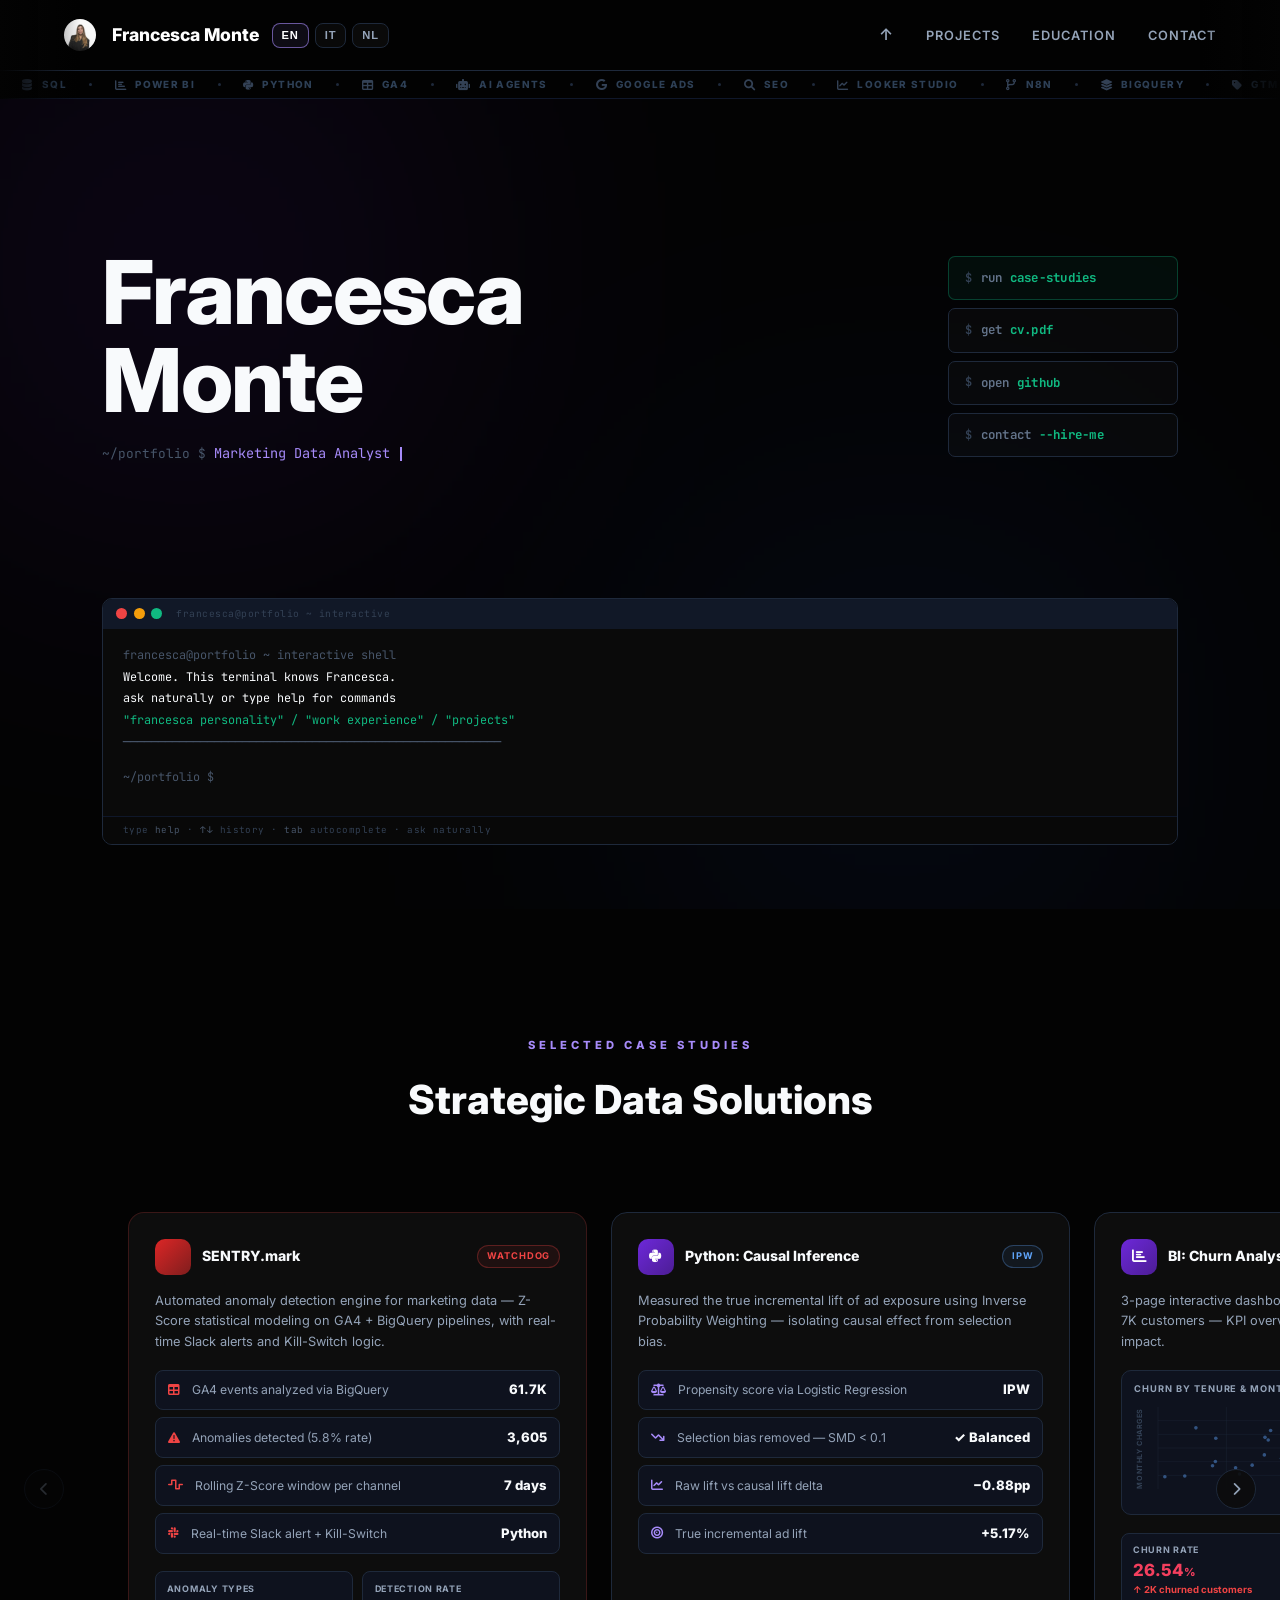
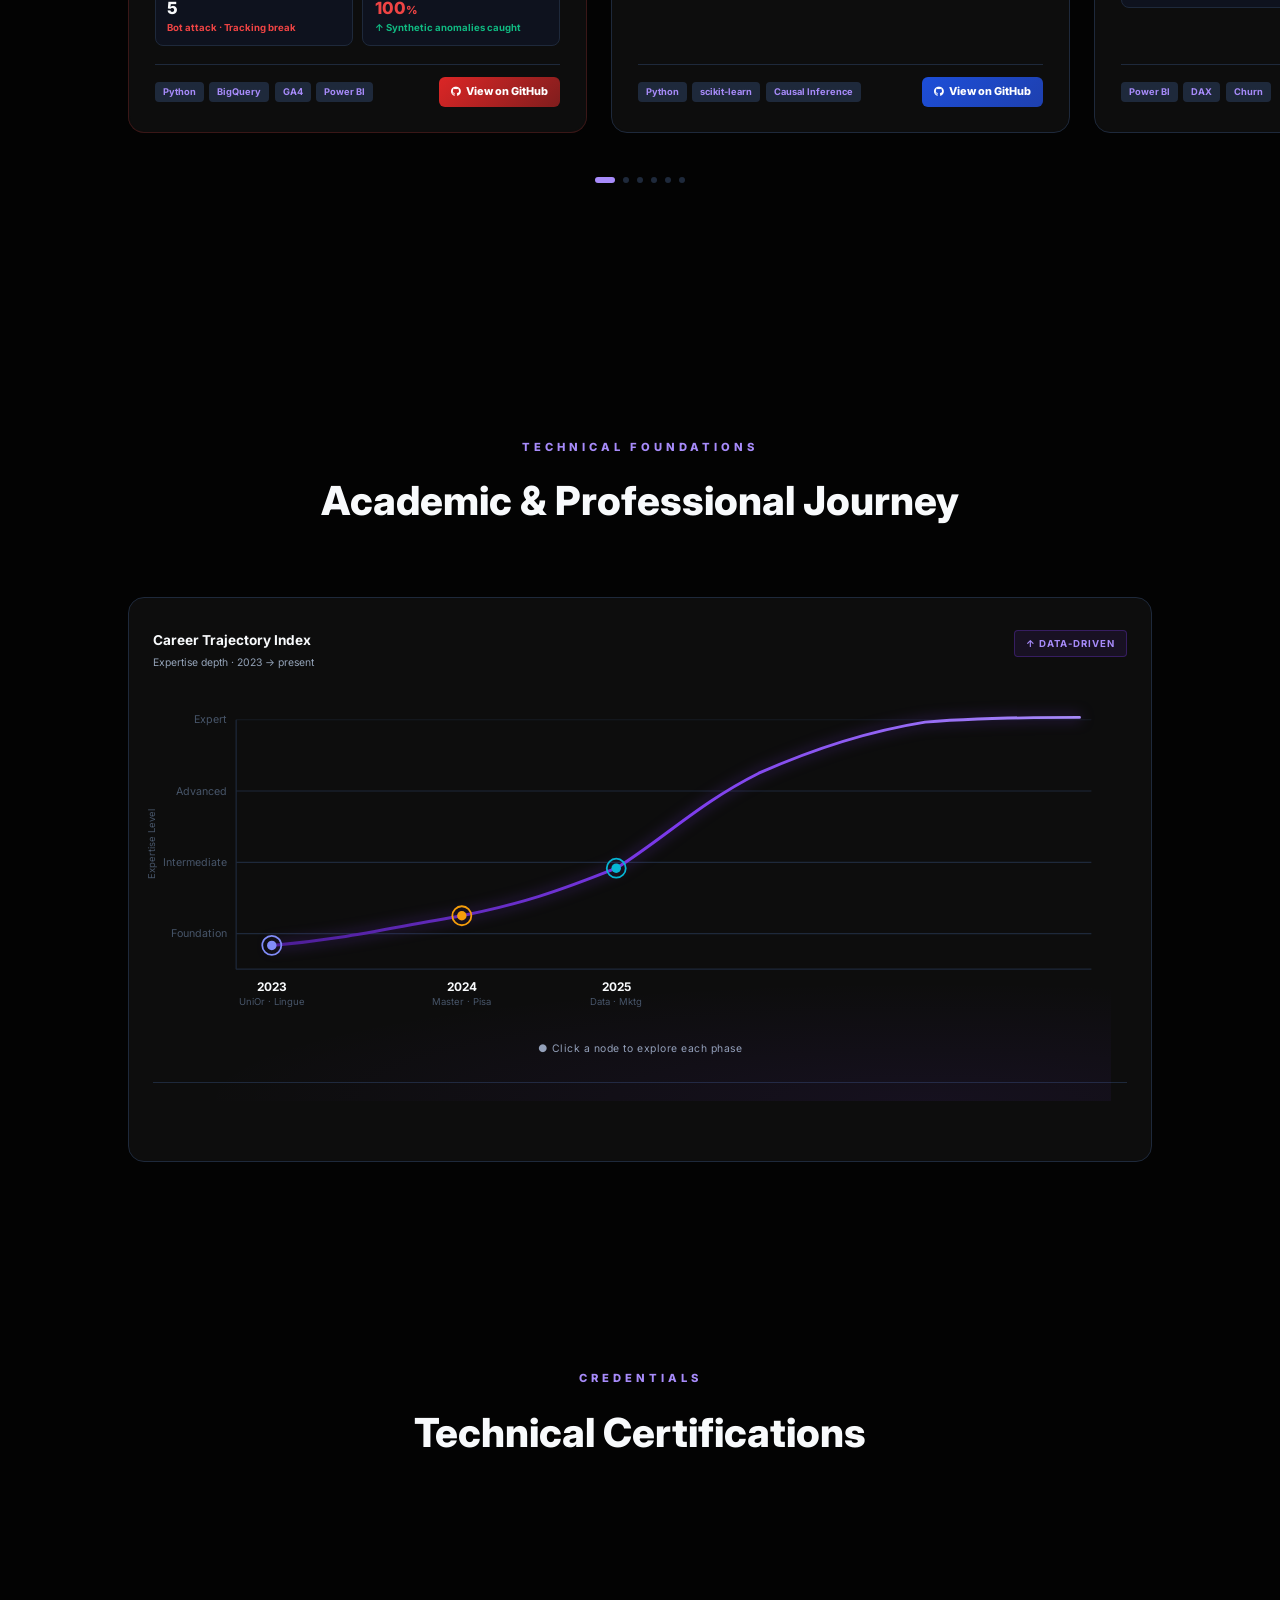
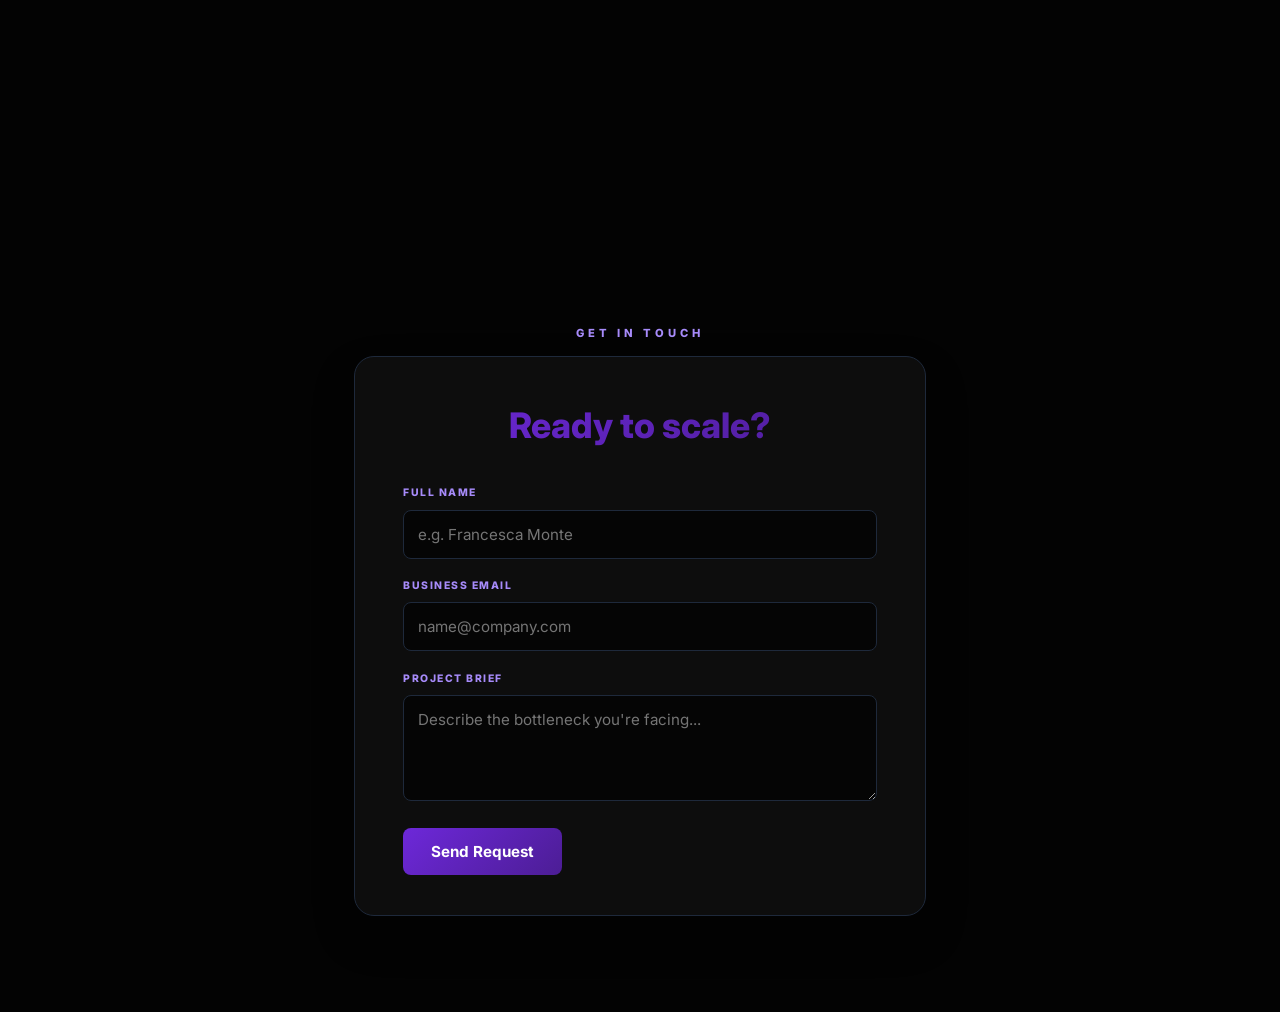
==== commit 5b51fc58: "Update certificate link to new URL" ====
--- a/index.html
+++ b/index.html
@@ -647,7 +647,7 @@
             <div class="ms-square ms-4"></div>
           </div>
           <div class="back-cert-name" data-i18n-html="cert.c3.back">Microsoft PL-300<br>Power BI Data Analyst</div>
-          <a href="URL_TUO_PDF_PL300" target="_blank" class="back-verify">
+          <a href="https://learn.microsoft.com/en-gb/users/francescamonte-4509/credentials/bcc3e642aaaa66af" target="_blank" class="back-verify">
             <i class="fas fa-external-link-alt"></i> <span data-i18n="cert.view">View Certificate</span>
           </a>
         </div>
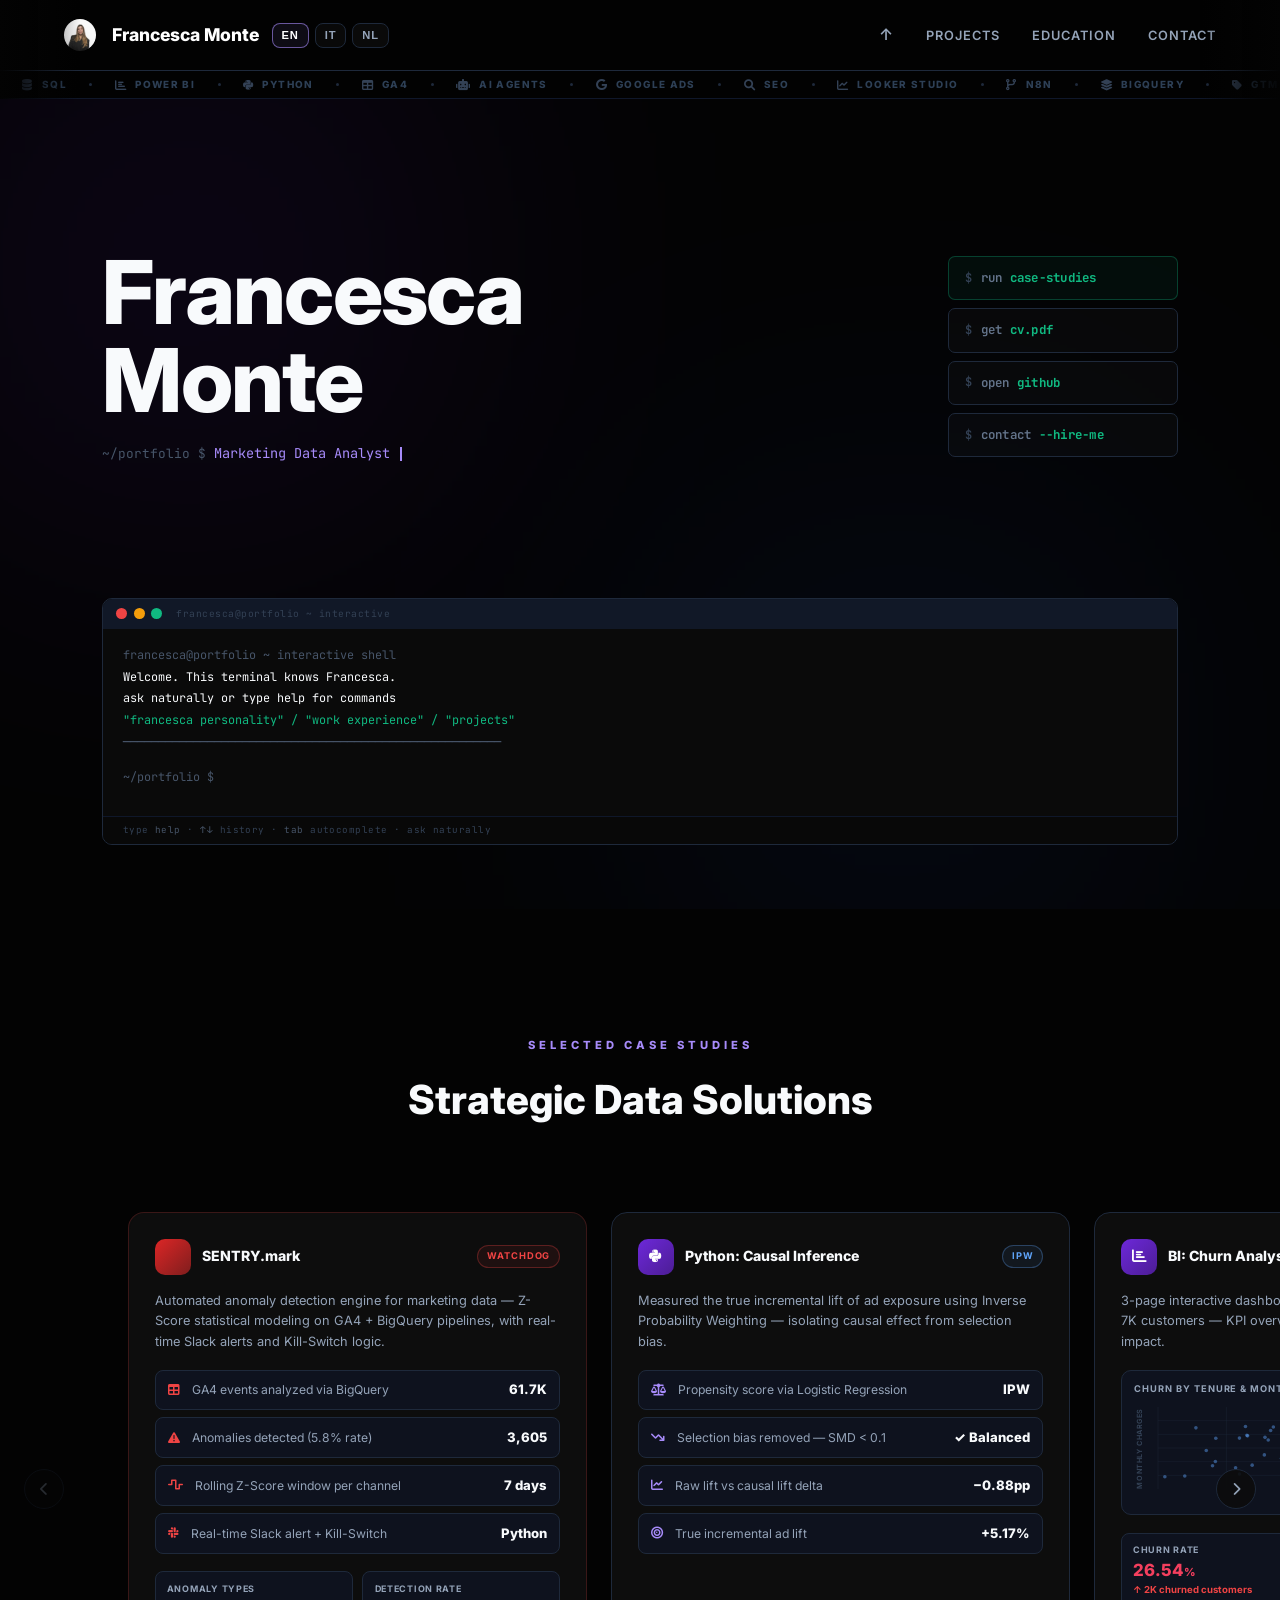
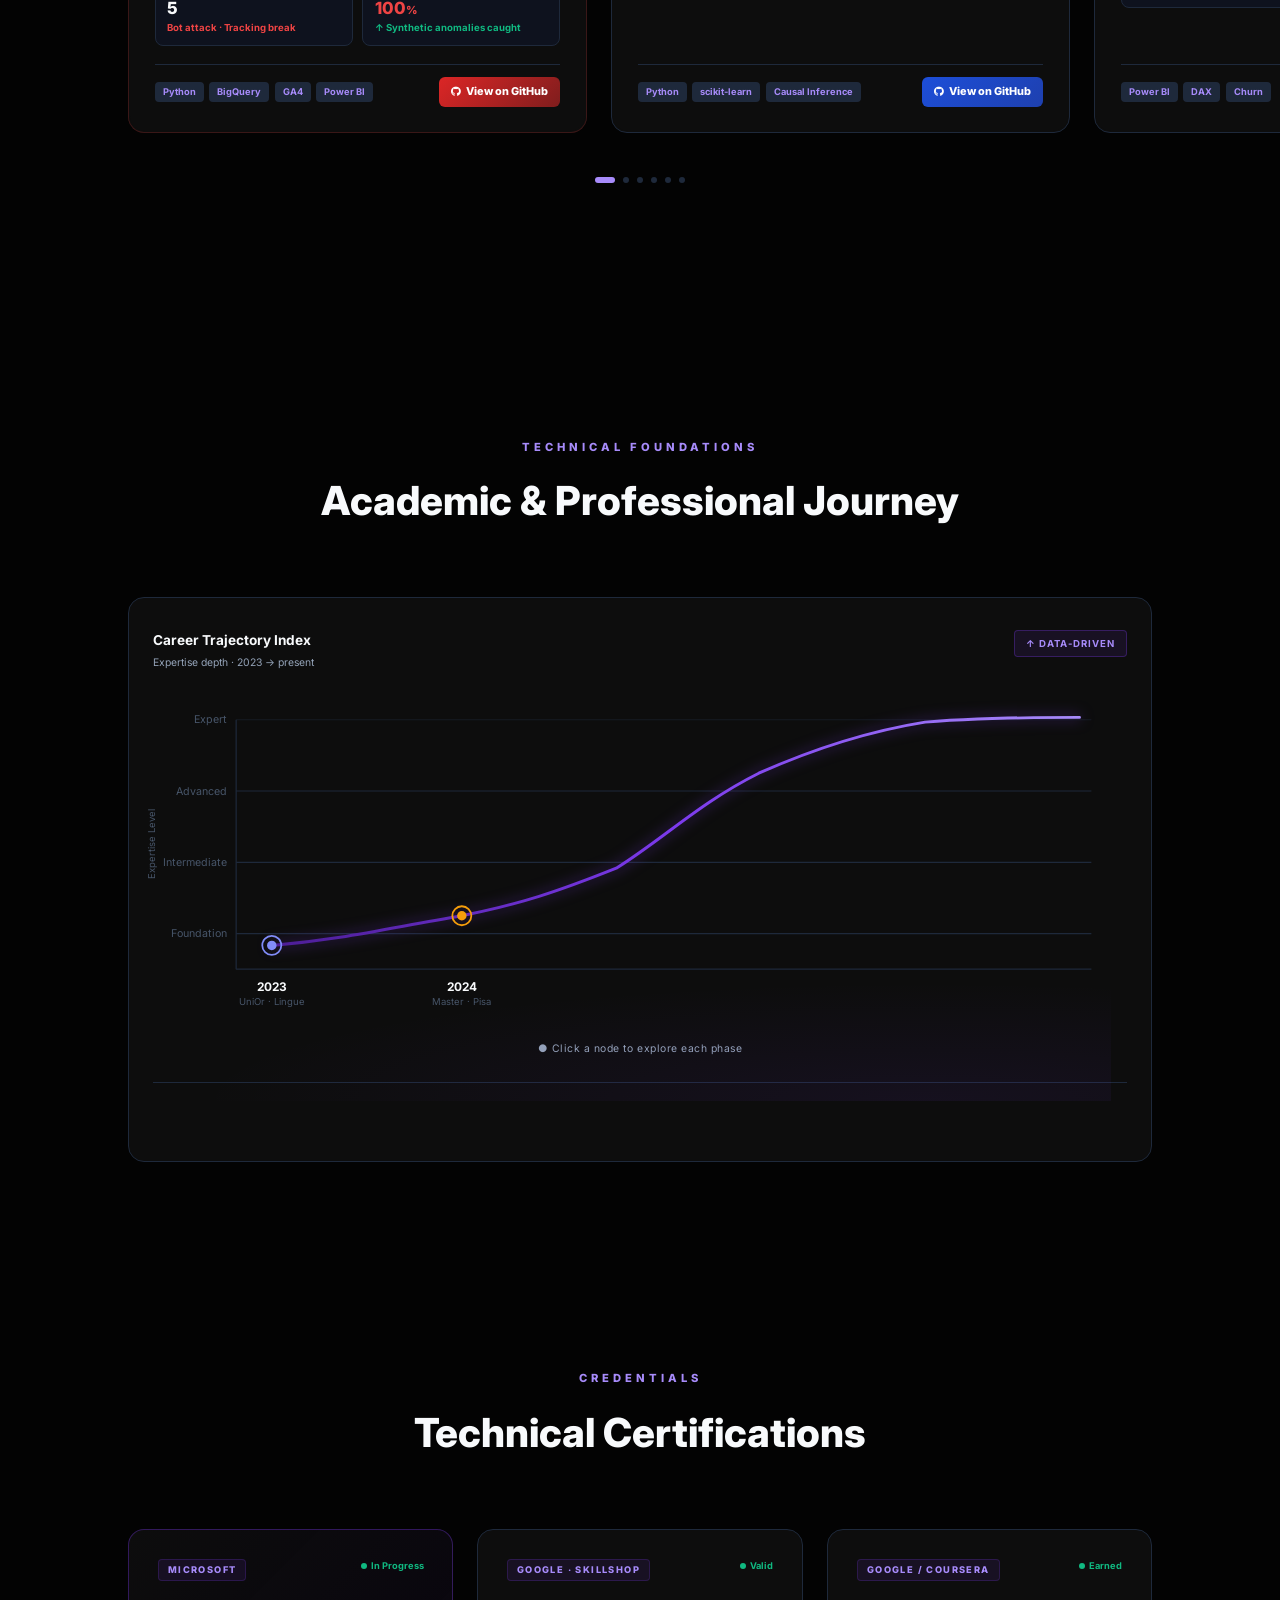
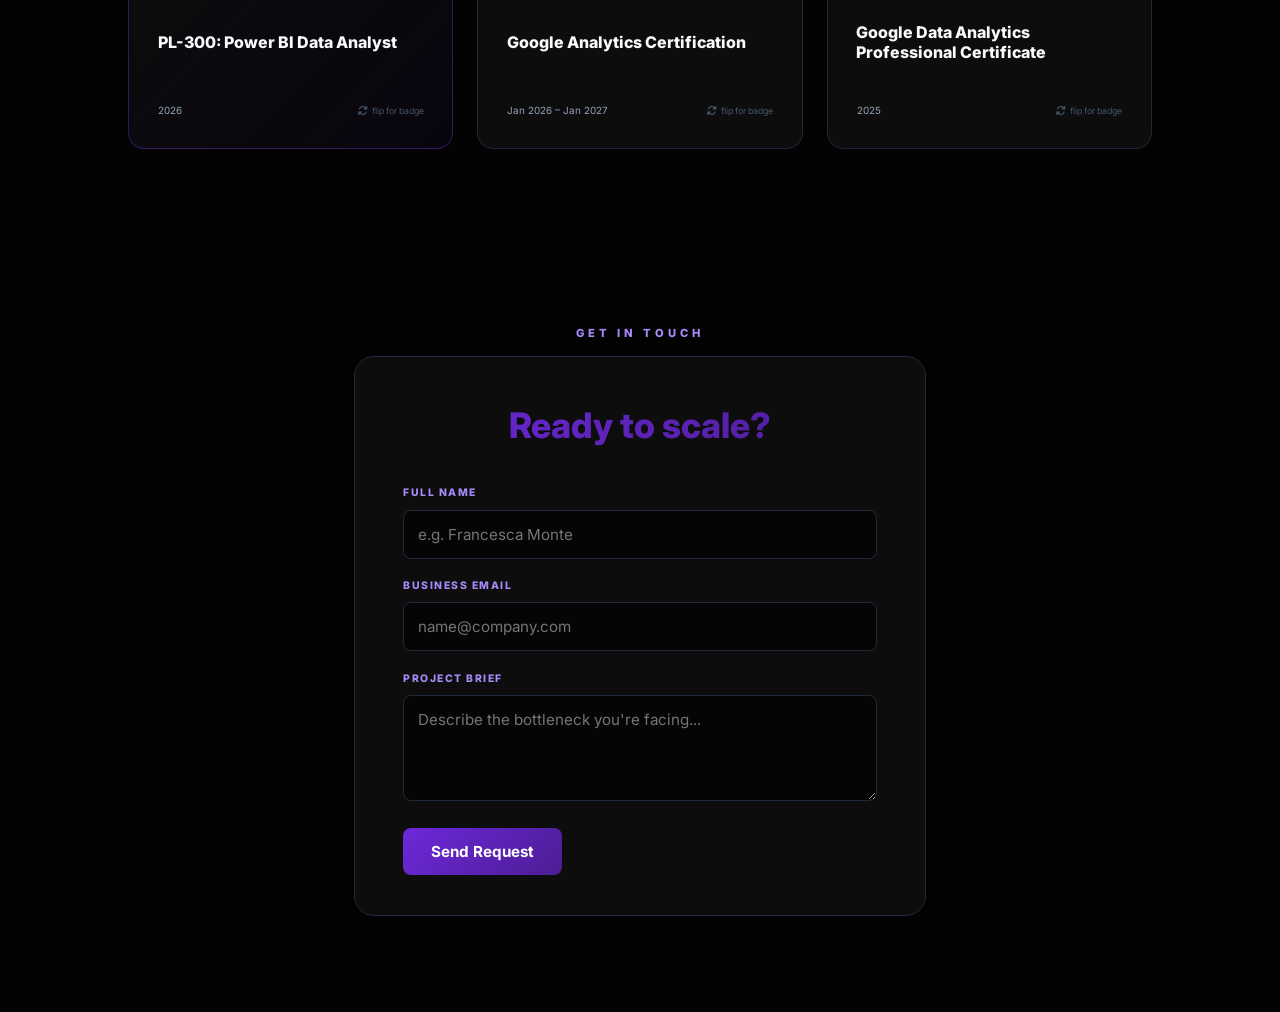
==== commit a47033f4: "Update certification status and dates in index.html" ====
--- a/index.html
+++ b/index.html
@@ -630,7 +630,7 @@
         <div class="flip-front primary">
           <div class="cert-front-top">
             <span class="cert-org" data-i18n="cert.c3.org">Microsoft</span>
-            <span class="cert-status"><span class="cert-status-dot"></span> <span data-i18n="cert.c3.status">In Progress</span></span>
+            <span class="cert-status"><span class="cert-status-dot"></span> <span data-i18n="cert.c3.status">Earned</span></span>
           </div>
           <div class="cert-front-title" data-i18n="cert.c3.title">PL-300: Power BI Data Analyst</div>
           <div class="cert-front-bottom">
@@ -701,7 +701,7 @@
           </div>
           <div class="cert-front-title" data-i18n="cert.c1.title">Google Data Analytics Professional Certificate</div>
           <div class="cert-front-bottom">
-            <span class="cert-date" data-i18n="cert.c1.date">2025</span>
+            <span class="cert-date" data-i18n="cert.c1.date">2026</span>
             <span class="cert-flip-hint"><i class="fas fa-rotate"></i> <span data-i18n="cert.flip_hint">flip for badge</span></span>
           </div>
         </div>
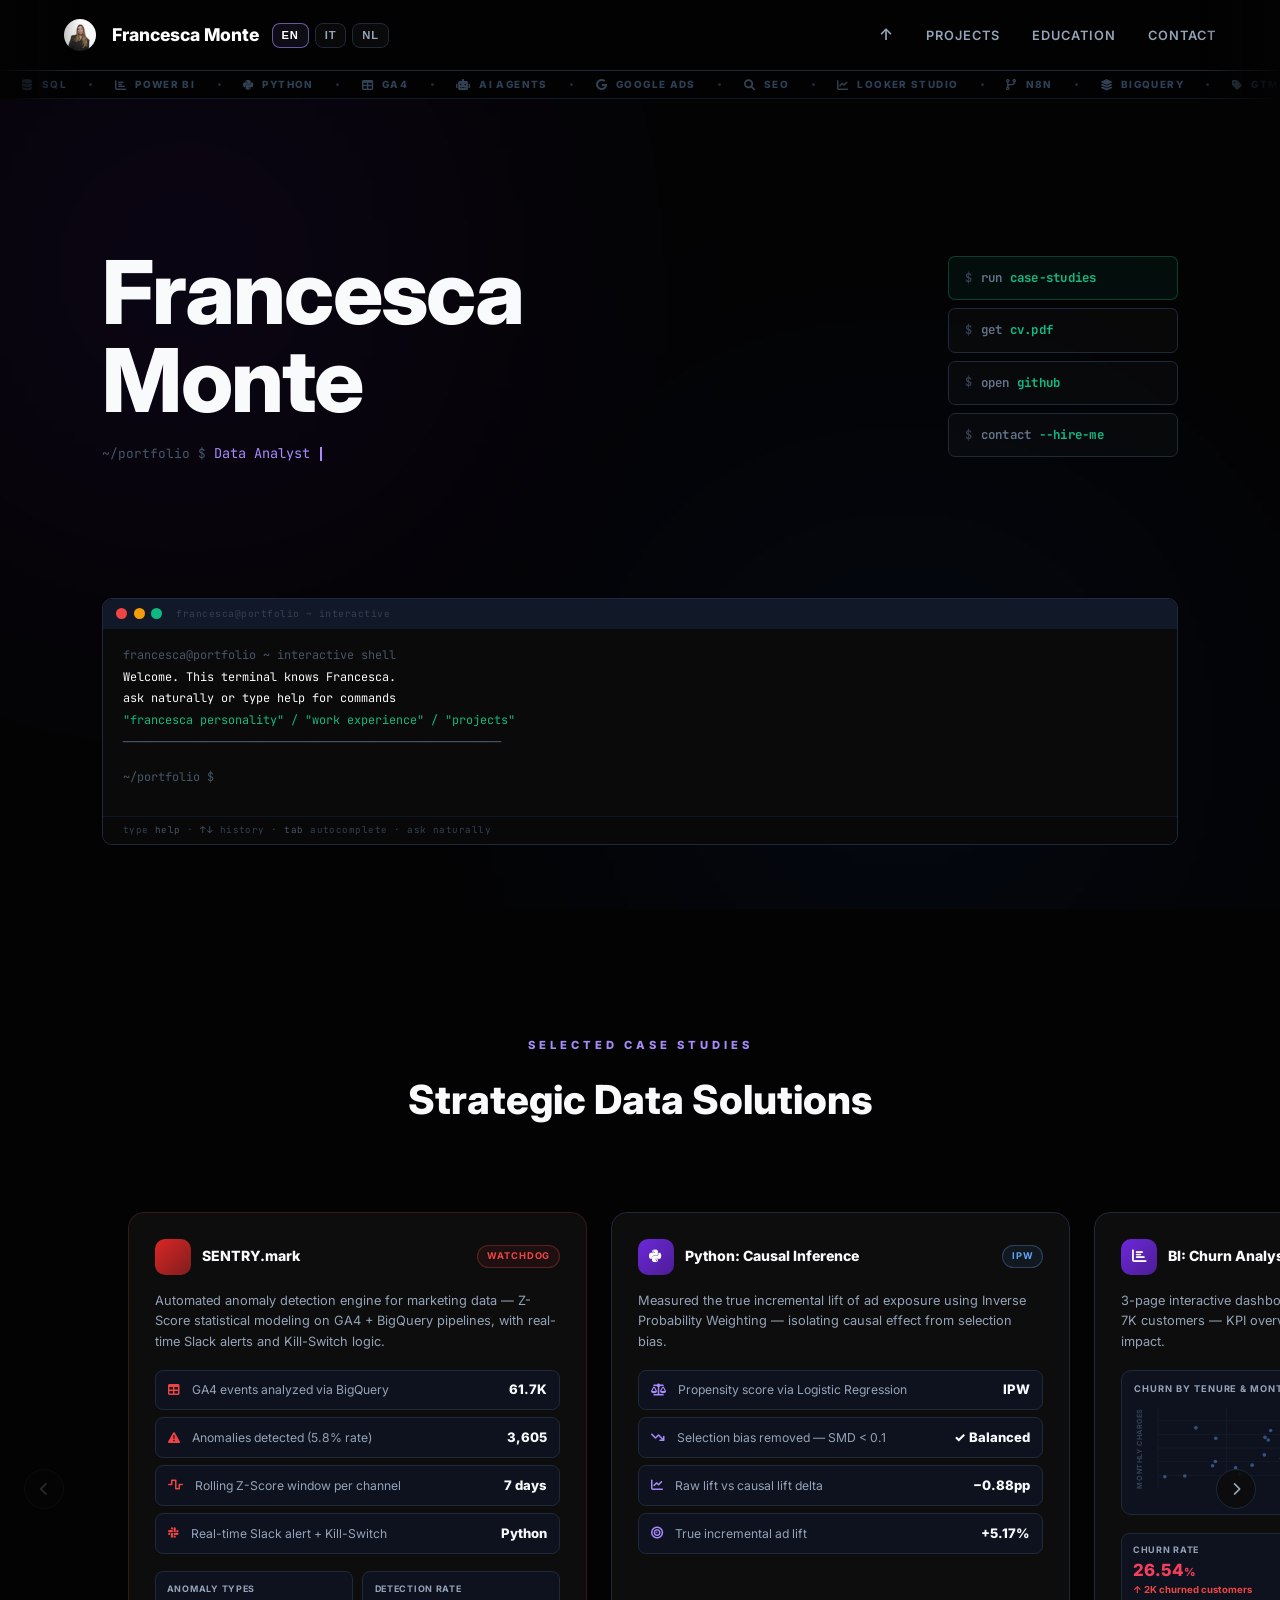
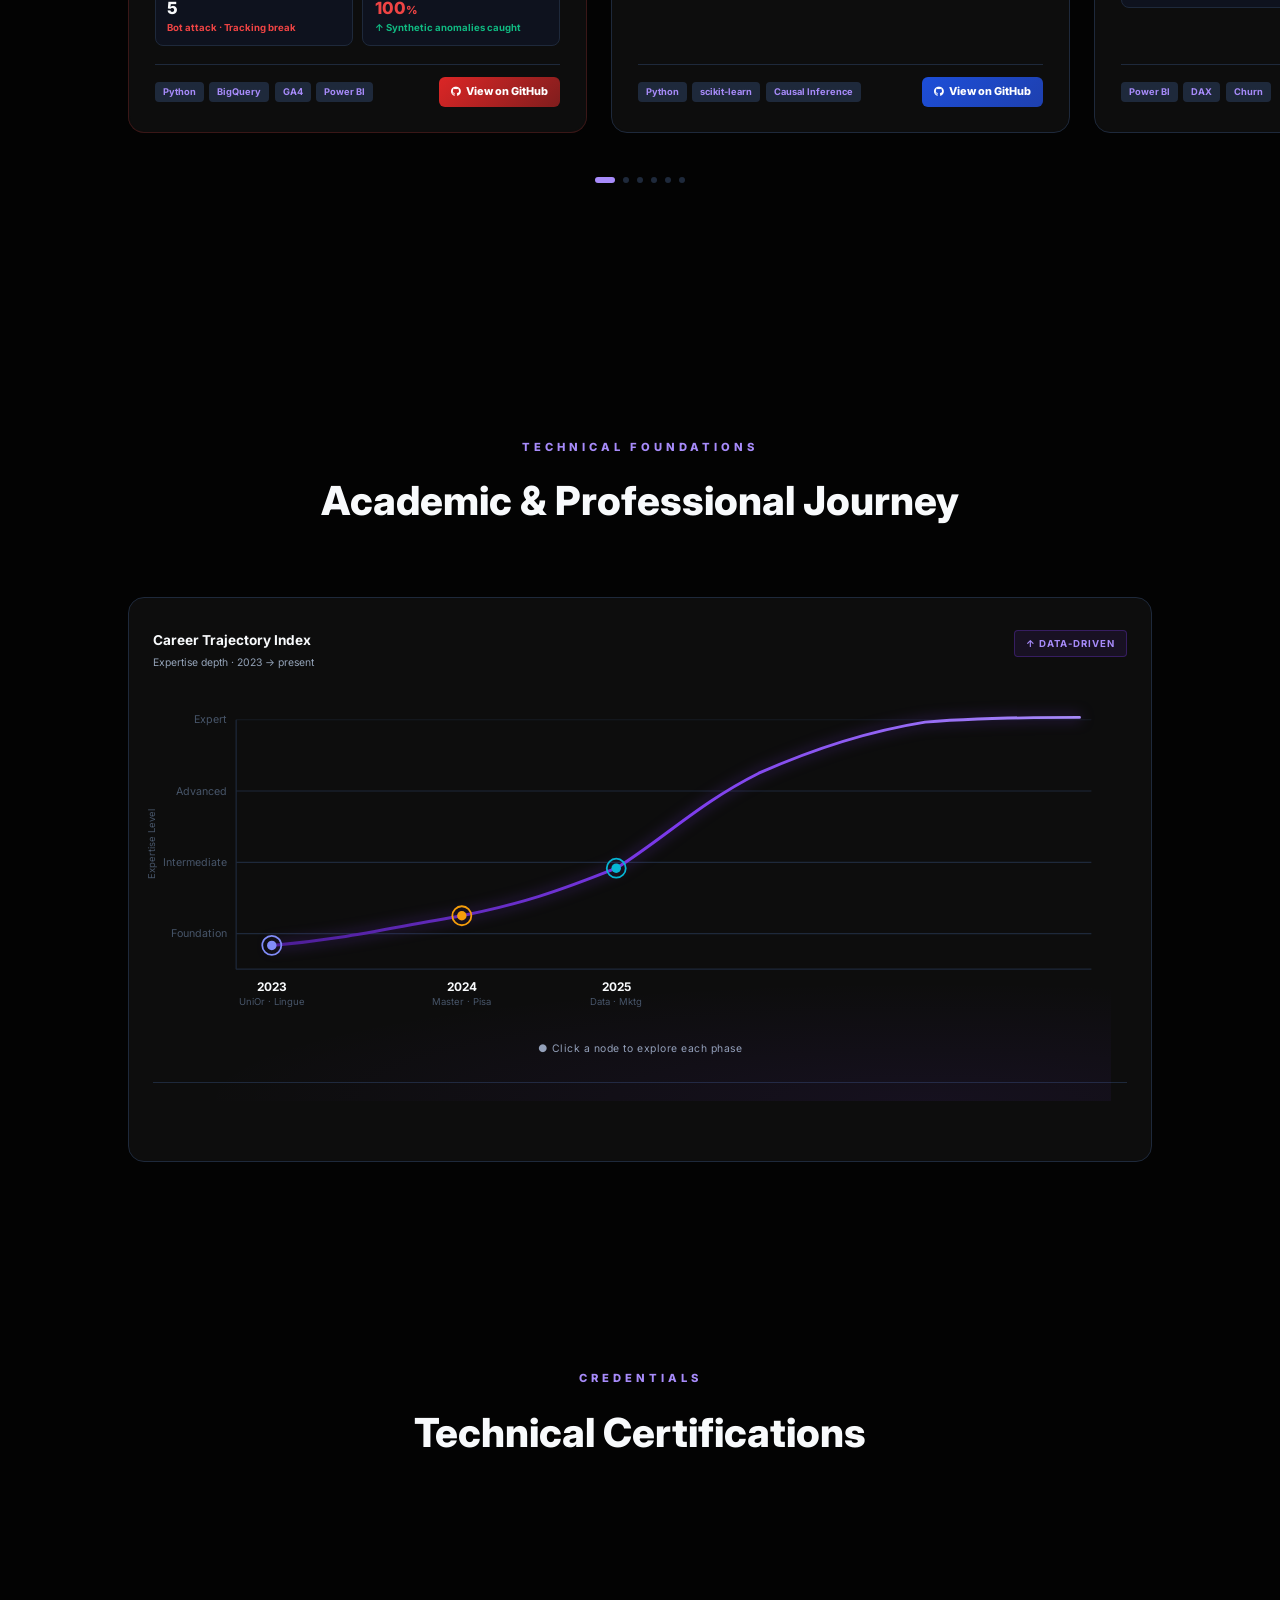
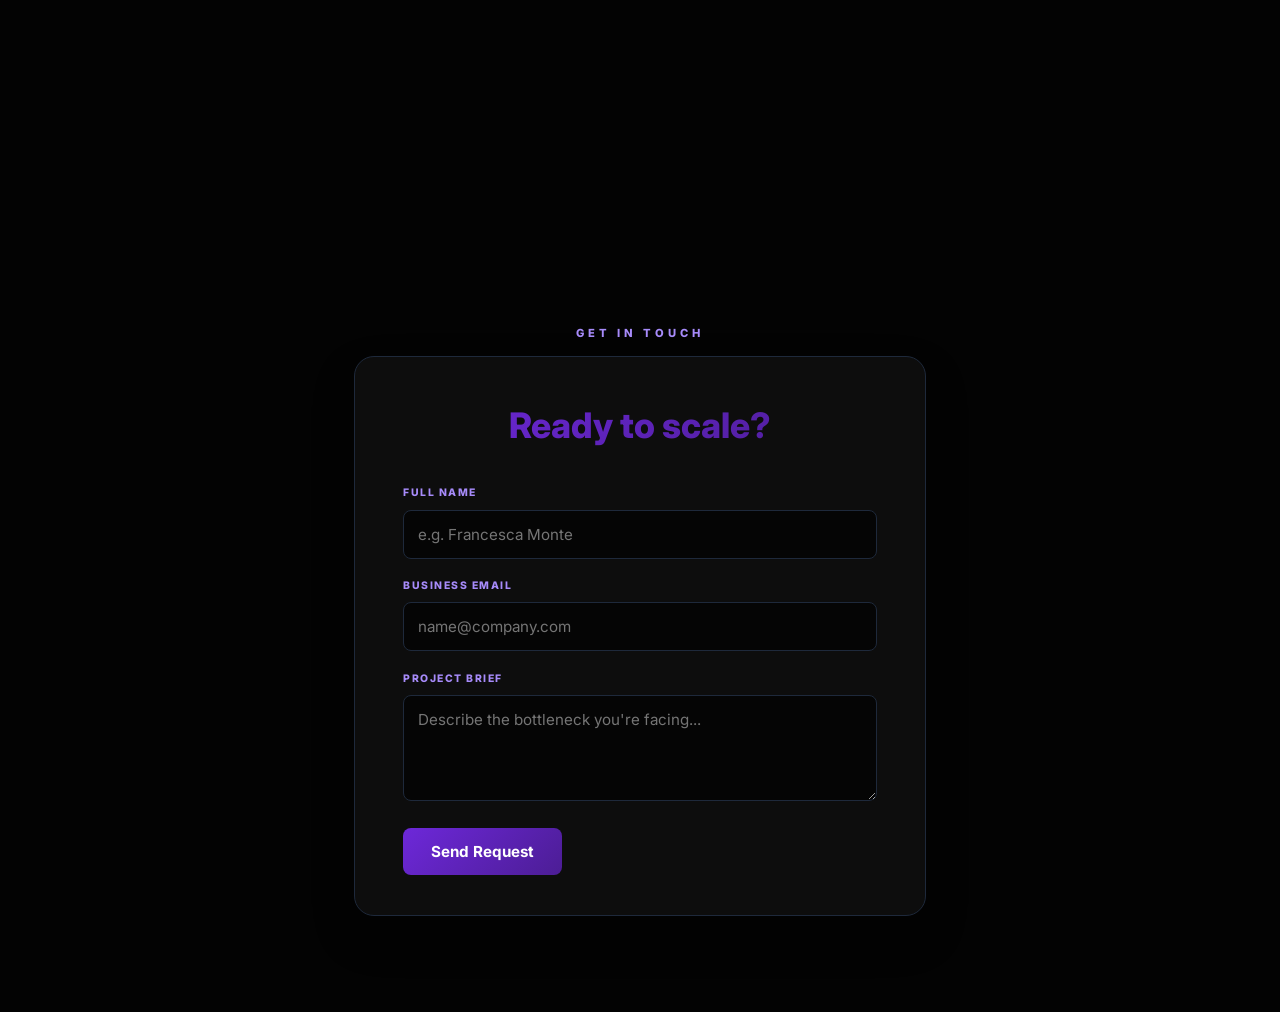
==== commit 6d98f8ab: "Change profile role to Data & Analytics Engineer" ====
--- a/index.html
+++ b/index.html
@@ -31,7 +31,7 @@
             <img src="profilepic.webp" alt="Francesca Monte" class="avatar-img">
           </div>
           <div class="profile-name">Francesca Monte</div>
-          <div class="profile-role"><span class="role-dot"></span> <span data-i18n="sidebar.role">Marketing & Data Analyst</span></div>
+          <div class="profile-role"><span class="role-dot"></span> <span data-i18n="sidebar.role">Data & Analytics Engineer</span></div>
         </div>
 
         <div class="sidebar-divider"></div>
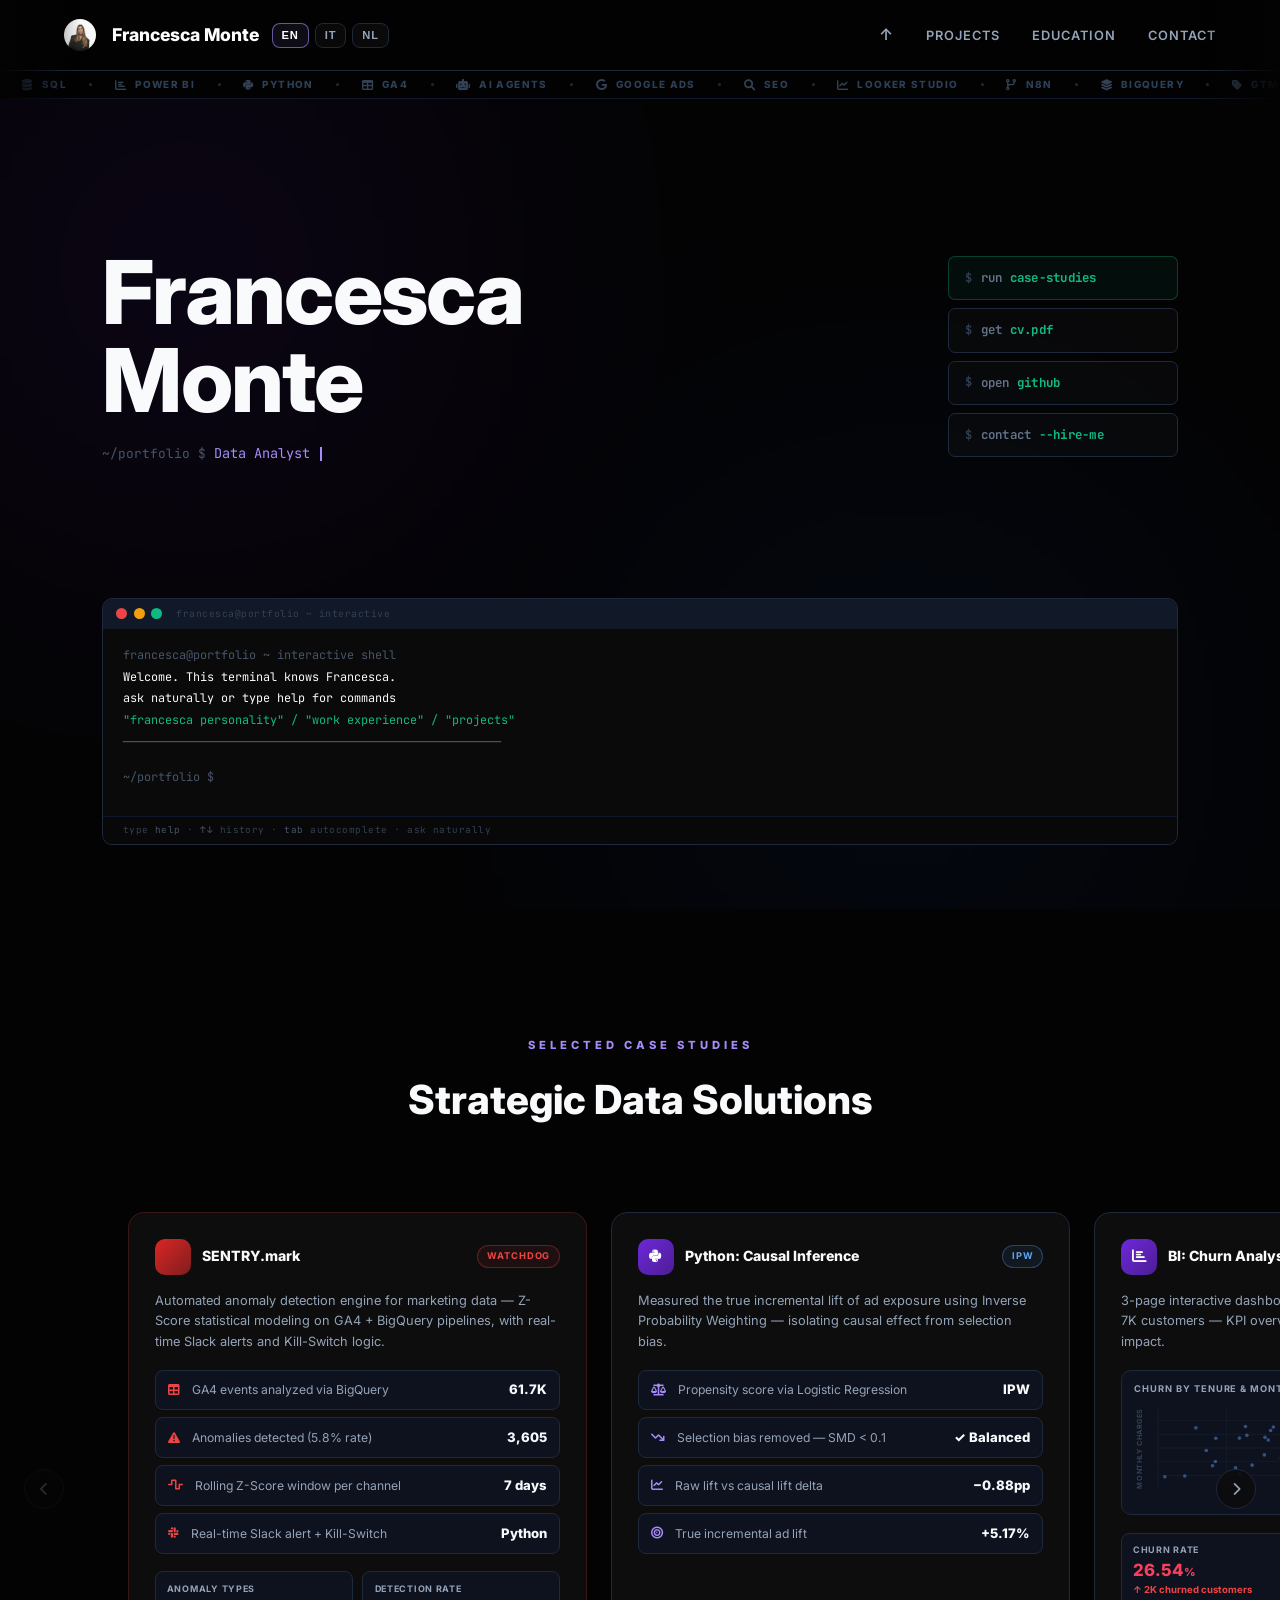
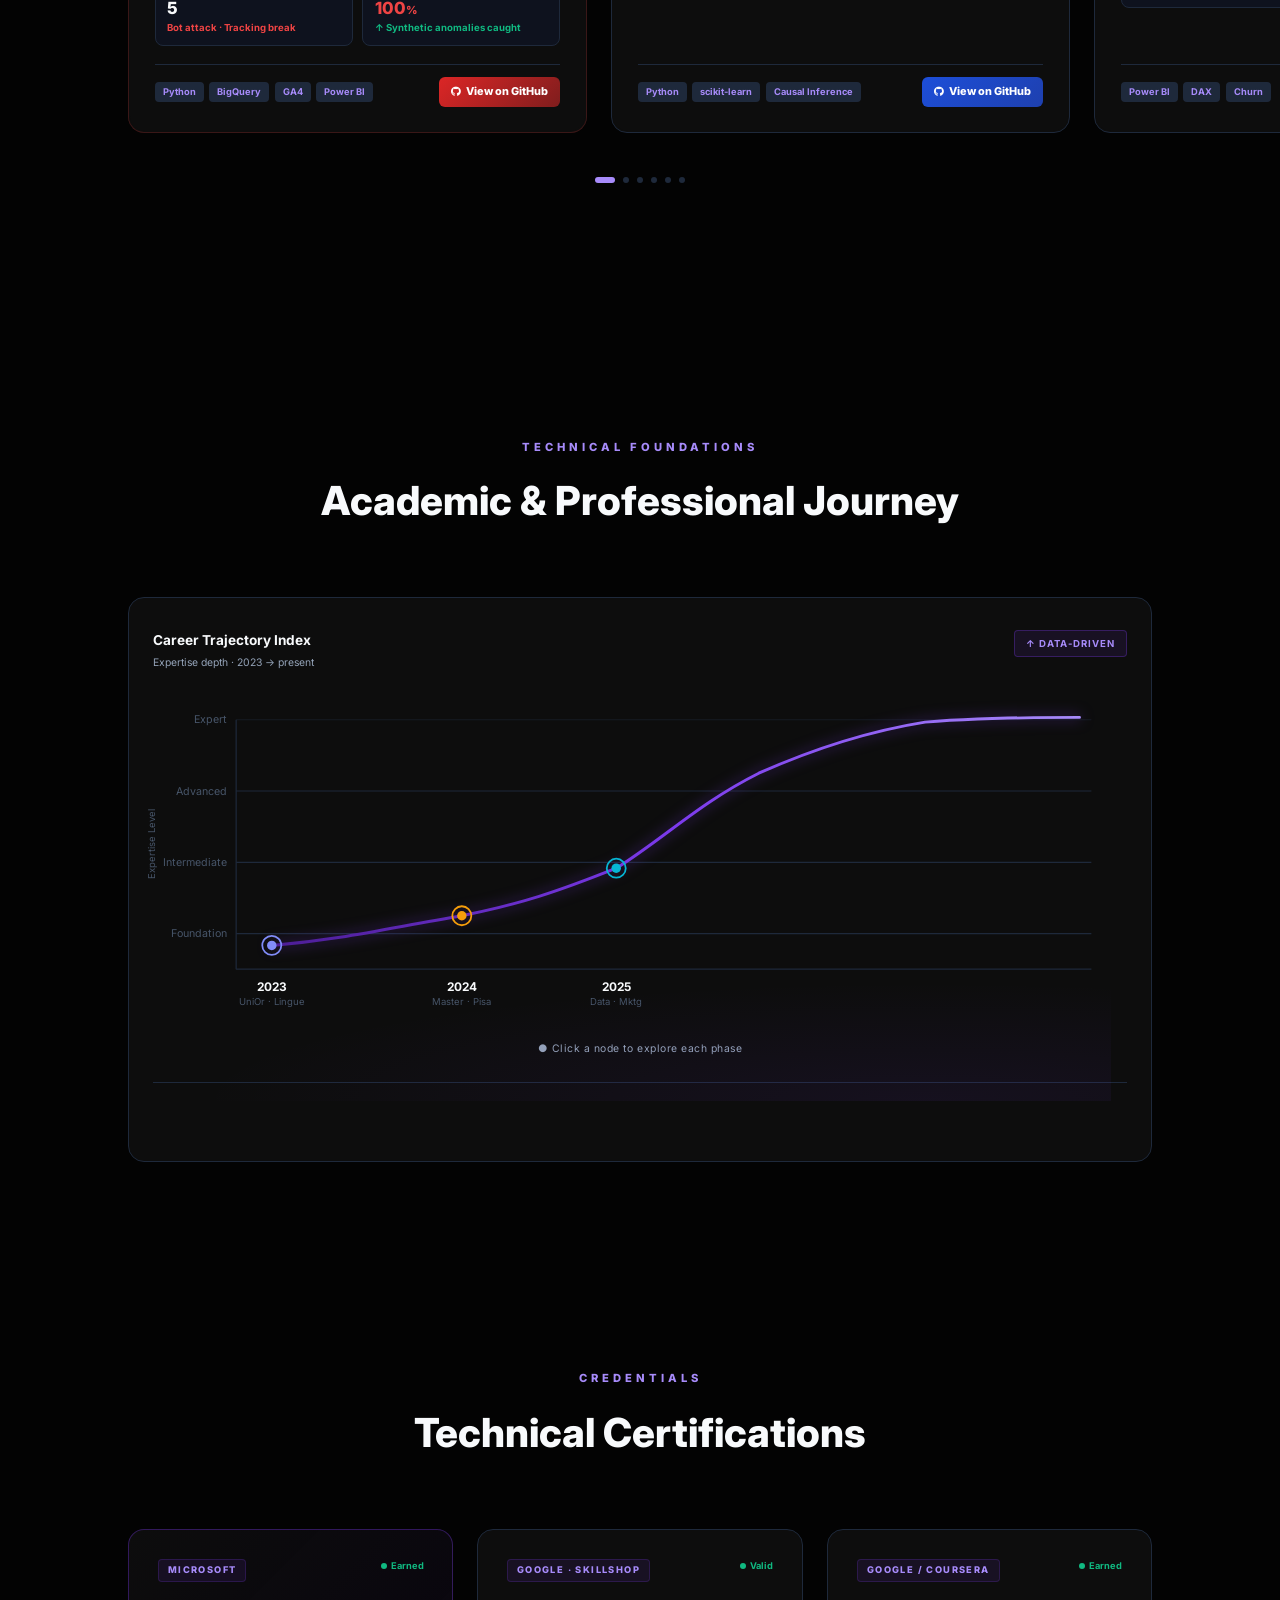
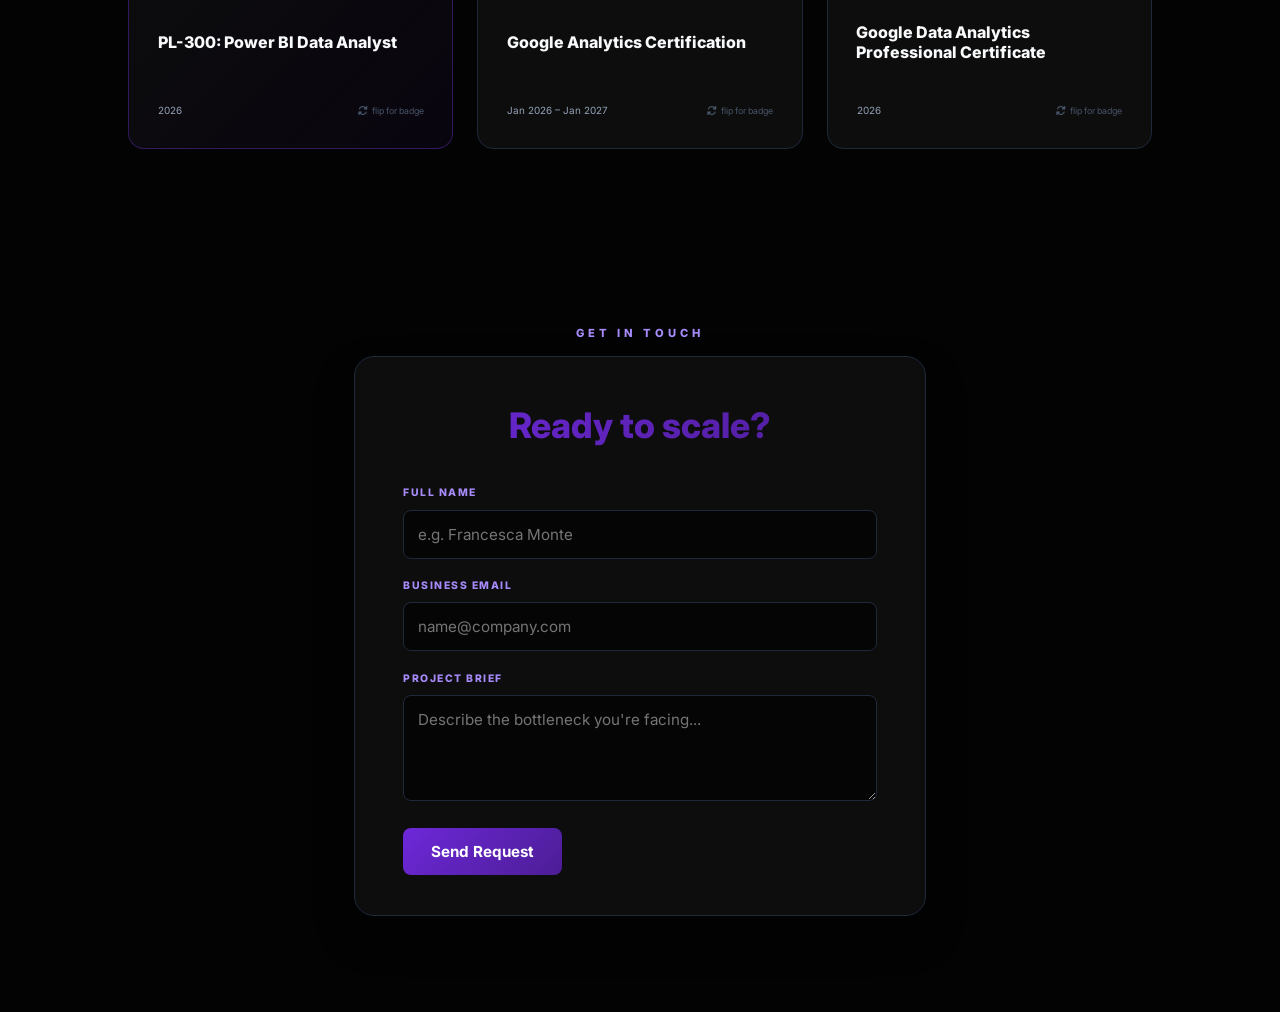
==== commit 1bde7d96: "Update availability text to include Milan" ====
--- a/index.html
+++ b/index.html
@@ -59,7 +59,7 @@
 
         <div class="availability">
           <div class="avail-dot"></div>
-          <div class="avail-text" data-i18n="sidebar.availability">Open to opportunities · Amsterdam/Europe & Remote</div>
+          <div class="avail-text" data-i18n="sidebar.availability">Open to opportunities · Milan|Amsterdam & Remote</div>
         </div>
 
         <div class="sidebar-divider"></div>
